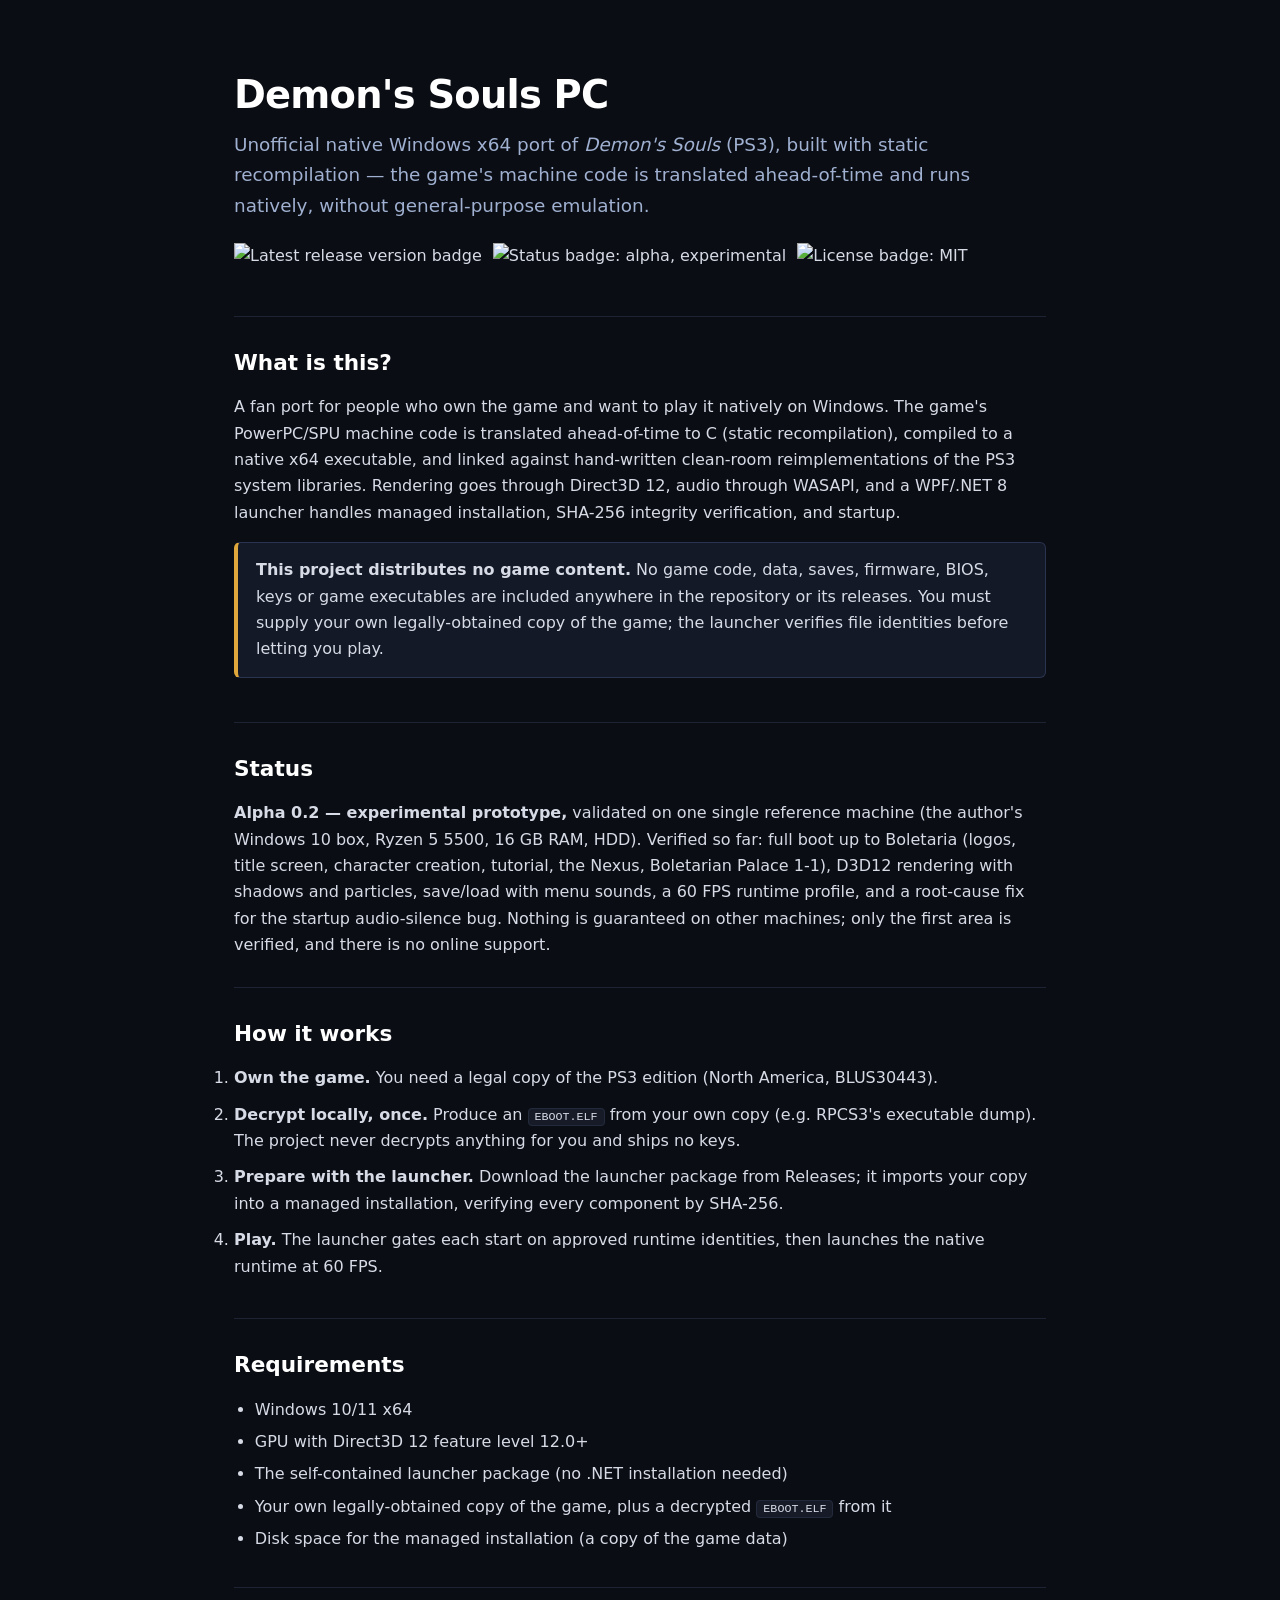
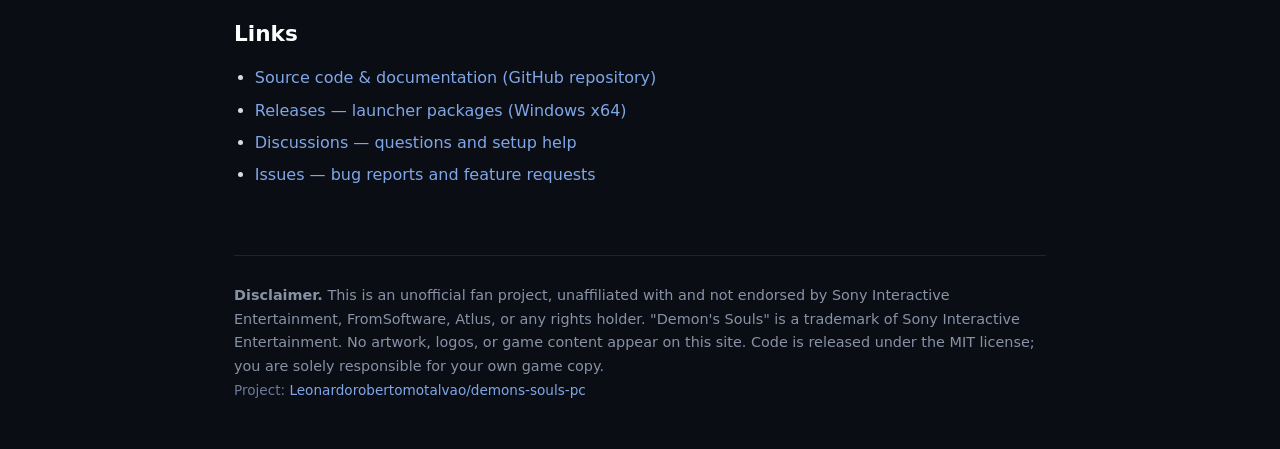
==== docs/index.html @ 5402183b "docs: improve discoverability (SEO) - English-first README + pt-BR mirror, Pages site, community fil" ====
<!DOCTYPE html>
<html lang="en">
<head>
  <meta charset="utf-8">
  <meta name="viewport" content="width=device-width, initial-scale=1">

  <!--
    ============================================================
    GOOGLE SEARCH CONSOLE — site verification
    Paste your verification meta tag below this comment, e.g.:
    <meta name="google-site-verification" content="PASTE_TOKEN_HERE" />
    (Bing Webmaster Tools / Brave: paste their tags here too.)
    ============================================================
  -->

  <title>Demon's Souls PC — native static recompilation for Windows x64</title>
  <meta name="description" content="Unofficial native Windows x64 port of Demon's Souls (PS3) via static recompilation. Direct3D 12, 60 FPS profile, .NET launcher. Bring your own legally obtained copy.">
  <link rel="canonical" href="https://leonardorobertomotalvao.github.io/demons-souls-pc/">

  <!-- Open Graph -->
  <meta property="og:type" content="website">
  <meta property="og:site_name" content="Demon's Souls PC">
  <meta property="og:title" content="Demon's Souls PC — native static recompilation for Windows x64">
  <meta property="og:description" content="Unofficial native Windows x64 port of Demon's Souls (PS3) via static recompilation. Direct3D 12, 60 FPS profile, .NET launcher. Bring your own legally obtained copy.">
  <meta property="og:url" content="https://leonardorobertomotalvao.github.io/demons-souls-pc/">
  <meta property="og:image" content="https://leonardorobertomotalvao.github.io/demons-souls-pc/social-preview.png">
  <meta property="og:image:width" content="1280">
  <meta property="og:image:height" content="640">
  <meta property="og:image:alt" content="Text banner reading Demon's Souls PC, unofficial native Windows x64 port via static recompilation">
  <meta property="og:locale" content="en_US">

  <!-- Twitter Card -->
  <meta name="twitter:card" content="summary_large_image">
  <meta name="twitter:title" content="Demon's Souls PC — native static recompilation for Windows x64">
  <meta name="twitter:description" content="Unofficial native Windows x64 port of Demon's Souls (PS3) via static recompilation. Direct3D 12, 60 FPS profile, .NET launcher. Bring your own legally obtained copy.">
  <meta name="twitter:image" content="https://leonardorobertomotalvao.github.io/demons-souls-pc/social-preview.png">
  <meta name="twitter:image:alt" content="Text banner reading Demon's Souls PC, unofficial native Windows x64 port via static recompilation">

  <script type="application/ld+json">
  {
    "@context": "https://schema.org",
    "@type": "SoftwareApplication",
    "name": "Demon's Souls PC",
    "description": "Unofficial native Windows x64 port of Demon's Souls (PS3, BLUS30443) built with static recompilation: the game's PowerPC/SPU code is translated ahead-of-time to C and linked against clean-room reimplementations of the PS3 system libraries. Direct3D 12 rendering, WASAPI audio, WPF/.NET 8 launcher. No game code or data is distributed; users supply their own legally obtained copy.",
    "url": "https://leonardorobertomotalvao.github.io/demons-souls-pc/",
    "downloadUrl": "https://github.com/Leonardorobertomotalvao/demons-souls-pc/releases/latest",
    "codeRepository": "https://github.com/Leonardorobertomotalvao/demons-souls-pc",
    "operatingSystem": "Windows 10, Windows 11 (x64)",
    "applicationCategory": "GameApplication",
    "softwareVersion": "0.2.1-alpha.1",
    "isAccessibleForFree": true,
    "license": "https://opensource.org/licenses/MIT",
    "author": {
      "@type": "Person",
      "name": "Leonardorobertomotalvao",
      "url": "https://github.com/Leonardorobertomotalvao"
    },
    "offers": { "@type": "Offer", "price": "0", "priceCurrency": "USD" }
  }
  </script>

  <style>
    :root { color-scheme: dark; }
    * { margin: 0; padding: 0; box-sizing: border-box; }
    body {
      font-family: "Segoe UI", system-ui, -apple-system, sans-serif;
      background: #0b0d14; color: #d6dbe6; line-height: 1.65;
    }
    .wrap { max-width: 860px; margin: 0 auto; padding: 0 24px; }
    header { padding: 72px 0 40px; }
    h1 { font-size: 2.4rem; line-height: 1.2; color: #fff; letter-spacing: -0.02em; }
    .tagline { font-size: 1.15rem; color: #9fb0d0; margin-top: 12px; max-width: 42em; }
    .badges { margin-top: 22px; }
    .badges img { margin-right: 6px; margin-bottom: 6px; }
    section { padding: 28px 0; border-top: 1px solid #1d2333; }
    h2 { font-size: 1.35rem; color: #fff; margin-bottom: 14px; }
    h3 { font-size: 1.05rem; color: #cdd6e4; margin: 18px 0 8px; }
    ul { padding-left: 1.3em; }
    li { margin: 6px 0; }
    a { color: #7fa7e8; text-decoration: none; }
    a:hover { text-decoration: underline; }
    code { background: #161b27; border: 1px solid #232a3b; border-radius: 4px; padding: 1px 6px; font-size: 0.9em; }
    .note { background: #141927; border: 1px solid #2a3350; border-left: 4px solid #e0a83c; border-radius: 6px; padding: 14px 18px; margin: 16px 0; }
    .steps li { margin: 10px 0; }
    footer { border-top: 1px solid #1d2333; margin-top: 32px; padding: 28px 0 48px; font-size: 0.9rem; color: #8892a6; }
    footer p { max-width: 60em; }
    .small { font-size: 0.85rem; color: #6d7a99; }
  </style>
</head>
<body>
  <div class="wrap">

    <header>
      <h1>Demon's Souls PC</h1>
      <p class="tagline">Unofficial native Windows x64 port of <em>Demon's Souls</em> (PS3), built with static recompilation — the game's machine code is translated ahead-of-time and runs natively, without general-purpose emulation.</p>
      <p class="badges">
        <img src="https://img.shields.io/github/v/release/Leonardorobertomotalvao/demons-souls-pc" alt="Latest release version badge">
        <img src="https://img.shields.io/badge/status-alpha--experimental-orange" alt="Status badge: alpha, experimental">
        <img src="https://img.shields.io/badge/license-MIT-blue" alt="License badge: MIT">
      </p>
    </header>

    <section id="about">
      <h2>What is this?</h2>
      <p>
        A fan port for people who own the game and want to play it natively on Windows.
        The game's PowerPC/SPU machine code is translated ahead-of-time to C (static recompilation),
        compiled to a native x64 executable, and linked against hand-written clean-room reimplementations
        of the PS3 system libraries. Rendering goes through Direct3D 12, audio through WASAPI, and a
        WPF/.NET 8 launcher handles managed installation, SHA-256 integrity verification, and startup.
      </p>
      <div class="note">
        <strong>This project distributes no game content.</strong> No game code, data, saves, firmware, BIOS, keys or game executables are included anywhere in the repository or its releases. You must supply your own legally-obtained copy of the game; the launcher verifies file identities before letting you play.
      </div>
    </section>

    <section id="status">
      <h2>Status</h2>
      <p>
        <strong>Alpha 0.2 — experimental prototype,</strong> validated on one single reference machine
        (the author's Windows 10 box, Ryzen 5 5500, 16 GB RAM, HDD). Verified so far: full boot up to
        Boletaria (logos, title screen, character creation, tutorial, the Nexus, Boletarian Palace 1-1),
        D3D12 rendering with shadows and particles, save/load with menu sounds, a 60 FPS runtime profile,
        and a root-cause fix for the startup audio-silence bug. Nothing is guaranteed on other machines;
        only the first area is verified, and there is no online support.
      </p>
    </section>

    <section id="how">
      <h2>How it works</h2>
      <ol class="steps">
        <li><strong>Own the game.</strong> You need a legal copy of the PS3 edition (North America, BLUS30443).</li>
        <li><strong>Decrypt locally, once.</strong> Produce an <code>EBOOT.ELF</code> from your own copy (e.g. RPCS3's executable dump). The project never decrypts anything for you and ships no keys.</li>
        <li><strong>Prepare with the launcher.</strong> Download the launcher package from Releases; it imports your copy into a managed installation, verifying every component by SHA-256.</li>
        <li><strong>Play.</strong> The launcher gates each start on approved runtime identities, then launches the native runtime at 60 FPS.</li>
      </ol>
    </section>

    <section id="requirements">
      <h2>Requirements</h2>
      <ul>
        <li>Windows 10/11 x64</li>
        <li>GPU with Direct3D 12 feature level 12.0+</li>
        <li>The self-contained launcher package (no .NET installation needed)</li>
        <li>Your own legally-obtained copy of the game, plus a decrypted <code>EBOOT.ELF</code> from it</li>
        <li>Disk space for the managed installation (a copy of the game data)</li>
      </ul>
    </section>

    <section id="links">
      <h2>Links</h2>
      <ul>
        <li><a href="https://github.com/Leonardorobertomotalvao/demons-souls-pc">Source code &amp; documentation (GitHub repository)</a></li>
        <li><a href="https://github.com/Leonardorobertomotalvao/demons-souls-pc/releases">Releases — launcher packages (Windows x64)</a></li>
        <li><a href="https://github.com/Leonardorobertomotalvao/demons-souls-pc/discussions">Discussions — questions and setup help</a></li>
        <li><a href="https://github.com/Leonardorobertomotalvao/demons-souls-pc/issues">Issues — bug reports and feature requests</a></li>
      </ul>
    </section>

    <footer>
      <p>
        <strong>Disclaimer.</strong> This is an unofficial fan project, unaffiliated with and not endorsed by
        Sony Interactive Entertainment, FromSoftware, Atlus, or any rights holder. "Demon's Souls" is a
        trademark of Sony Interactive Entertainment. No artwork, logos, or game content appear on this site.
        Code is released under the MIT license; you are solely responsible for your own game copy.
      </p>
      <p class="small">Project: <a href="https://github.com/Leonardorobertomotalvao/demons-souls-pc">Leonardorobertomotalvao/demons-souls-pc</a></p>
    </footer>

  </div>
</body>
</html>
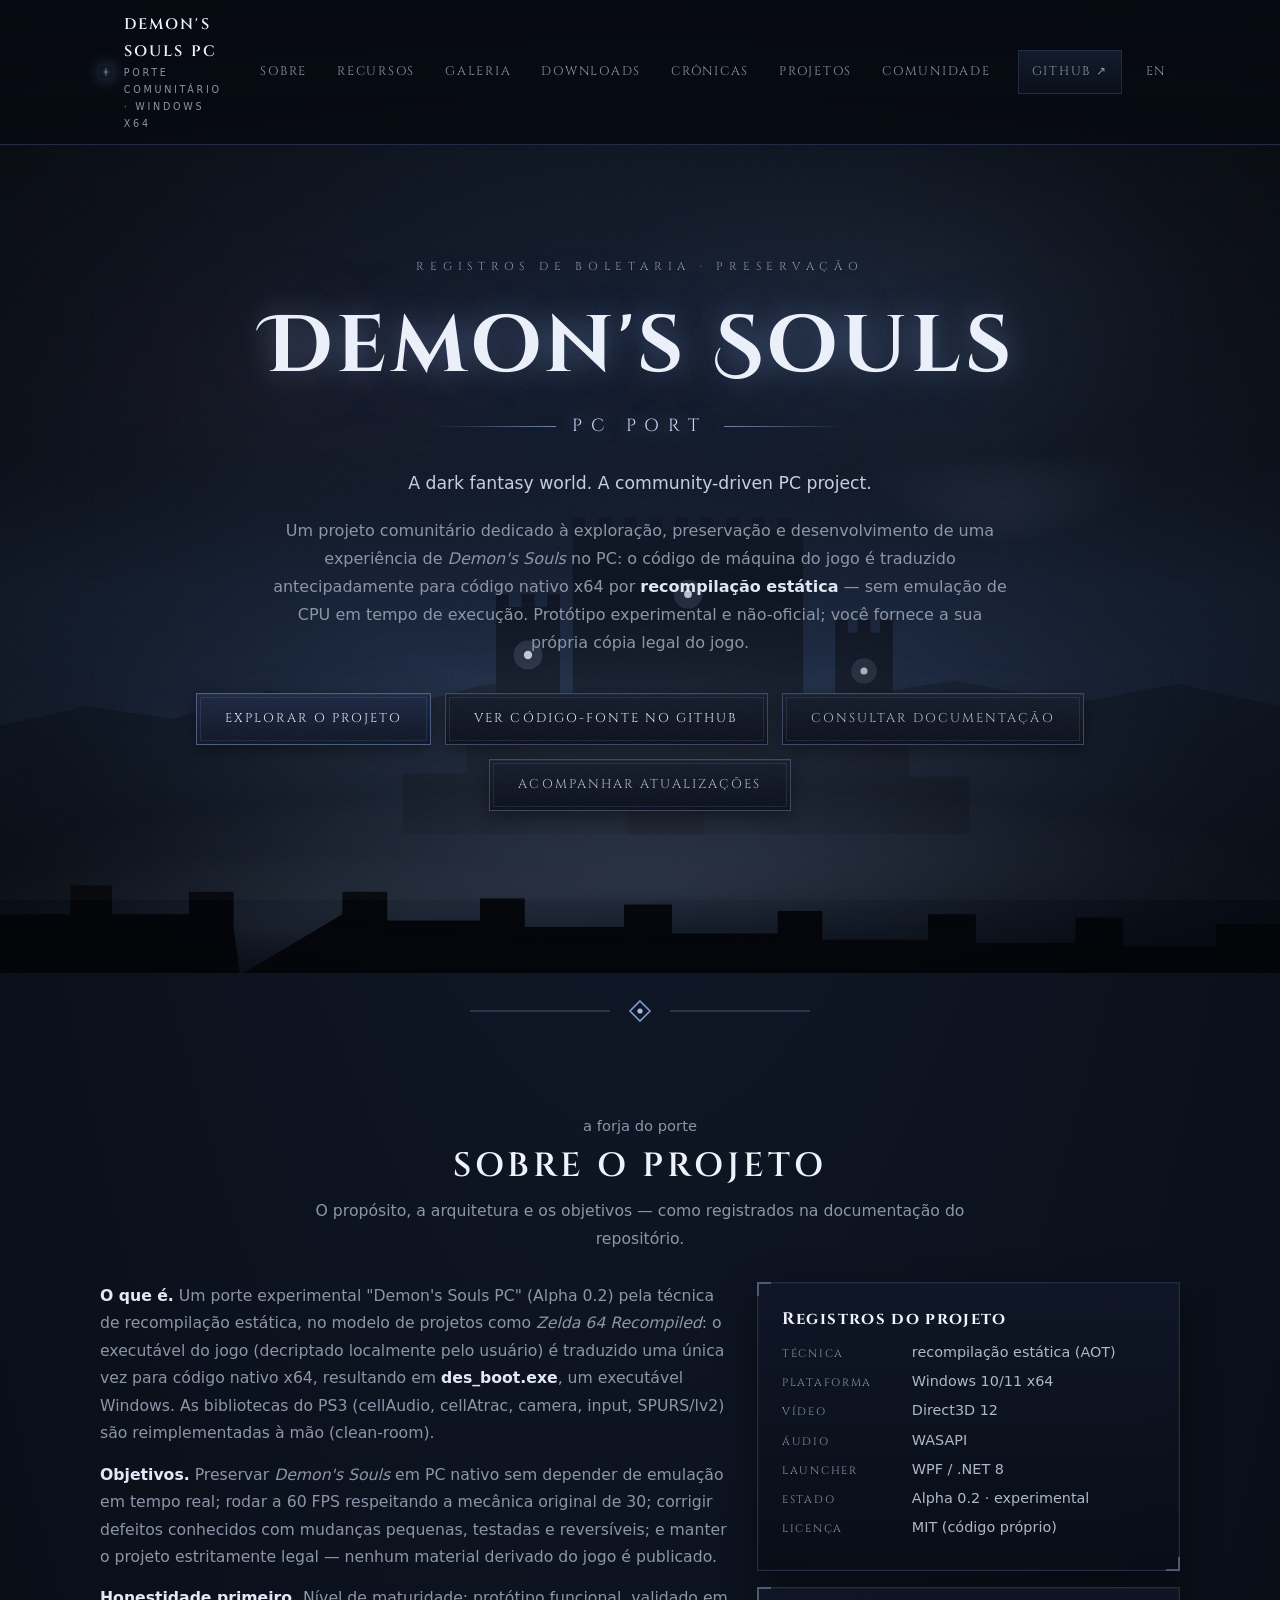
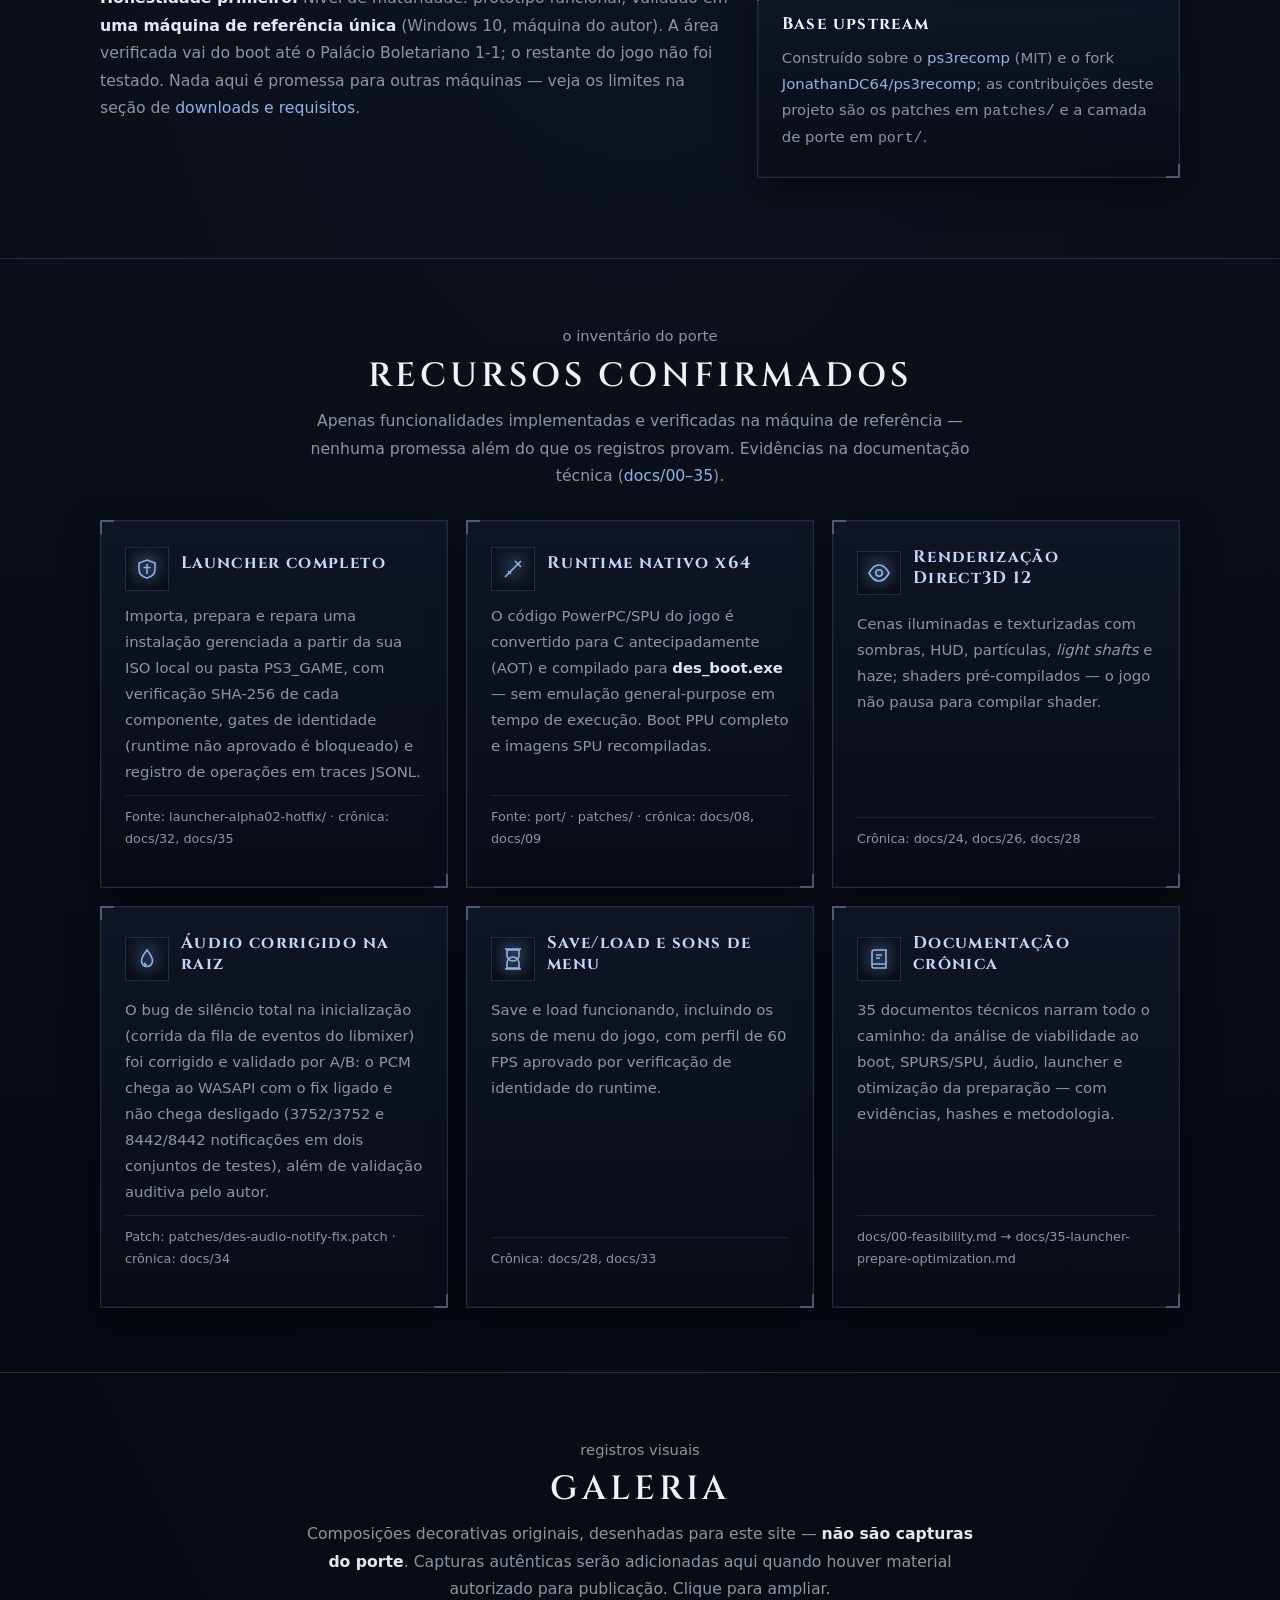
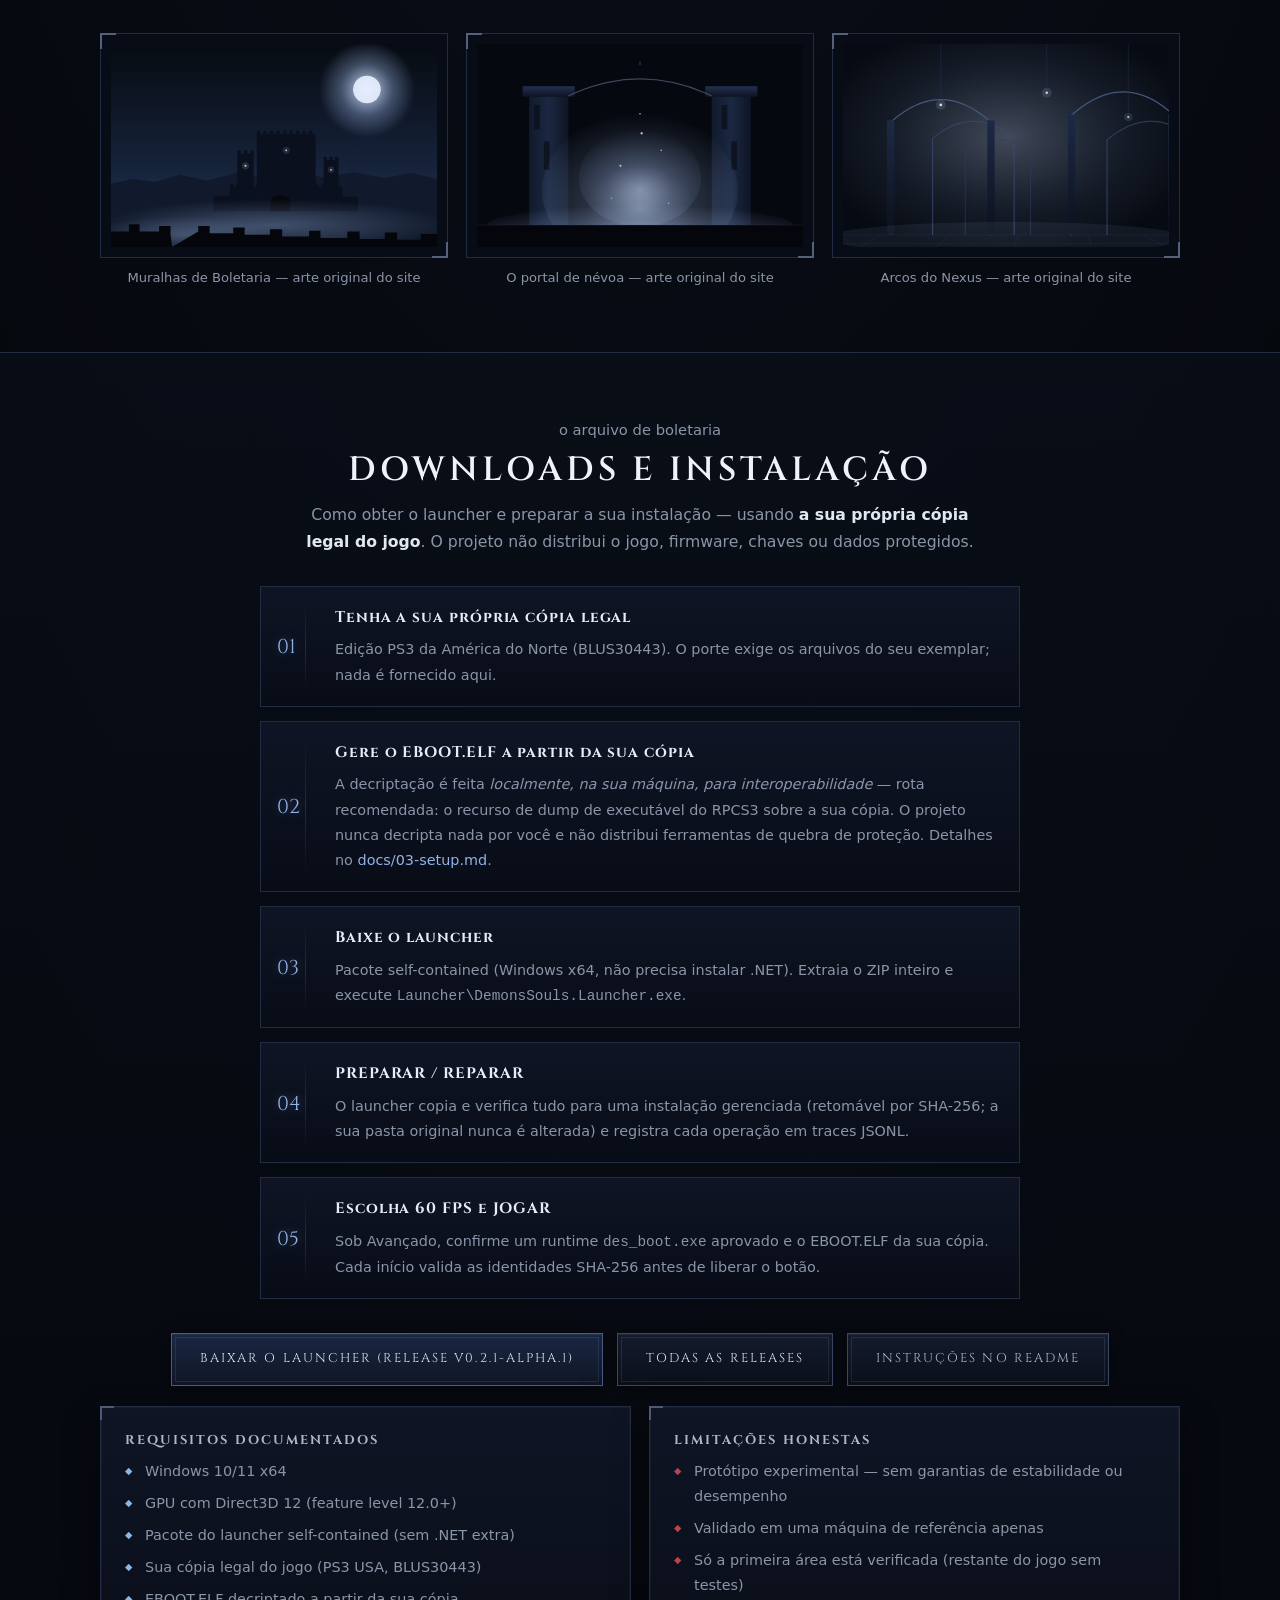
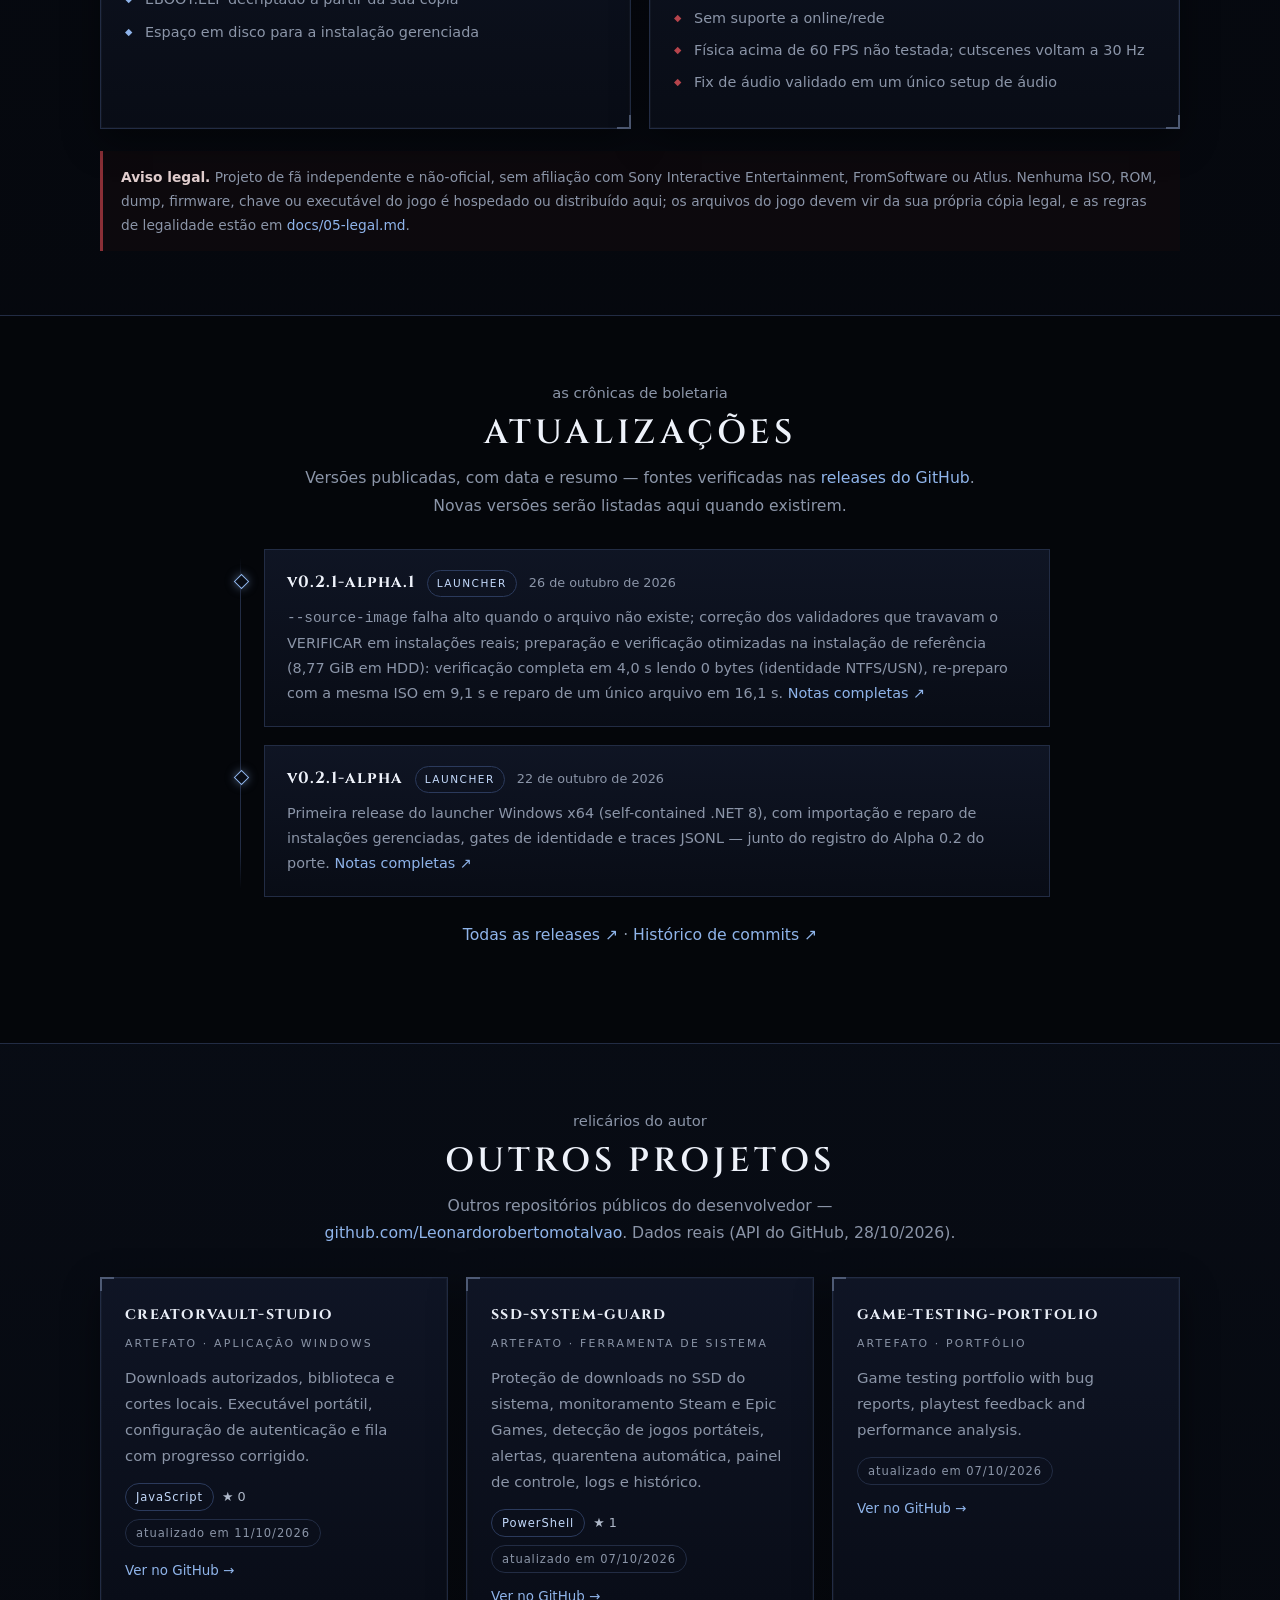
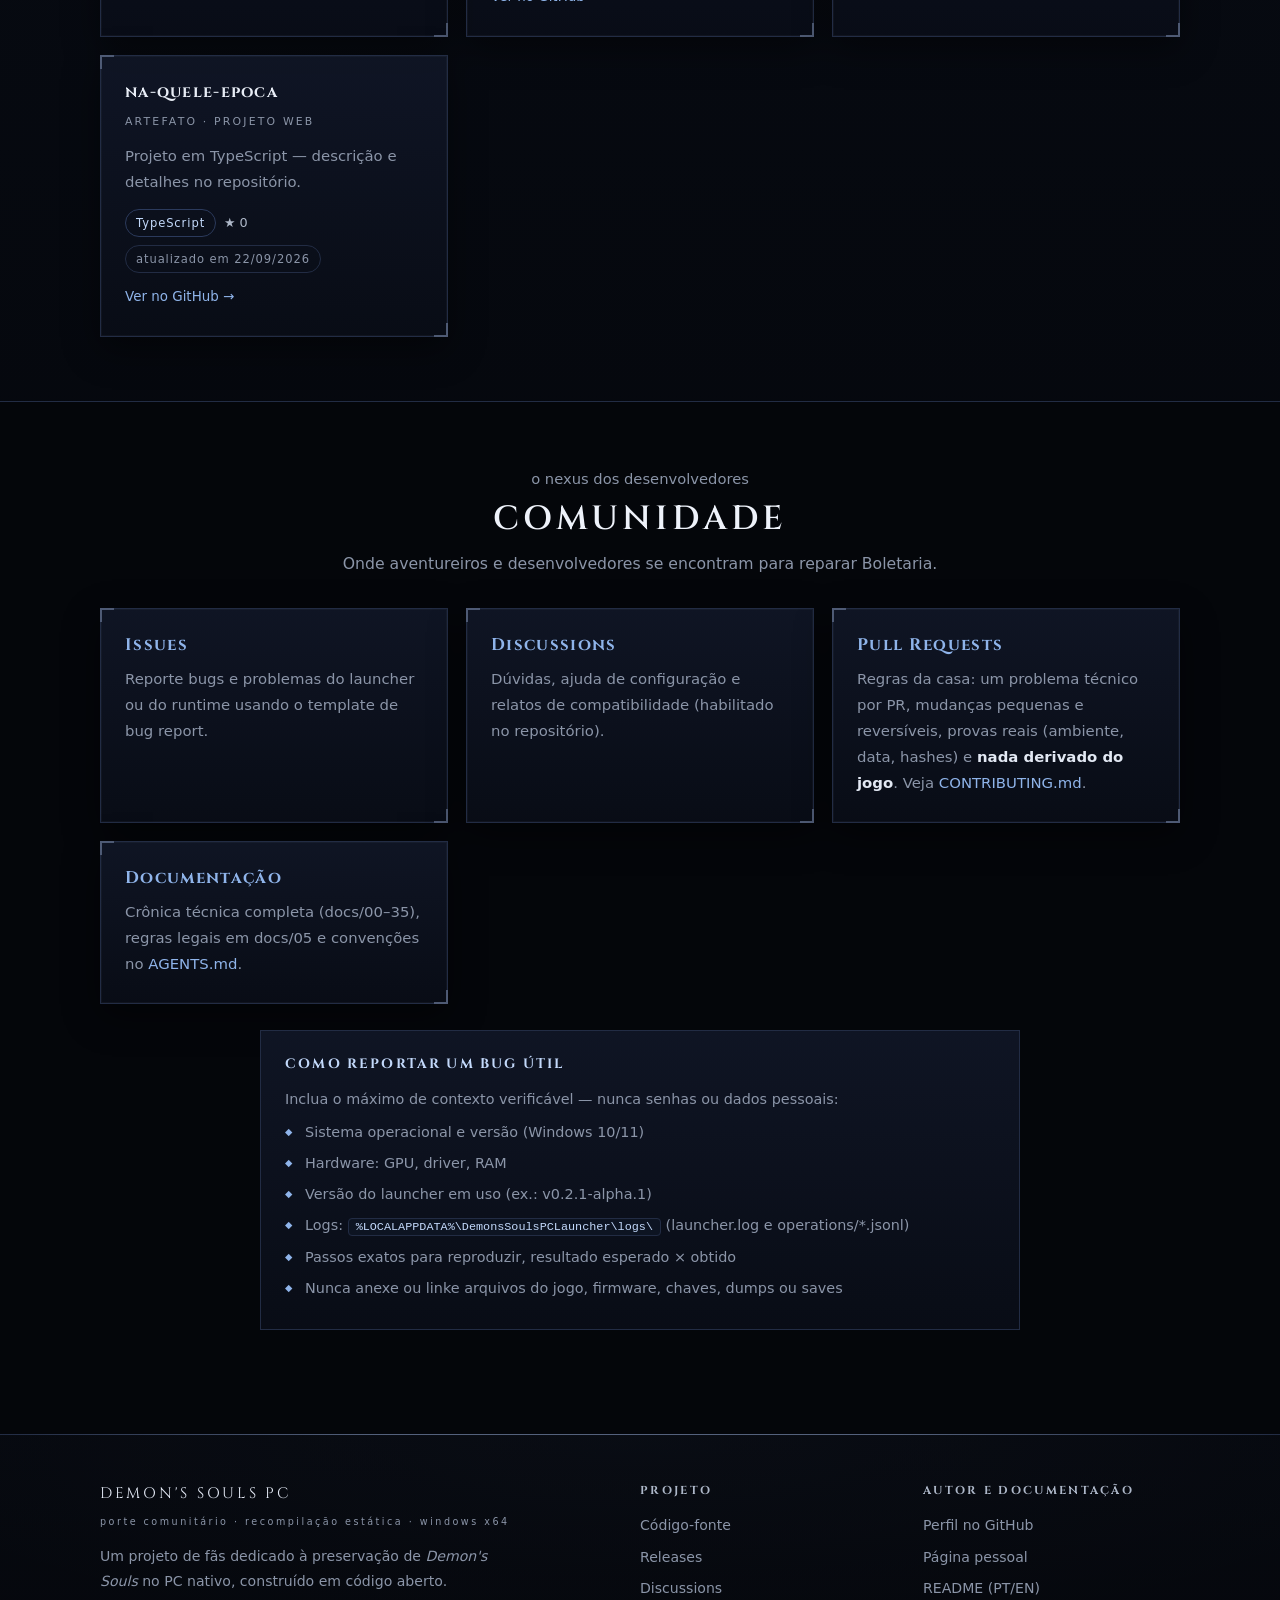
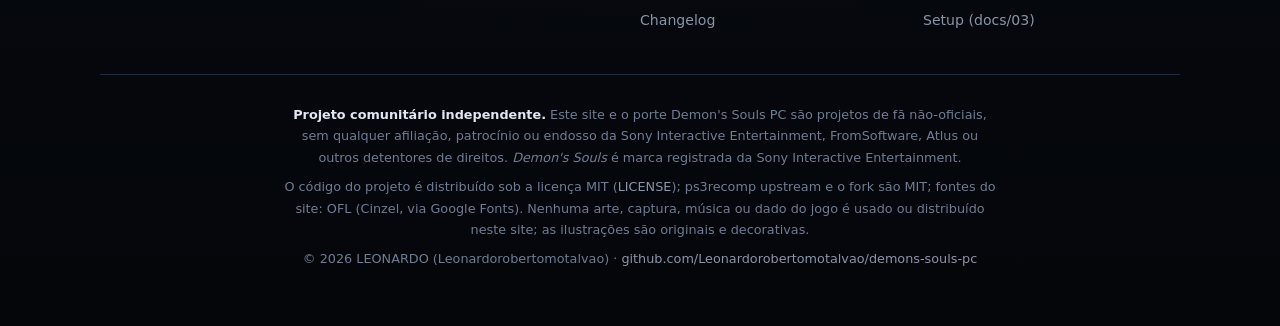
==== commit 447efae4: "site: official themed project website (PT-BR + EN) - hero/about/features/gallery/downloads/chronicle" ====
--- a/docs/index.html
+++ b/docs/index.html
@@ -1,172 +1,594 @@
 <!DOCTYPE html>
-<html lang="en">
+<html lang="pt-BR">
 <head>
   <meta charset="utf-8">
   <meta name="viewport" content="width=device-width, initial-scale=1">
+  <script>document.documentElement.classList.add("js");</script>
 
   <!--
     ============================================================
-    GOOGLE SEARCH CONSOLE — site verification
-    Paste your verification meta tag below this comment, e.g.:
-    <meta name="google-site-verification" content="PASTE_TOKEN_HERE" />
-    (Bing Webmaster Tools / Brave: paste their tags here too.)
+    GOOGLE SEARCH CONSOLE — verificação do site
+    Cole aqui a meta tag de verificação, por exemplo:
+    <meta name="google-site-verification" content="COLE_O_TOKEN_AQUI" />
+    (Bing Webmaster Tools / Brave: cole também aqui.)
     ============================================================
   -->
 
-  <title>Demon's Souls PC — native static recompilation for Windows x64</title>
-  <meta name="description" content="Unofficial native Windows x64 port of Demon's Souls (PS3) via static recompilation. Direct3D 12, 60 FPS profile, .NET launcher. Bring your own legally obtained copy.">
+  <title>Demon's Souls PC — porte nativo não-oficial para Windows x64 · recompilação estática</title>
+  <meta name="description" content="Porte não-oficial de Demon's Souls para Windows x64: recompilação estática, Direct3D 12, 60 FPS e launcher com verificação de integridade. Use a sua cópia legal.">
+  <meta name="author" content="LEONARDO (Leonardorobertomotalvao)">
+  <meta name="theme-color" content="#07090f">
   <link rel="canonical" href="https://leonardorobertomotalvao.github.io/demons-souls-pc/">
+  <link rel="alternate" hreflang="pt-BR" href="https://leonardorobertomotalvao.github.io/demons-souls-pc/">
+  <link rel="alternate" hreflang="en" href="https://leonardorobertomotalvao.github.io/demons-souls-pc/en.html">
+  <link rel="alternate" hreflang="x-default" href="https://leonardorobertomotalvao.github.io/demons-souls-pc/en.html">
+  <link rel="icon" type="image/svg+xml" href="assets/favicon.svg">
 
   <!-- Open Graph -->
   <meta property="og:type" content="website">
   <meta property="og:site_name" content="Demon's Souls PC">
-  <meta property="og:title" content="Demon's Souls PC — native static recompilation for Windows x64">
-  <meta property="og:description" content="Unofficial native Windows x64 port of Demon's Souls (PS3) via static recompilation. Direct3D 12, 60 FPS profile, .NET launcher. Bring your own legally obtained copy.">
+  <meta property="og:title" content="Demon's Souls PC — porte nativo não-oficial para Windows x64">
+  <meta property="og:description" content="Projeto comunitário de preservação: recompilação estática do jogo para código nativo x64, renderização Direct3D 12 e launcher com verificação de integridade. Sem código ou dados do jogo.">
   <meta property="og:url" content="https://leonardorobertomotalvao.github.io/demons-souls-pc/">
   <meta property="og:image" content="https://leonardorobertomotalvao.github.io/demons-souls-pc/social-preview.png">
   <meta property="og:image:width" content="1280">
   <meta property="og:image:height" content="640">
-  <meta property="og:image:alt" content="Text banner reading Demon's Souls PC, unofficial native Windows x64 port via static recompilation">
-  <meta property="og:locale" content="en_US">
-
-  <!-- Twitter Card -->
+  <meta property="og:image:alt" content="Banner do projeto Demon's Souls PC: muralhas de Boletaria em silhueta sob névoa azul, com o título DEMON'S SOULS PC PORT">
+  <meta property="og:locale" content="pt_BR">
+  <meta property="og:locale:alternate" content="en_US">
+
+  <!-- Twitter / X -->
   <meta name="twitter:card" content="summary_large_image">
-  <meta name="twitter:title" content="Demon's Souls PC — native static recompilation for Windows x64">
-  <meta name="twitter:description" content="Unofficial native Windows x64 port of Demon's Souls (PS3) via static recompilation. Direct3D 12, 60 FPS profile, .NET launcher. Bring your own legally obtained copy.">
+  <meta name="twitter:title" content="Demon's Souls PC — porte nativo não-oficial para Windows x64">
+  <meta name="twitter:description" content="Recompilação estática nativa, Direct3D 12 e launcher com verificação de integridade. Projeto comunitário, sem código ou dados do jogo.">
   <meta name="twitter:image" content="https://leonardorobertomotalvao.github.io/demons-souls-pc/social-preview.png">
-  <meta name="twitter:image:alt" content="Text banner reading Demon's Souls PC, unofficial native Windows x64 port via static recompilation">
+  <meta name="twitter:image:alt" content="Banner do projeto Demon's Souls PC: muralhas de Boletaria em silhueta sob névoa azul">
 
   <script type="application/ld+json">
   {
     "@context": "https://schema.org",
-    "@type": "SoftwareApplication",
-    "name": "Demon's Souls PC",
-    "description": "Unofficial native Windows x64 port of Demon's Souls (PS3, BLUS30443) built with static recompilation: the game's PowerPC/SPU code is translated ahead-of-time to C and linked against clean-room reimplementations of the PS3 system libraries. Direct3D 12 rendering, WASAPI audio, WPF/.NET 8 launcher. No game code or data is distributed; users supply their own legally obtained copy.",
-    "url": "https://leonardorobertomotalvao.github.io/demons-souls-pc/",
-    "downloadUrl": "https://github.com/Leonardorobertomotalvao/demons-souls-pc/releases/latest",
-    "codeRepository": "https://github.com/Leonardorobertomotalvao/demons-souls-pc",
-    "operatingSystem": "Windows 10, Windows 11 (x64)",
-    "applicationCategory": "GameApplication",
-    "softwareVersion": "0.2.1-alpha.1",
-    "isAccessibleForFree": true,
-    "license": "https://opensource.org/licenses/MIT",
-    "author": {
-      "@type": "Person",
-      "name": "Leonardorobertomotalvao",
-      "url": "https://github.com/Leonardorobertomotalvao"
-    },
-    "offers": { "@type": "Offer", "price": "0", "priceCurrency": "USD" }
+    "@graph": [
+      {
+        "@type": "WebSite",
+        "@id": "https://leonardorobertomotalvao.github.io/demons-souls-pc/#site",
+        "url": "https://leonardorobertomotalvao.github.io/demons-souls-pc/",
+        "name": "Demon's Souls PC — site do projeto",
+        "inLanguage": "pt-BR",
+        "publisher": { "@id": "#leonardo" },
+        "description": "Site oficial do porte não-oficial Demon's Souls PC para Windows x64."
+      },
+      {
+        "@type": "Person",
+        "@id": "#leonardo",
+        "name": "LEONARDO",
+        "alternateName": "Leonardorobertomotalvao",
+        "url": "https://github.com/Leonardorobertomotalvao"
+      },
+      {
+        "@type": "SoftwareSourceCode",
+        "@id": "https://github.com/Leonardorobertomotalvao/demons-souls-pc#code",
+        "name": "Demon's Souls PC",
+        "alternateName": "demons-souls-pc",
+        "description": "Porte experimental não-oficial de Demon's Souls (PS3, BLUS30443) para Windows x64 via recompilação estática: o código PowerPC/SPU do jogo é traduzido antecipadamente para C e ligado a reimplementações clean-room das bibliotecas do PS3. Direct3D 12 para vídeo, WASAPI para áudio e launcher WPF/.NET 8 com verificação de integridade SHA-256. Não distribui código, dados, firmware ou chaves do jogo.",
+        "codeRepository": "https://github.com/Leonardorobertomotalvao/demons-souls-pc",
+        "url": "https://leonardorobertomotalvao.github.io/demons-souls-pc/",
+        "downloadUrl": "https://github.com/Leonardorobertomotalvao/demons-souls-pc/releases/latest",
+        "codeVersion": "0.2.1-alpha.1",
+        "programmingLanguage": ["C", "C++", "C#"],
+        "runtimePlatform": "Windows 10/11 x64",
+        "license": "https://opensource.org/licenses/MIT",
+        "isAccessibleForFree": true,
+        "author": { "@id": "#leonardo" },
+        "keywords": "Demon's Souls, PC port, static recompilation, recompilação estática, PS3, PlayStation 3, Windows x64, launcher, fan port, game preservation"
+      }
+    ]
   }
   </script>
 
-  <style>
-    :root { color-scheme: dark; }
-    * { margin: 0; padding: 0; box-sizing: border-box; }
-    body {
-      font-family: "Segoe UI", system-ui, -apple-system, sans-serif;
-      background: #0b0d14; color: #d6dbe6; line-height: 1.65;
-    }
-    .wrap { max-width: 860px; margin: 0 auto; padding: 0 24px; }
-    header { padding: 72px 0 40px; }
-    h1 { font-size: 2.4rem; line-height: 1.2; color: #fff; letter-spacing: -0.02em; }
-    .tagline { font-size: 1.15rem; color: #9fb0d0; margin-top: 12px; max-width: 42em; }
-    .badges { margin-top: 22px; }
-    .badges img { margin-right: 6px; margin-bottom: 6px; }
-    section { padding: 28px 0; border-top: 1px solid #1d2333; }
-    h2 { font-size: 1.35rem; color: #fff; margin-bottom: 14px; }
-    h3 { font-size: 1.05rem; color: #cdd6e4; margin: 18px 0 8px; }
-    ul { padding-left: 1.3em; }
-    li { margin: 6px 0; }
-    a { color: #7fa7e8; text-decoration: none; }
-    a:hover { text-decoration: underline; }
-    code { background: #161b27; border: 1px solid #232a3b; border-radius: 4px; padding: 1px 6px; font-size: 0.9em; }
-    .note { background: #141927; border: 1px solid #2a3350; border-left: 4px solid #e0a83c; border-radius: 6px; padding: 14px 18px; margin: 16px 0; }
-    .steps li { margin: 10px 0; }
-    footer { border-top: 1px solid #1d2333; margin-top: 32px; padding: 28px 0 48px; font-size: 0.9rem; color: #8892a6; }
-    footer p { max-width: 60em; }
-    .small { font-size: 0.85rem; color: #6d7a99; }
-  </style>
+  <link rel="preconnect" href="https://fonts.googleapis.com">
+  <link rel="preconnect" href="https://fonts.gstatic.com" crossorigin>
+  <link href="https://fonts.googleapis.com/css2?family=Cinzel:wght@500;600;700&family=Cinzel+Decorative:wght@700&display=swap" rel="stylesheet">
+  <link rel="stylesheet" href="assets/style.css">
 </head>
 <body>
-  <div class="wrap">
-
-    <header>
-      <h1>Demon's Souls PC</h1>
-      <p class="tagline">Unofficial native Windows x64 port of <em>Demon's Souls</em> (PS3), built with static recompilation — the game's machine code is translated ahead-of-time and runs natively, without general-purpose emulation.</p>
-      <p class="badges">
-        <img src="https://img.shields.io/github/v/release/Leonardorobertomotalvao/demons-souls-pc" alt="Latest release version badge">
-        <img src="https://img.shields.io/badge/status-alpha--experimental-orange" alt="Status badge: alpha, experimental">
-        <img src="https://img.shields.io/badge/license-MIT-blue" alt="License badge: MIT">
-      </p>
-    </header>
-
-    <section id="about">
-      <h2>What is this?</h2>
-      <p>
-        A fan port for people who own the game and want to play it natively on Windows.
-        The game's PowerPC/SPU machine code is translated ahead-of-time to C (static recompilation),
-        compiled to a native x64 executable, and linked against hand-written clean-room reimplementations
-        of the PS3 system libraries. Rendering goes through Direct3D 12, audio through WASAPI, and a
-        WPF/.NET 8 launcher handles managed installation, SHA-256 integrity verification, and startup.
-      </p>
-      <div class="note">
-        <strong>This project distributes no game content.</strong> No game code, data, saves, firmware, BIOS, keys or game executables are included anywhere in the repository or its releases. You must supply your own legally-obtained copy of the game; the launcher verifies file identities before letting you play.
+  <a class="skip-link" href="#conteudo">Pular para o conteúdo</a>
+
+  <header class="site-header">
+    <div class="wrap header-bar">
+      <a class="brand" href="./">
+        <svg width="30" height="30" viewBox="0 0 64 64" aria-hidden="true">
+          <rect width="64" height="64" rx="12" fill="#0b0f1a" stroke="#3a4763"/>
+          <circle cx="32" cy="32" r="22" fill="none" stroke="#54617c" stroke-width="2"/>
+          <path d="M32 14 L44 32 L32 50 L20 32 Z" fill="none" stroke="#8fb4ea" stroke-width="2.4"/>
+          <path d="M32 22 L38 32 L32 42 L26 32 Z" fill="#8fb4ea" opacity=".85"/>
+        </svg>
+        <span>Demon's Souls PC<small>porte comunitário · windows x64</small></span>
+      </a>
+      <button class="menu-btn" aria-expanded="false" aria-controls="nav-principal" aria-label="Abrir menu de navegação">
+        <span class="bars" aria-hidden="true"></span>
+      </button>
+      <nav class="site-nav" id="nav-principal" aria-label="Navegação principal">
+        <a href="#sobre">Sobre</a>
+        <a href="#recursos">Recursos</a>
+        <a href="#galeria">Galeria</a>
+        <a href="#downloads">Downloads</a>
+        <a href="#cronica">Crônicas</a>
+        <a href="#projetos">Projetos</a>
+        <a href="#comunidade">Comunidade</a>
+        <a class="nav-gh" href="https://github.com/Leonardorobertomotalvao/demons-souls-pc">GitHub ↗</a>
+        <a class="lang-switch" href="en.html" hreflang="en" lang="en">EN</a>
+      </nav>
+    </div>
+  </header>
+
+  <main id="conteudo">
+
+    <!-- ============ HERO ============ -->
+    <section class="hero" aria-label="Abertura">
+      <div class="hero-sky" aria-hidden="true"></div>
+      <img class="hero-skyline" src="assets/gallery-boletaria.svg" alt="" aria-hidden="true" width="800" height="500">
+      <div class="hero-fog f1" aria-hidden="true"></div>
+      <div class="hero-fog f2" aria-hidden="true"></div>
+      <div class="hero-vignette" aria-hidden="true"></div>
+      <div class="hero-embers" aria-hidden="true">
+        <span class="ember" style="--x:8%;--d:19s;--delay:0s"></span>
+        <span class="ember" style="--x:19%;--d:24s;--delay:5s"></span>
+        <span class="ember" style="--x:31%;--d:21s;--delay:10s"></span>
+        <span class="ember" style="--x:44%;--d:27s;--delay:2s"></span>
+        <span class="ember" style="--x:57%;--d:22s;--delay:13s"></span>
+        <span class="ember" style="--x:68%;--d:29s;--delay:7s"></span>
+        <span class="ember" style="--x:81%;--d:23s;--delay:16s"></span>
+        <span class="ember" style="--x:92%;--d:18s;--delay:11s"></span>
+      </div>
+
+      <div class="wrap hero-inner">
+        <p class="hero-eyebrow">registros de boletaria · preservação</p>
+        <h1>Demon's Souls</h1>
+        <p class="port-mark" aria-hidden="true">PC Port</p>
+        <p class="hero-sub">A dark fantasy world. A community-driven PC project.</p>
+        <p class="hero-lede">
+          Um projeto comunitário dedicado à exploração, preservação e desenvolvimento de uma
+          experiência de <em>Demon's Souls</em> no PC: o código de máquina do jogo é traduzido
+          antecipadamente para código nativo x64 por <strong>recompilação estática</strong> —
+          sem emulação de CPU em tempo de execução. Protótipo experimental e não-oficial;
+          você fornece a sua própria cópia legal do jogo.
+        </p>
+        <div class="hero-cta">
+          <a class="btn primary" href="#sobre">Explorar o projeto</a>
+          <a class="btn" href="https://github.com/Leonardorobertomotalvao/demons-souls-pc">Ver código-fonte no GitHub</a>
+          <a class="btn ghost" href="https://github.com/Leonardorobertomotalvao/demons-souls-pc/blob/main/docs/03-setup.md">Consultar documentação</a>
+          <a class="btn ghost" href="#cronica">Acompanhar atualizações</a>
+        </div>
       </div>
     </section>
 
-    <section id="status">
-      <h2>Status</h2>
-      <p>
-        <strong>Alpha 0.2 — experimental prototype,</strong> validated on one single reference machine
-        (the author's Windows 10 box, Ryzen 5 5500, 16 GB RAM, HDD). Verified so far: full boot up to
-        Boletaria (logos, title screen, character creation, tutorial, the Nexus, Boletarian Palace 1-1),
-        D3D12 rendering with shadows and particles, save/load with menu sounds, a 60 FPS runtime profile,
-        and a root-cause fix for the startup audio-silence bug. Nothing is guaranteed on other machines;
-        only the first area is verified, and there is no online support.
-      </p>
+    <div class="wrap"><svg class="rune-divider" viewBox="0 0 340 24" aria-hidden="true"><path d="M0 12 H140" stroke="#54617c" stroke-width="1"/><path d="M200 12 H340" stroke="#54617c" stroke-width="1"/><path d="M170 2 L180 12 L170 22 L160 12 Z" fill="none" stroke="#8fb4ea" stroke-width="1.6"/><circle cx="170" cy="12" r="2.6" fill="#c3d9fb"/></svg></div>
+
+    <!-- ============ SOBRE ============ -->
+    <section id="sobre" class="reveal">
+      <div class="wrap">
+        <p class="section-kicker">a forja do porte</p>
+        <h2 class="section-title">Sobre o projeto</h2>
+        <p class="section-sub">O propósito, a arquitetura e os objetivos — como registrados na documentação do repositório.</p>
+
+        <div class="about-grid">
+          <div class="about-copy">
+            <p><strong>O que é.</strong> Um porte experimental "Demon's Souls PC" (Alpha 0.2) pela técnica de
+            recompilação estática, no modelo de projetos como <em>Zelda 64 Recompiled</em>: o executável do jogo
+            (decriptado localmente pelo usuário) é traduzido uma única vez para código nativo x64, resultando em
+            <strong>des_boot.exe</strong>, um executável Windows. As bibliotecas do PS3 (cellAudio, cellAtrac,
+            camera, input, SPURS/lv2) são reimplementadas à mão (clean-room).</p>
+            <p><strong>Objetivos.</strong> Preservar <em>Demon's Souls</em> em PC nativo sem depender de emulação
+            em tempo real; rodar a 60 FPS respeitando a mecânica original de 30; corrigir defeitos conhecidos com
+            mudanças pequenas, testadas e reversíveis; e manter o projeto estritamente legal — nenhum material
+            derivado do jogo é publicado.</p>
+            <p><strong>Honestidade primeiro.</strong> Nível de maturidade: protótipo funcional, validado em
+            <strong>uma máquina de referência única</strong> (Windows 10, máquina do autor). A área verificada vai
+            do boot até o Palácio Boletariano 1-1; o restante do jogo não foi testado. Nada aqui é promessa para
+            outras máquinas — veja os limites na seção de <a href="#downloads">downloads e requisitos</a>.</p>
+          </div>
+
+          <aside class="about-side" aria-label="Registros do projeto">
+            <div class="panel">
+              <h3>Registros do projeto</h3>
+              <dl>
+                <div class="mini-stat"><dt>Técnica</dt><dd>recompilação estática (AOT)</dd></div>
+                <div class="mini-stat"><dt>Plataforma</dt><dd>Windows 10/11 x64</dd></div>
+                <div class="mini-stat"><dt>Vídeo</dt><dd>Direct3D 12</dd></div>
+                <div class="mini-stat"><dt>Áudio</dt><dd>WASAPI</dd></div>
+                <div class="mini-stat"><dt>Launcher</dt><dd>WPF / .NET 8</dd></div>
+                <div class="mini-stat"><dt>Estado</dt><dd>Alpha 0.2 · experimental</dd></div>
+                <div class="mini-stat"><dt>Licença</dt><dd>MIT (código próprio)</dd></div>
+              </dl>
+            </div>
+            <div class="panel">
+              <h3>Base upstream</h3>
+              <p>Construído sobre o <a href="https://github.com/sp00nznet/ps3recomp">ps3recomp</a> (MIT) e o fork
+              <a href="https://github.com/JonathanDC64/ps3recomp">JonathanDC64/ps3recomp</a>; as contribuições deste
+              projeto são os patches em <code>patches/</code> e a camada de porte em <code>port/</code>.</p>
+            </div>
+          </aside>
+        </div>
+      </div>
     </section>
 
-    <section id="how">
-      <h2>How it works</h2>
-      <ol class="steps">
-        <li><strong>Own the game.</strong> You need a legal copy of the PS3 edition (North America, BLUS30443).</li>
-        <li><strong>Decrypt locally, once.</strong> Produce an <code>EBOOT.ELF</code> from your own copy (e.g. RPCS3's executable dump). The project never decrypts anything for you and ships no keys.</li>
-        <li><strong>Prepare with the launcher.</strong> Download the launcher package from Releases; it imports your copy into a managed installation, verifying every component by SHA-256.</li>
-        <li><strong>Play.</strong> The launcher gates each start on approved runtime identities, then launches the native runtime at 60 FPS.</li>
-      </ol>
+    <div class="alt-band">
+      <!-- ============ RECURSOS ============ -->
+      <section id="recursos" class="reveal">
+        <div class="wrap">
+          <p class="section-kicker">o inventário do porte</p>
+          <h2 class="section-title">Recursos confirmados</h2>
+          <p class="section-sub">Apenas funcionalidades implementadas e verificadas na máquina de referência —
+          nenhuma promessa além do que os registros provam. Evidências na documentação técnica (<a href="https://github.com/Leonardorobertomotalvao/demons-souls-pc/tree/main/docs">docs/00–35</a>).</p>
+
+          <div class="features-grid">
+            <article class="panel feature">
+              <div class="icon-row">
+                <span class="icon" aria-hidden="true"><svg width="24" height="24" viewBox="0 0 24 24" fill="none" stroke="#8fb4ea" stroke-width="1.6"><path d="M12 3 L20 6 V12 C20 17 16.5 20 12 21 C7.5 20 4 17 4 12 V6 Z"/><path d="M12 7 V17 M8.5 10.5 H15.5"/></svg></span>
+                <h3>Launcher completo</h3>
+              </div>
+              <p>Importa, prepara e repara uma instalação gerenciada a partir da sua ISO local ou pasta PS3_GAME,
+              com verificação SHA-256 de cada componente, gates de identidade (runtime não aprovado é bloqueado) e
+              registro de operações em traces JSONL.</p>
+              <p class="evidence">Fonte: launcher-alpha02-hotfix/ · crônica: docs/32, docs/35</p>
+            </article>
+
+            <article class="panel feature">
+              <div class="icon-row">
+                <span class="icon" aria-hidden="true"><svg width="24" height="24" viewBox="0 0 24 24" fill="none" stroke="#8fb4ea" stroke-width="1.6"><path d="M5 19 L15.5 8.5 M15.5 8.5 L18 6 M14 4 L20 10 M18 6 L20 4 M5 19 L4 20 M7 14 L10 17"/></svg></span>
+                <h3>Runtime nativo x64</h3>
+              </div>
+              <p>O código PowerPC/SPU do jogo é convertido para C antecipadamente (AOT) e compilado para
+              <strong>des_boot.exe</strong> — sem emulação general-purpose em tempo de execução. Boot PPU completo
+              e imagens SPU recompiladas.</p>
+              <p class="evidence">Fonte: port/ · patches/ · crônica: docs/08, docs/09</p>
+            </article>
+
+            <article class="panel feature">
+              <div class="icon-row">
+                <span class="icon" aria-hidden="true"><svg width="24" height="24" viewBox="0 0 24 24" fill="none" stroke="#8fb4ea" stroke-width="1.6"><path d="M2 12 C5 6.5 9 4 12 4 C15 4 19 6.5 22 12 C19 17.5 15 20 12 20 C9 20 5 17.5 2 12 Z"/><circle cx="12" cy="12" r="3.2"/></svg></span>
+              <h3>Renderização Direct3D 12</h3>
+              </div>
+              <p>Cenas iluminadas e texturizadas com sombras, HUD, partículas, <em>light shafts</em> e haze; shaders
+              pré-compilados — o jogo não pausa para compilar shader.</p>
+              <p class="evidence">Crônica: docs/24, docs/26, docs/28</p>
+            </article>
+
+            <article class="panel feature">
+              <div class="icon-row">
+                <span class="icon" aria-hidden="true"><svg width="24" height="24" viewBox="0 0 24 24" fill="none" stroke="#8fb4ea" stroke-width="1.6"><path d="M12 3 C8 8 6.5 10.5 6.5 14 A5.5 5.5 0 0 0 17.5 14 C17.5 10.5 16 8 12 3 Z"/><path d="M9.5 15.5 A2.6 2.6 0 0 0 12 18"/></svg></span>
+                <h3>Áudio corrigido na raiz</h3>
+              </div>
+              <p>O bug de silêncio total na inicialização (corrida da fila de eventos do libmixer) foi corrigido e
+              validado por A/B: o PCM chega ao WASAPI com o fix ligado e não chega desligado (3752/3752 e 8442/8442
+              notificações em dois conjuntos de testes), além de validação auditiva pelo autor.</p>
+              <p class="evidence">Patch: patches/des-audio-notify-fix.patch · crônica: docs/34</p>
+            </article>
+
+            <article class="panel feature">
+              <div class="icon-row">
+                <span class="icon" aria-hidden="true"><svg width="24" height="24" viewBox="0 0 24 24" fill="none" stroke="#8fb4ea" stroke-width="1.6"><path d="M6 3 H18 V8 A6 6 0 0 1 12 14 A6 6 0 0 1 6 8 Z M6 21 H18 V16 A6 6 0 0 0 12 10 A6 6 0 0 0 6 16 Z M4 2 H20 M4 22 H20"/></svg></span>
+                <h3>Save/load e sons de menu</h3>
+              </div>
+              <p>Save e load funcionando, incluindo os sons de menu do jogo, com perfil de 60 FPS aprovado por
+              verificação de identidade do runtime.</p>
+              <p class="evidence">Crônica: docs/28, docs/33</p>
+            </article>
+
+            <article class="panel feature">
+              <div class="icon-row">
+                <span class="icon" aria-hidden="true"><svg width="24" height="24" viewBox="0 0 24 24" fill="none" stroke="#8fb4ea" stroke-width="1.6"><path d="M7 3 H19 V21 H7 A2 2 0 0 1 5 19 V5 A2 2 0 0 1 7 3 Z M19 17 H5 M9 8 H15 M9 11 H13"/></svg></span>
+                <h3>Documentação crônica</h3>
+              </div>
+              <p>35 documentos técnicos narram todo o caminho: da análise de viabilidade ao boot, SPURS/SPU, áudio,
+              launcher e otimização da preparação — com evidências, hashes e metodologia.</p>
+              <p class="evidence">docs/00-feasibility.md → docs/35-launcher-prepare-optimization.md</p>
+            </article>
+          </div>
+        </div>
+      </section>
+    </div>
+
+    <!-- ============ GALERIA ============ -->
+    <section id="galeria" class="reveal">
+      <div class="wrap">
+        <p class="section-kicker">registros visuais</p>
+        <h2 class="section-title">Galeria</h2>
+        <p class="section-sub">Composições decorativas originais, desenhadas para este site — <strong>não são
+        capturas do porte</strong>. Capturas autênticas serão adicionadas aqui quando houver material autorizado
+        para publicação. Clique para ampliar.</p>
+
+        <div class="gallery-grid">
+          <figure class="reveal in">
+            <button class="g-item" data-lightbox>
+              <img src="assets/gallery-boletaria.svg" alt="Ilustração decorativa de muralhas de castelo em silhueta ao entardecer, sob névoa azul" width="800" height="500" loading="lazy" data-cap="Muralhas de Boletaria — ilustração decorativa original do site (não é captura do porte)">
+            </button>
+            <figcaption class="g-cap">Muralhas de Boletaria — arte original do site</figcaption>
+          </figure>
+
+          <figure class="reveal in">
+            <button class="g-item" data-lightbox>
+              <img src="assets/gallery-fog-gate.svg" alt="Ilustração decorativa de um portal de névoa entre dois pilares antigos de pedra" width="800" height="500" loading="lazy" data-cap="O portal de névoa — ilustração decorativa original do site (não é captura do porte)">
+            </button>
+            <figcaption class="g-cap">O portal de névoa — arte original do site</figcaption>
+          </figure>
+
+          <figure class="reveal in">
+            <button class="g-item" data-lightbox>
+              <img src="assets/gallery-nexus.svg" alt="Ilustração decorativa de arcos góticos em perspectiva com luzes espectrais suspensas" width="800" height="500" loading="lazy" data-cap="Arcos do Nexus — ilustração decorativa original do site (não é captura do porte)">
+            </button>
+            <figcaption class="g-cap">Arcos do Nexus — arte original do site</figcaption>
+          </figure>
+        </div>
+      </div>
     </section>
 
-    <section id="requirements">
-      <h2>Requirements</h2>
-      <ul>
-        <li>Windows 10/11 x64</li>
-        <li>GPU with Direct3D 12 feature level 12.0+</li>
-        <li>The self-contained launcher package (no .NET installation needed)</li>
-        <li>Your own legally-obtained copy of the game, plus a decrypted <code>EBOOT.ELF</code> from it</li>
-        <li>Disk space for the managed installation (a copy of the game data)</li>
-      </ul>
+    <div class="alt-band">
+      <!-- ============ DOWNLOADS ============ -->
+      <section id="downloads" class="reveal">
+        <div class="wrap">
+          <p class="section-kicker">o arquivo de boletaria</p>
+          <h2 class="section-title">Downloads e instalação</h2>
+          <p class="section-sub">Como obter o launcher e preparar a sua instalação — usando <strong>a sua própria
+          cópia legal do jogo</strong>. O projeto não distribui o jogo, firmware, chaves ou dados protegidos.</p>
+
+          <ol class="steps">
+            <li>
+              <strong>Tenha a sua própria cópia legal</strong>
+              <p>Edição PS3 da América do Norte (BLUS30443). O porte exige os arquivos do seu exemplar; nada é
+              fornecido aqui.</p>
+            </li>
+            <li>
+              <strong>Gere o EBOOT.ELF a partir da sua cópia</strong>
+              <p>A decriptação é feita <em>localmente, na sua máquina, para interoperabilidade</em> — rota
+              recomendada: o recurso de dump de executável do RPCS3 sobre a sua cópia. O projeto nunca decripta
+              nada por você e não distribui ferramentas de quebra de proteção. Detalhes no
+              <a href="https://github.com/Leonardorobertomotalvao/demons-souls-pc/blob/main/docs/03-setup.md">docs/03-setup.md</a>.</p>
+            </li>
+            <li>
+              <strong>Baixe o launcher</strong>
+              <p>Pacote self-contained (Windows x64, não precisa instalar .NET). Extraia o ZIP inteiro e execute
+              <code>Launcher\DemonsSouls.Launcher.exe</code>.</p>
+            </li>
+            <li>
+              <strong>PREPARAR / REPARAR</strong>
+              <p>O launcher copia e verifica tudo para uma instalação gerenciada (retomável por SHA-256; a sua
+              pasta original nunca é alterada) e registra cada operação em traces JSONL.</p>
+            </li>
+            <li>
+              <strong>Escolha 60 FPS e JOGAR</strong>
+              <p>Sob Avançado, confirme um runtime <code>des_boot.exe</code> aprovado e o EBOOT.ELF da sua cópia.
+              Cada início valida as identidades SHA-256 antes de liberar o botão.</p>
+            </li>
+          </ol>
+
+          <div class="dl-actions" style="justify-content:center">
+            <a class="btn primary" href="https://github.com/Leonardorobertomotalvao/demons-souls-pc/releases/latest">Baixar o launcher (release v0.2.1-alpha.1)</a>
+            <a class="btn" href="https://github.com/Leonardorobertomotalvao/demons-souls-pc/releases">Todas as releases</a>
+            <a class="btn ghost" href="https://github.com/Leonardorobertomotalvao/demons-souls-pc#instala%C3%A7%C3%A3o">Instruções no README</a>
+          </div>
+
+          <div class="req-cols">
+            <div class="panel req">
+              <h3>Requisitos documentados</h3>
+              <ul>
+                <li>Windows 10/11 x64</li>
+                <li>GPU com Direct3D 12 (feature level 12.0+)</li>
+                <li>Pacote do launcher self-contained (sem .NET extra)</li>
+                <li>Sua cópia legal do jogo (PS3 USA, BLUS30443)</li>
+                <li>EBOOT.ELF decriptado a partir da sua cópia</li>
+                <li>Espaço em disco para a instalação gerenciada</li>
+              </ul>
+            </div>
+            <div class="panel lim">
+              <h3>Limitações honestas</h3>
+              <ul>
+                <li>Protótipo experimental — sem garantias de estabilidade ou desempenho</li>
+                <li>Validado em uma máquina de referência apenas</li>
+                <li>Só a primeira área está verificada (restante do jogo sem testes)</li>
+                <li>Sem suporte a online/rede</li>
+                <li>Física acima de 60 FPS não testada; cutscenes voltam a 30 Hz</li>
+                <li>Fix de áudio validado em um único setup de áudio</li>
+              </ul>
+            </div>
+          </div>
+
+          <p class="legal-note"><strong>Aviso legal.</strong> Projeto de fã independente e não-oficial, sem
+          afiliação com Sony Interactive Entertainment, FromSoftware ou Atlus. Nenhuma ISO, ROM, dump, firmware,
+          chave ou executável do jogo é hospedado ou distribuído aqui; os arquivos do jogo devem vir da sua própria
+          cópia legal, e as regras de legalidade estão em
+          <a href="https://github.com/Leonardorobertomotalvao/demons-souls-pc/blob/main/docs/05-legal.md">docs/05-legal.md</a>.</p>
+        </div>
+      </section>
+    </div>
+
+    <!-- ============ CRÔNICAS ============ -->
+    <section id="cronica" class="reveal">
+      <div class="wrap">
+        <p class="section-kicker">as crônicas de boletaria</p>
+        <h2 class="section-title">Atualizações</h2>
+        <p class="section-sub">Versões publicadas, com data e resumo — fontes verificadas nas
+        <a href="https://github.com/Leonardorobertomotalvao/demons-souls-pc/releases">releases do GitHub</a>.
+        Novas versões serão listadas aqui quando existirem.</p>
+
+        <div class="chronicles">
+          <article class="chron">
+            <div class="chron-head">
+              <h3>v0.2.1-alpha.1</h3>
+              <span class="chron-tag">launcher</span>
+              <span class="chron-date">26 de outubro de 2026</span>
+            </div>
+            <p><code>--source-image</code> falha alto quando o arquivo não existe; correção dos validadores que
+            travavam o VERIFICAR em instalações reais; preparação e verificação otimizadas na instalação de
+            referência (8,77 GiB em HDD): verificação completa em 4,0 s lendo 0 bytes (identidade NTFS/USN),
+            re-preparo com a mesma ISO em 9,1 s e reparo de um único arquivo em 16,1 s.
+            <a href="https://github.com/Leonardorobertomotalvao/demons-souls-pc/releases/tag/v0.2.1-alpha.1">Notas completas ↗</a></p>
+          </article>
+
+          <article class="chron">
+            <div class="chron-head">
+              <h3>v0.2.1-alpha</h3>
+              <span class="chron-tag">launcher</span>
+              <span class="chron-date">22 de outubro de 2026</span>
+            </div>
+            <p>Primeira release do launcher Windows x64 (self-contained .NET 8), com importação e reparo de
+            instalações gerenciadas, gates de identidade e traces JSONL — junto do registro do Alpha 0.2 do porte.
+            <a href="https://github.com/Leonardorobertomotalvao/demons-souls-pc/releases/tag/v0.2.1-alpha">Notas completas ↗</a></p>
+          </article>
+        </div>
+
+        <p class="section-sub" style="margin-top:24px">
+          <a href="https://github.com/Leonardorobertomotalvao/demons-souls-pc/releases">Todas as releases ↗</a> ·
+          <a href="https://github.com/Leonardorobertomotalvao/demons-souls-pc/commits/main">Histórico de commits ↗</a>
+        </p>
+      </div>
     </section>
 
-    <section id="links">
-      <h2>Links</h2>
-      <ul>
-        <li><a href="https://github.com/Leonardorobertomotalvao/demons-souls-pc">Source code &amp; documentation (GitHub repository)</a></li>
-        <li><a href="https://github.com/Leonardorobertomotalvao/demons-souls-pc/releases">Releases — launcher packages (Windows x64)</a></li>
-        <li><a href="https://github.com/Leonardorobertomotalvao/demons-souls-pc/discussions">Discussions — questions and setup help</a></li>
-        <li><a href="https://github.com/Leonardorobertomotalvao/demons-souls-pc/issues">Issues — bug reports and feature requests</a></li>
-      </ul>
+    <div class="alt-band">
+      <!-- ============ OUTROS PROJETOS ============ -->
+      <section id="projetos" class="reveal">
+        <div class="wrap">
+          <p class="section-kicker">relicários do autor</p>
+          <h2 class="section-title">Outros projetos</h2>
+          <p class="section-sub">Outros repositórios públicos do desenvolvedor — <a href="https://github.com/Leonardorobertomotalvao">github.com/Leonardorobertomotalvao</a>. Dados reais (API do GitHub, 28/10/2026).</p>
+
+          <div class="relics">
+            <article class="panel relic">
+              <h3 class="r-name"><a href="https://github.com/Leonardorobertomotalvao/creatorvault-studio">creatorvault-studio</a></h3>
+              <p class="r-type">artefato · aplicação Windows</p>
+              <p>Downloads autorizados, biblioteca e cortes locais. Executável portátil, configuração de
+              autenticação e fila com progresso corrigido.</p>
+              <div class="meta"><span class="chip lang">JavaScript</span><span class="star">★ 0</span><span class="chip">atualizado em 11/10/2026</span></div>
+              <a class="go" href="https://github.com/Leonardorobertomotalvao/creatorvault-studio">Ver no GitHub →</a>
+            </article>
+
+            <article class="panel relic">
+              <h3 class="r-name"><a href="https://github.com/Leonardorobertomotalvao/ssd-system-guard">ssd-system-guard</a></h3>
+              <p class="r-type">artefato · ferramenta de sistema</p>
+              <p>Proteção de downloads no SSD do sistema, monitoramento Steam e Epic Games, detecção de jogos
+              portáteis, alertas, quarentena automática, painel de controle, logs e histórico.</p>
+              <div class="meta"><span class="chip lang">PowerShell</span><span class="star">★ 1</span><span class="chip">atualizado em 07/10/2026</span></div>
+              <a class="go" href="https://github.com/Leonardorobertomotalvao/ssd-system-guard">Ver no GitHub →</a>
+            </article>
+
+            <article class="panel relic">
+              <h3 class="r-name"><a href="https://github.com/Leonardorobertomotalvao/game-testing-portfolio">game-testing-portfolio</a></h3>
+              <p class="r-type">artefato · portfólio</p>
+              <p>Game testing portfolio with bug reports, playtest feedback and performance analysis.</p>
+              <div class="meta"><span class="chip">atualizado em 07/10/2026</span></div>
+              <a class="go" href="https://github.com/Leonardorobertomotalvao/game-testing-portfolio">Ver no GitHub →</a>
+            </article>
+
+            <article class="panel relic">
+              <h3 class="r-name"><a href="https://github.com/Leonardorobertomotalvao/na-quele-epoca">na-quele-epoca</a></h3>
+              <p class="r-type">artefato · projeto web</p>
+              <p>Projeto em TypeScript — descrição e detalhes no repositório.</p>
+              <div class="meta"><span class="chip lang">TypeScript</span><span class="star">★ 0</span><span class="chip">atualizado em 22/09/2026</span></div>
+              <a class="go" href="https://github.com/Leonardorobertomotalvao/na-quele-epoca">Ver no GitHub →</a>
+            </article>
+          </div>
+        </div>
+      </section>
+    </div>
+
+    <!-- ============ COMUNIDADE ============ -->
+    <section id="comunidade" class="reveal">
+      <div class="wrap">
+        <p class="section-kicker">o nexus dos desenvolvedores</p>
+        <h2 class="section-title">Comunidade</h2>
+        <p class="section-sub">Onde aventureiros e desenvolvedores se encontram para reparar Boletaria.</p>
+
+        <div class="nexus-grid">
+          <article class="panel">
+            <h3><a href="https://github.com/Leonardorobertomotalvao/demons-souls-pc/issues">Issues</a></h3>
+            <p>Reporte bugs e problemas do launcher ou do runtime usando o template de bug report.</p>
+          </article>
+          <article class="panel">
+            <h3><a href="https://github.com/Leonardorobertomotalvao/demons-souls-pc/discussions">Discussions</a></h3>
+            <p>Dúvidas, ajuda de configuração e relatos de compatibilidade (habilitado no repositório).</p>
+          </article>
+          <article class="panel">
+            <h3><a href="https://github.com/Leonardorobertomotalvao/demons-souls-pc/pulls">Pull Requests</a></h3>
+            <p>Regras da casa: um problema técnico por PR, mudanças pequenas e reversíveis, provas reais
+            (ambiente, data, hashes) e <strong>nada derivado do jogo</strong>. Veja
+            <a href="https://github.com/Leonardorobertomotalvao/demons-souls-pc/blob/main/CONTRIBUTING.md">CONTRIBUTING.md</a>.</p>
+          </article>
+          <article class="panel">
+            <h3><a href="https://github.com/Leonardorobertomotalvao/demons-souls-pc/tree/main/docs">Documentação</a></h3>
+            <p>Crônica técnica completa (docs/00–35), regras legais em docs/05 e convenções no
+            <a href="https://github.com/Leonardorobertomotalvao/demons-souls-pc/blob/main/AGENTS.md">AGENTS.md</a>.</p>
+          </article>
+        </div>
+
+        <div class="bug-help">
+          <h4>Como reportar um bug útil</h4>
+          <p>Inclua o máximo de contexto verificável — nunca senhas ou dados pessoais:</p>
+          <ul>
+            <li>Sistema operacional e versão (Windows 10/11)</li>
+            <li>Hardware: GPU, driver, RAM</li>
+            <li>Versão do launcher em uso (ex.: v0.2.1-alpha.1)</li>
+            <li>Logs: <code>%LOCALAPPDATA%\DemonsSoulsPCLauncher\logs\</code> (launcher.log e operations/*.jsonl)</li>
+            <li>Passos exatos para reproduzir, resultado esperado × obtido</li>
+            <li>Nunca anexe ou linke arquivos do jogo, firmware, chaves, dumps ou saves</li>
+          </ul>
+        </div>
+      </div>
     </section>
 
-    <footer>
-      <p>
-        <strong>Disclaimer.</strong> This is an unofficial fan project, unaffiliated with and not endorsed by
-        Sony Interactive Entertainment, FromSoftware, Atlus, or any rights holder. "Demon's Souls" is a
-        trademark of Sony Interactive Entertainment. No artwork, logos, or game content appear on this site.
-        Code is released under the MIT license; you are solely responsible for your own game copy.
-      </p>
-      <p class="small">Project: <a href="https://github.com/Leonardorobertomotalvao/demons-souls-pc">Leonardorobertomotalvao/demons-souls-pc</a></p>
-    </footer>
-
-  </div>
+  </main>
+
+  <!-- ============ RODAPÉ ============ -->
+  <footer class="site-footer">
+    <div class="wrap">
+      <div class="footer-grid">
+        <div>
+          <p class="footer-brand">Demon's Souls PC<small>porte comunitário · recompilação estática · windows x64</small></p>
+          <p style="margin-top:14px;font-size:.88rem;color:var(--ink-dim);max-width:30em">
+            Um projeto de fãs dedicado à preservação de <em>Demon's Souls</em> no PC nativo,
+            construído em código aberto.</p>
+        </div>
+        <nav aria-label="Links do rodapé — projeto">
+          <h4>Projeto</h4>
+          <ul>
+            <li><a href="https://github.com/Leonardorobertomotalvao/demons-souls-pc">Código-fonte</a></li>
+            <li><a href="https://github.com/Leonardorobertomotalvao/demons-souls-pc/releases">Releases</a></li>
+            <li><a href="https://github.com/Leonardorobertomotalvao/demons-souls-pc/discussions">Discussions</a></li>
+            <li><a href="https://github.com/Leonardorobertomotalvao/demons-souls-pc/blob/main/CHANGELOG.md">Changelog</a></li>
+          </ul>
+        </nav>
+        <nav aria-label="Links do rodapé — autor e docs">
+          <h4>Autor e documentação</h4>
+          <ul>
+            <li><a href="https://github.com/Leonardorobertomotalvao">Perfil no GitHub</a></li>
+            <li><a href="https://leonardorobertomotalvao.github.io/">Página pessoal</a></li>
+            <li><a href="https://github.com/Leonardorobertomotalvao/demons-souls-pc/blob/main/README.md">README (PT/EN)</a></li>
+            <li><a href="https://github.com/Leonardorobertomotalvao/demons-souls-pc/blob/main/docs/03-setup.md">Setup (docs/03)</a></li>
+          </ul>
+        </nav>
+      </div>
+
+      <div class="footer-legal">
+        <p><strong>Projeto comunitário independente.</strong> Este site e o porte Demon's Souls PC são projetos de
+        fã não-oficiais, sem qualquer afiliação, patrocínio ou endosso da Sony Interactive Entertainment,
+        FromSoftware, Atlus ou outros detentores de direitos. <em>Demon's Souls</em> é marca registrada da Sony
+        Interactive Entertainment.</p>
+        <p>O código do projeto é distribuído sob a licença MIT (<a href="https://github.com/Leonardorobertomotalvao/demons-souls-pc/blob/main/LICENSE">LICENSE</a>);
+        ps3recomp upstream e o fork são MIT; fontes do site: OFL (Cinzel, via Google Fonts). Nenhuma arte, captura,
+        música ou dado do jogo é usado ou distribuído neste site; as ilustrações são originais e decorativas.</p>
+        <p>© 2026 LEONARDO (Leonardorobertomotalvao) · <a href="https://github.com/Leonardorobertomotalvao/demons-souls-pc">github.com/Leonardorobertomotalvao/demons-souls-pc</a></p>
+      </div>
+    </div>
+  </footer>
+
+  <!-- Lightbox da galeria -->
+  <dialog id="lightbox" aria-label="Visualização ampliada da galeria">
+    <div class="lb-bar">
+      <span class="lb-cap" id="lb-cap"></span>
+      <button class="lb-close" id="lb-close">Fechar ✕</button>
+    </div>
+    <img id="lb-img" src="" alt="">
+  </dialog>
+
+  <script src="assets/site.js" defer></script>
 </body>
 </html>
--- a/docs/assets/style.css
+++ b/docs/assets/style.css
@@ -0,0 +1,404 @@
+/* ============================================================
+   Demon's Souls PC — site oficial do projeto
+   Direção de arte: Boletaria / Nexus — pedra, névoa, azul espectral
+   Sem assets do jogo: texturas, ícones e arte são originais (CSS/SVG)
+   ============================================================ */
+
+/* ---------- Tokens ---------- */
+:root{
+  --bg-0:#04060a;            /* quase preto */
+  --bg-1:#080c14;
+  --bg-2:#0d1320;            /* azul-marinho escuro */
+  --panel-hi:rgba(16,22,38,.94);
+  --panel-lo:rgba(9,13,23,.94);
+  --line:#222c44;            /* cinza de pedra frio */
+  --line-soft:rgba(148,166,196,.14);
+  --silver:#aeb8c9;          /* prata envelhecida */
+  --ink:#c7d0df;
+  --ink-dim:#8b95a8;
+  --spectral:#8fb4ea;        /* azul espectral */
+  --spectral-hi:#c3d9fb;
+  --spectral-soft:rgba(143,180,234,.16);
+  --blood:#8a2f36;           /* vermelho discreto */
+  --blood-hi:#b6444c;
+  color-scheme:dark;
+}
+
+/* ---------- Base ---------- */
+*,*::before,*::after{margin:0;padding:0;box-sizing:border-box}
+html{scroll-behavior:smooth;scroll-padding-top:84px}
+body{
+  background:
+    radial-gradient(110% 70% at 50% -12%, #142036 0%, var(--bg-2) 42%, var(--bg-1) 72%, var(--bg-0) 100%);
+  color:var(--ink);
+  font-family:"Segoe UI",system-ui,-apple-system,"Helvetica Neue",Arial,sans-serif;
+  font-size:1rem;line-height:1.75;
+  min-height:100vh;overflow-x:hidden;
+}
+img,svg{display:block;max-width:100%}
+a{color:var(--spectral);text-decoration:none}
+a:hover{text-decoration:underline}
+strong{color:#e2e8f3}
+.wrap{position:relative;z-index:1;width:min(1080px,100% - 44px);margin-inline:auto}
+
+/* textura de pedra (fractalNoise original, embutido) */
+body::after{
+  content:"";position:fixed;inset:0;z-index:0;pointer-events:none;
+  background-image:url("data:image/svg+xml,%3Csvg xmlns='http://www.w3.org/2000/svg' width='180' height='180'%3E%3Cfilter id='n'%3E%3CfeTurbulence type='fractalNoise' baseFrequency='0.85' numOctaves='2'/%3E%3CfeColorMatrix type='saturate' values='0'/%3E%3C/filter%3E%3Crect width='180' height='180' filter='url(%23n)' opacity='0.055'/%3E%3C/svg%3E");
+}
+
+/* ---------- Acessibilidade ---------- */
+.skip-link{
+  position:absolute;left:-999px;top:0;z-index:100;padding:10px 18px;
+  background:#101828;color:#fff;border:1px solid var(--spectral);
+}
+.skip-link:focus{left:8px;top:8px}
+:focus-visible{outline:2px solid var(--spectral-hi);outline-offset:3px;border-radius:2px}
+
+/* ---------- Tipografia ---------- */
+h1,h2,h3{font-family:Cinzel,Georgia,"Times New Roman",serif;color:#eef2fa;line-height:1.25}
+.section-title{font-size:clamp(1.55rem,3.4vw,2.1rem);font-weight:600;letter-spacing:.12em;text-transform:uppercase;text-align:center}
+.section-kicker{text-align:center;color:var(--ink-dim);font-size:.92rem;margin-bottom:6px}
+.section-sub{text-align:center;color:var(--ink-dim);font-size:.98rem;max-width:44em;margin:10px auto 30px}
+.section-sub a{color:var(--spectral)}
+
+/* divisória rúnica (SVG inline no HTML) */
+.rune-divider{width:min(340px,80%);margin:26px auto;opacity:.85}
+
+/* ---------- Cabeçalho / menu ---------- */
+.site-header{
+  position:sticky;top:0;z-index:50;
+  background:linear-gradient(180deg,rgba(6,9,16,.96),rgba(6,9,16,.88));
+  border-bottom:1px solid var(--line);
+  backdrop-filter:blur(10px);-webkit-backdrop-filter:blur(10px);
+}
+.header-bar{display:flex;align-items:center;gap:18px;padding:12px 0}
+.brand{display:flex;align-items:center;gap:12px;color:#eef2fa;font-family:Cinzel,serif;
+  font-weight:600;letter-spacing:.14em;font-size:.95rem;text-transform:uppercase;text-decoration:none}
+.brand:hover{text-decoration:none;color:#fff}
+.brand svg{filter:drop-shadow(0 0 8px rgba(143,180,234,.45))}
+.brand small{display:block;font-family:"Segoe UI",system-ui,sans-serif;font-weight:400;
+  letter-spacing:.28em;font-size:.6rem;color:var(--ink-dim)}
+
+.site-nav{margin-left:auto;display:flex;align-items:center;gap:4px}
+.site-nav a{
+  font-family:Cinzel,serif;font-size:.78rem;letter-spacing:.14em;text-transform:uppercase;
+  color:var(--ink-dim);padding:10px 13px;position:relative;text-decoration:none;white-space:nowrap;
+}
+.site-nav a::after{
+  content:"";position:absolute;left:13px;right:13px;bottom:5px;height:1px;
+  background:var(--spectral);opacity:0;box-shadow:0 0 10px var(--spectral);transition:opacity .25s;
+}
+.site-nav a:hover{color:#fff;text-decoration:none}
+.site-nav a:hover::after{opacity:.9}
+.nav-gh{
+  display:inline-flex;align-items:center;gap:8px;margin-left:10px;padding:9px 16px;
+  border:1px solid var(--line);font-family:Cinzel,serif;font-size:.74rem;letter-spacing:.12em;
+  text-transform:uppercase;color:var(--silver);text-decoration:none;
+  background:linear-gradient(180deg,#141b2c,#0a0f1a);
+}
+.nav-gh:hover{border-color:var(--spectral);color:#fff;text-decoration:none;box-shadow:0 0 16px rgba(143,180,234,.2)}
+.menu-btn{
+  display:none;margin-left:auto;padding:10px 12px;background:none;border:1px solid var(--line);
+  color:var(--silver);cursor:pointer;min-width:46px;min-height:40px;
+}
+.menu-btn:hover{border-color:var(--spectral);color:#fff}
+.menu-btn .bars{display:block;width:20px;height:2px;background:currentColor;position:relative}
+.menu-btn .bars::before,.menu-btn .bars::after{
+  content:"";position:absolute;left:0;width:20px;height:2px;background:currentColor;
+}
+.menu-btn .bars::before{top:-6px}
+.menu-btn .bars::after{top:6px}
+.lang-switch{margin-left:6px;font-family:"Segoe UI",system-ui,sans-serif;font-size:.8rem;
+  color:var(--ink-dim);padding:8px 10px;border:1px solid transparent}
+.lang-switch:hover{color:var(--spectral-hi);text-decoration:none;border-color:var(--line)}
+
+/* ---------- Hero ---------- */
+.hero{
+  position:relative;min-height:min(92vh,900px);display:flex;align-items:center;justify-content:center;
+  text-align:center;overflow:hidden;isolation:isolate;
+}
+.hero-sky{position:absolute;inset:0;z-index:-4;
+  background:
+    radial-gradient(58% 46% at 50% 108%, rgba(143,180,234,.16), transparent 70%),
+    radial-gradient(34% 30% at 72% 18%, rgba(143,180,234,.07), transparent 70%),
+    radial-gradient(30% 26% at 22% 26%, rgba(138,47,54,.05), transparent 70%);}
+.hero-skyline{
+  position:absolute;left:0;right:0;bottom:-2px;z-index:-3;width:100%;
+  height:min(58vh,540px);object-fit:cover;object-position:bottom center;opacity:.94;
+  -webkit-mask-image:linear-gradient(180deg,transparent 0,#000 26%);
+  mask-image:linear-gradient(180deg,transparent 0,#000 26%);
+}
+.hero-fog{
+  position:absolute;left:-12%;width:124%;height:36%;z-index:-2;pointer-events:none;
+  border-radius:50%;filter:blur(30px);
+  background:radial-gradient(50% 50% at 50% 50%, rgba(159,184,230,.15), rgba(159,184,230,.05) 55%, transparent 78%);
+}
+.hero-fog.f1{bottom:4%;animation:fog-drift 64s ease-in-out infinite alternate}
+.hero-fog.f2{bottom:14%;opacity:.6;animation:fog-drift 96s ease-in-out infinite alternate-reverse}
+@keyframes fog-drift{from{transform:translateX(-3.5%)}to{transform:translateX(3.5%)}}
+.hero-vignette{position:absolute;inset:0;z-index:-1;pointer-events:none;
+  background:radial-gradient(72% 62% at 50% 42%, transparent 40%, rgba(3,5,9,.72) 100%);}
+.hero-inner{padding:70px 0 120px;position:relative;z-index:1}
+.hero-eyebrow{font-family:Cinzel,serif;color:var(--ink-dim);letter-spacing:.5em;text-transform:uppercase;
+  font-size:.72rem;margin-bottom:20px}
+.hero h1{
+  font-family:"Cinzel Decorative",Cinzel,serif;font-weight:700;
+  font-size:clamp(2.5rem,7vw,5rem);letter-spacing:.06em;color:#edf1fb;
+  text-shadow:0 0 30px rgba(143,180,234,.4),0 0 110px rgba(143,180,234,.2);
+}
+.port-mark{
+  display:flex;align-items:center;justify-content:center;gap:16px;margin-top:14px;
+  font-family:Cinzel,serif;font-size:clamp(.85rem,2vw,1.1rem);letter-spacing:.5em;
+  text-transform:uppercase;color:var(--spectral-hi);
+  text-shadow:0 0 18px rgba(143,180,234,.5);
+}
+.port-mark::before,.port-mark::after{content:"";height:1px;width:min(120px,18vw);
+  background:linear-gradient(90deg,transparent,var(--spectral));opacity:.7}
+.port-mark::after{background:linear-gradient(90deg,var(--spectral),transparent)}
+.hero-sub{margin:26px auto 0;max-width:40em;color:var(--ink);font-size:1.08rem}
+.hero-sub em{color:var(--ink-dim)}
+.hero-lede{margin:18px auto 0;max-width:46em;color:var(--ink-dim);font-size:1rem}
+.hero-cta{display:flex;flex-wrap:wrap;gap:14px;justify-content:center;margin-top:36px}
+.hero-embers{position:absolute;inset:0;z-index:-1;pointer-events:none}
+.ember{position:absolute;bottom:-8px;left:var(--x);width:4px;height:4px;border-radius:50%;
+  background:var(--spectral);filter:blur(1px);opacity:0;animation:rise var(--d) linear var(--delay) infinite}
+@keyframes rise{0%{transform:translateY(0);opacity:0}14%{opacity:.7}100%{transform:translateY(-38vh) translateX(14px);opacity:0}}
+
+/* botões de menu de RPG */
+.btn{
+  display:inline-block;position:relative;font-family:Cinzel,serif;font-size:.8rem;
+  letter-spacing:.16em;text-transform:uppercase;color:#dbe3f0;text-decoration:none;
+  padding:14px 28px;border:1px solid #3a4763;cursor:pointer;
+  background:linear-gradient(180deg,#141b2c,#0a0f1a);
+  box-shadow:inset 0 1px 0 rgba(160,180,210,.08),0 5px 16px rgba(0,0,0,.45);
+  transition:border-color .25s,box-shadow .25s,color .25s,transform .25s;
+}
+.btn::before{content:"";position:absolute;inset:3px;border:1px solid rgba(150,170,200,.14);pointer-events:none}
+.btn:hover{border-color:var(--spectral);color:#fff;text-decoration:none;transform:translateY(-1px);
+  box-shadow:0 0 22px rgba(143,180,234,.28),inset 0 0 16px rgba(143,180,234,.12)}
+.btn:active{transform:translateY(0)}
+.btn.primary{border-color:#4a5c82;background:linear-gradient(180deg,#1a2742,#0e1526)}
+.btn.ghost{color:var(--silver)}
+.btn.small{padding:10px 18px;font-size:.72rem}
+.btn.blood{border-color:#4d2a30}
+.btn.blood:hover{border-color:var(--blood-hi);box-shadow:0 0 20px rgba(182,68,76,.25),inset 0 0 14px rgba(182,68,76,.12)}
+
+/* ---------- Painéis de pedra (cartões base) ---------- */
+.panel{
+  position:relative;padding:26px 24px;
+  border:1px solid var(--line);
+  background:
+    linear-gradient(180deg,var(--panel-hi),var(--panel-lo));
+  box-shadow:inset 0 0 0 1px rgba(148,166,196,.05),0 12px 34px rgba(0,0,0,.45);
+}
+.panel::before,.panel::after{content:"";position:absolute;width:14px;height:14px;pointer-events:none;opacity:.9}
+.panel::before{top:-1px;left:-1px;border-top:2px solid #54617c;border-left:2px solid #54617c}
+.panel::after{bottom:-1px;right:-1px;border-bottom:2px solid #54617c;border-right:2px solid #54617c}
+.panel h3{font-size:1.05rem;letter-spacing:.08em;margin-bottom:10px}
+.panel p{font-size:.93rem;color:var(--ink-dim)}
+.panel p a{color:var(--spectral)}
+
+/* ---------- Seções ---------- */
+section{padding:64px 0}
+.hero{padding:0}
+.alt-band{background:linear-gradient(180deg,rgba(10,15,26,.65),rgba(6,9,16,.65));
+  border-top:1px solid var(--line);border-bottom:1px solid var(--line)}
+
+/* Sobre */
+.about-grid{display:grid;grid-template-columns:1.35fr .9fr;gap:22px;align-items:start}
+.about-copy p{color:var(--ink-dim);margin-bottom:14px;font-size:.98rem}
+.about-copy p strong{color:#e2e8f8}
+.about-side .panel{margin-bottom:16px}
+.mini-stat{display:flex;gap:12px;align-items:baseline;margin:4px 0}
+.mini-stat dt{font-family:Cinzel,serif;font-size:.68rem;letter-spacing:.16em;text-transform:uppercase;
+  color:var(--ink-dim);min-width:118px}
+.mini-stat dd{color:var(--silver);font-size:.9rem}
+
+/* Recursos — cartões de inventário */
+.features-grid{display:grid;grid-template-columns:repeat(auto-fit,minmax(300px,1fr));gap:18px}
+.feature .icon-row{display:flex;align-items:center;gap:12px;margin-bottom:12px}
+.feature .icon{
+  width:44px;height:44px;flex:none;display:flex;align-items:center;justify-content:center;
+  border:1px solid var(--line);background:radial-gradient(circle at 50% 30%,#1a2338,#0b0f1a);
+  box-shadow:inset 0 0 12px rgba(0,0,0,.5);
+}
+.feature .icon svg{filter:drop-shadow(0 0 6px rgba(143,180,234,.5))}
+.feature h3{color:var(--spectral-hi)}
+.feature p{margin-bottom:10px}
+.feature .evidence{font-size:.8rem;color:var(--ink-dim);border-top:1px solid var(--line-soft);
+  padding-top:10px;margin-top:auto}
+.feature{display:flex;flex-direction:column}
+
+/* Galeria */
+.gallery-grid{display:grid;grid-template-columns:repeat(auto-fit,minmax(280px,1fr));gap:18px}
+.g-item{border:1px solid var(--line);background:var(--panel-lo);padding:10px;position:relative;cursor:zoom-in}
+.g-item::before,.g-item::after{content:"";position:absolute;width:16px;height:16px;pointer-events:none}
+.g-item::before{top:-1px;left:-1px;border-top:2px solid #54617c;border-left:2px solid #54617c}
+.g-item::after{bottom:-1px;right:-1px;border-bottom:2px solid #54617c;border-right:2px solid #54617c}
+.g-item img{width:100%;height:auto}
+.g-item:hover{border-color:#3a4c74;box-shadow:0 0 24px rgba(143,180,234,.16)}
+.g-item figcaption, .g-cap{font-size:.82rem;color:var(--ink-dim);text-align:center;margin-top:10px;line-height:1.5}
+button.g-item{display:block;width:100%;text-align:center;font:inherit;color:inherit}
+dialog#lightbox{
+  border:1px solid #3a4c74;background:#070a12;color:var(--ink);padding:18px;max-width:min(920px,94vw);
+  box-shadow:0 30px 90px rgba(0,0,0,.7),0 0 40px rgba(143,180,234,.15);
+}
+dialog#lightbox::backdrop{background:rgba(2,4,8,.82);backdrop-filter:blur(3px)}
+#lightbox img{width:100%;height:auto;border:1px solid var(--line)}
+#lightbox .lb-bar{display:flex;justify-content:space-between;align-items:center;gap:14px;margin-bottom:12px}
+#lightbox .lb-cap{font-size:.85rem;color:var(--ink-dim)}
+.lb-close{background:#101828;border:1px solid var(--line);color:var(--silver);
+  font-family:Cinzel,serif;letter-spacing:.14em;text-transform:uppercase;font-size:.7rem;
+  padding:9px 16px;cursor:pointer}
+.lb-close:hover{border-color:var(--spectral);color:#fff}
+
+/* Downloads */
+.steps{list-style:none;counter-reset:step;max-width:760px;margin:0 auto 34px}
+.steps li{
+  counter-increment:step;position:relative;padding:18px 20px 18px 74px;margin-bottom:14px;
+  border:1px solid var(--line);background:linear-gradient(180deg,var(--panel-hi),var(--panel-lo));
+}
+.steps li::before{
+  content:counter(step,decimal-leading-zero);position:absolute;left:16px;top:50%;transform:translateY(-50%);
+  font-family:Cinzel,serif;font-size:1.25rem;color:var(--spectral);text-shadow:0 0 12px rgba(143,180,234,.4);
+}
+.steps li::after{content:"";position:absolute;left:44px;top:14px;bottom:14px;width:1px;
+  background:linear-gradient(180deg,transparent,var(--line),transparent)}
+.steps li strong{display:block;font-family:Cinzel,serif;font-size:.95rem;letter-spacing:.06em;color:#e6ecf8;margin-bottom:6px}
+.steps li p{font-size:.9rem;color:var(--ink-dim)}
+.dl-box{max-width:760px;margin:0 auto}
+.req-cols{display:grid;grid-template-columns:1fr 1fr;gap:18px;margin-top:20px}
+.req h3,.lim h3{font-family:Cinzel,serif;font-size:.8rem;letter-spacing:.16em;text-transform:uppercase;
+  color:var(--silver);margin-bottom:10px}
+.req ul,.lim ul{list-style:none}
+.req li,.lim li{font-size:.9rem;color:var(--ink-dim);padding-left:20px;position:relative;margin:7px 0}
+.req li::before{content:"◆";position:absolute;left:0;top:0;font-size:.6rem;color:var(--spectral);line-height:2.4}
+.lim li::before{content:"◆";position:absolute;left:0;top:0;font-size:.6rem;color:var(--blood-hi);line-height:2.4}
+.legal-note{margin-top:22px;font-size:.86rem;color:var(--ink-dim);border-left:3px solid var(--blood);
+  background:rgba(20,10,12,.5);padding:14px 18px}
+.legal-note strong{color:#e2cfcf}
+.dl-actions{display:flex;flex-wrap:wrap;gap:14px;margin-top:24px}
+
+/* Crônicas (changelog) */
+.chronicles{max-width:820px;margin:0 auto;position:relative;padding-left:34px}
+.chronicles::before{content:"";position:absolute;left:10px;top:8px;bottom:8px;width:1px;
+  background:linear-gradient(180deg,transparent,var(--line) 12%,var(--line) 88%,transparent)}
+.chron{position:relative;padding:20px 22px;margin-bottom:18px;border:1px solid var(--line);
+  background:linear-gradient(180deg,var(--panel-hi),var(--panel-lo))}
+.chron::before{content:"";position:absolute;left:-29px;top:26px;width:11px;height:11px;
+  transform:rotate(45deg);background:var(--bg-1);border:1px solid var(--spectral);
+  box-shadow:0 0 10px rgba(143,180,234,.5)}
+.chron-head{display:flex;flex-wrap:wrap;gap:12px;align-items:baseline;margin-bottom:8px}
+.chron-head h3{font-size:1.02rem;letter-spacing:.06em}
+.chron-date{font-size:.8rem;color:var(--ink-dim);font-family:"Segoe UI",system-ui,sans-serif}
+.chron-tag{font-size:.66rem;letter-spacing:.14em;text-transform:uppercase;color:var(--spectral-hi);
+  border:1px solid #2b3a5c;padding:3px 9px;border-radius:99px}
+.chron p{font-size:.9rem;color:var(--ink-dim)}
+.chron p a{color:var(--spectral)}
+
+/* Outros projetos (relíquias) */
+.relics{display:grid;grid-template-columns:repeat(auto-fit,minmax(290px,1fr));gap:18px}
+.relic .r-name{font-family:Cinzel,serif;font-size:1rem;letter-spacing:.08em;color:#e8edf6}
+.relic .r-name a{color:inherit;text-decoration:none}
+.relic .r-name a:hover{color:var(--spectral-hi);text-shadow:0 0 14px rgba(143,180,234,.4)}
+.relic .r-type{font-size:.68rem;letter-spacing:.2em;text-transform:uppercase;color:var(--ink-dim);margin:2px 0 12px}
+.relic .meta{display:flex;flex-wrap:wrap;gap:8px;align-items:center;margin-top:14px}
+.chip{font-size:.72rem;letter-spacing:.08em;padding:3px 10px;border-radius:99px;
+  border:1px solid var(--line);color:var(--ink-dim);white-space:nowrap}
+.chip.lang{color:var(--spectral-hi);border-color:#2b3a5c}
+.star{color:var(--silver);font-size:.8rem}
+.relic .go{display:inline-block;margin-top:12px;font-size:.84rem}
+
+/* Comunidade */
+.nexus-grid{display:grid;grid-template-columns:repeat(auto-fit,minmax(280px,1fr));gap:18px}
+.bug-help{max-width:760px;margin:26px auto 0;border:1px solid var(--line);
+  background:linear-gradient(180deg,var(--panel-hi),var(--panel-lo));padding:22px 24px;position:relative}
+.bug-help h4{font-family:Cinzel,serif;font-size:.85rem;letter-spacing:.16em;text-transform:uppercase;
+  color:var(--spectral-hi);margin-bottom:10px}
+.bug-help p,.bug-help li{font-size:.9rem;color:var(--ink-dim)}
+.bug-help ul{list-style:none;margin-top:8px}
+.bug-help li{padding-left:20px;position:relative;margin:6px 0}
+.bug-help li::before{content:"◆";position:absolute;left:0;top:0;font-size:.6rem;color:var(--spectral);line-height:2.4}
+.bug-help code{background:#0d1422;border:1px solid var(--line);border-radius:4px;padding:1px 7px;font-size:.82em;color:var(--spectral-hi)}
+
+/* ---------- Rodapé — inscrição em pedra ---------- */
+.site-footer{
+  border-top:1px solid var(--line);margin-top:40px;padding:46px 0 54px;
+  background:
+    linear-gradient(180deg,rgba(8,11,19,.6),rgba(4,6,10,.9)),
+    radial-gradient(90% 60% at 50% 0%, rgba(143,180,234,.05), transparent 70%);
+  position:relative;
+}
+.site-footer::before{content:"";position:absolute;top:-1px;left:0;right:0;height:1px;
+  background:linear-gradient(90deg,transparent,#54617c 30%,#54617c 70%,transparent)}
+.footer-grid{display:grid;grid-template-columns:2fr 1fr 1fr;gap:26px}
+.footer-brand{font-family:Cinzel,serif;letter-spacing:.18em;text-transform:uppercase;color:#e6ecf8;font-size:.95rem}
+.footer-brand small{display:block;font-family:"Segoe UI",system-ui,sans-serif;letter-spacing:.26em;
+  font-size:.6rem;color:var(--ink-dim);margin-top:6px;text-transform:none}
+.site-footer h4{font-family:Cinzel,serif;font-size:.72rem;letter-spacing:.2em;text-transform:uppercase;
+  color:var(--silver);margin-bottom:12px}
+.site-footer ul{list-style:none}
+.site-footer li{margin:7px 0;font-size:.88rem}
+.site-footer a{color:var(--ink-dim)}
+.site-footer a:hover{color:var(--spectral-hi);text-decoration:none}
+.footer-legal{margin-top:34px;padding-top:22px;border-top:1px solid var(--line);
+  font-size:.8rem;color:#707c92;text-align:center}
+.footer-legal p{max-width:56em;margin:7px auto;line-height:1.7}
+
+/* ---------- 404 ---------- */
+.nf{min-height:100vh;display:flex;align-items:center;justify-content:center;text-align:center;padding:40px 20px}
+.nf-panel{max-width:560px;width:100%;padding:44px 30px;
+  border:1px solid var(--line);background:linear-gradient(180deg,var(--panel-hi),var(--panel-lo));
+  box-shadow:0 24px 70px rgba(0,0,0,.55)}
+.nf-code{font-family:"Cinzel Decorative",Cinzel,serif;font-size:4.2rem;color:var(--spectral-hi);
+  text-shadow:0 0 30px rgba(143,180,234,.4);line-height:1;margin-bottom:8px}
+.nf-panel h1{font-size:1.4rem;letter-spacing:.14em;text-transform:uppercase;margin-bottom:16px}
+.nf-pt{color:var(--ink);font-size:.98rem}
+.nf-en{color:var(--ink-dim);font-size:.9rem;margin-top:6px}
+.nf-actions{display:flex;flex-wrap:wrap;gap:12px;justify-content:center;margin:28px 0 10px}
+.nf-panel .rune-divider{width:min(260px,70%)}
+
+/* ---------- Reveal (jornada entre seções) ---------- */
+/* esconde só quando o JS está ativo (sem JS = tudo visível) */
+.js .reveal{opacity:0;transform:translateY(18px);transition:opacity .7s ease,transform .7s ease}
+.js .reveal.in{opacity:1;transform:none}
+
+/* ---------- Responsivo ---------- */
+@media (max-width:920px){
+  .about-grid,.req-cols{grid-template-columns:1fr}
+  .footer-grid{grid-template-columns:1fr 1fr}
+}
+@media (max-width:1120px){
+  .menu-btn{display:inline-flex;align-items:center;justify-content:center}
+  .site-nav{
+    display:none;position:absolute;top:100%;left:0;right:0;
+    flex-direction:column;align-items:stretch;gap:0;
+    background:linear-gradient(180deg,#0a0f1b,#070b13);
+    border-bottom:1px solid var(--line);padding:10px 0 16px;
+  }
+  .site-nav.open{display:flex}
+  .site-nav a{padding:13px 22px;border-top:1px solid rgba(34,44,68,.5)}
+  .site-nav a::after{display:none}
+  .nav-gh{margin:12px 22px 0}
+  .lang-switch{margin:12px 22px 0;text-align:left}
+  section{padding:50px 0}
+  .hero-inner{padding:52px 0 96px}
+}
+@media (max-width:560px){
+  .footer-grid{grid-template-columns:1fr}
+  .hero-cta .btn{width:100%;max-width:340px}
+  .dl-actions .btn{width:100%;max-width:340px}
+  .chron{padding:16px 16px}
+  .chronicles{padding-left:26px}
+  .chron::before{left:-23px}
+}
+
+/* ---------- Movimento reduzido ---------- */
+@media (prefers-reduced-motion: reduce){
+  html{scroll-behavior:auto}
+  .fog,.hero-fog,.ember{animation:none !important}
+  .js .reveal{opacity:1;transform:none;transition:none}
+  .btn,.g-item,.panel,.card{transition:none}
+  *{scroll-behavior:auto !important}
+}
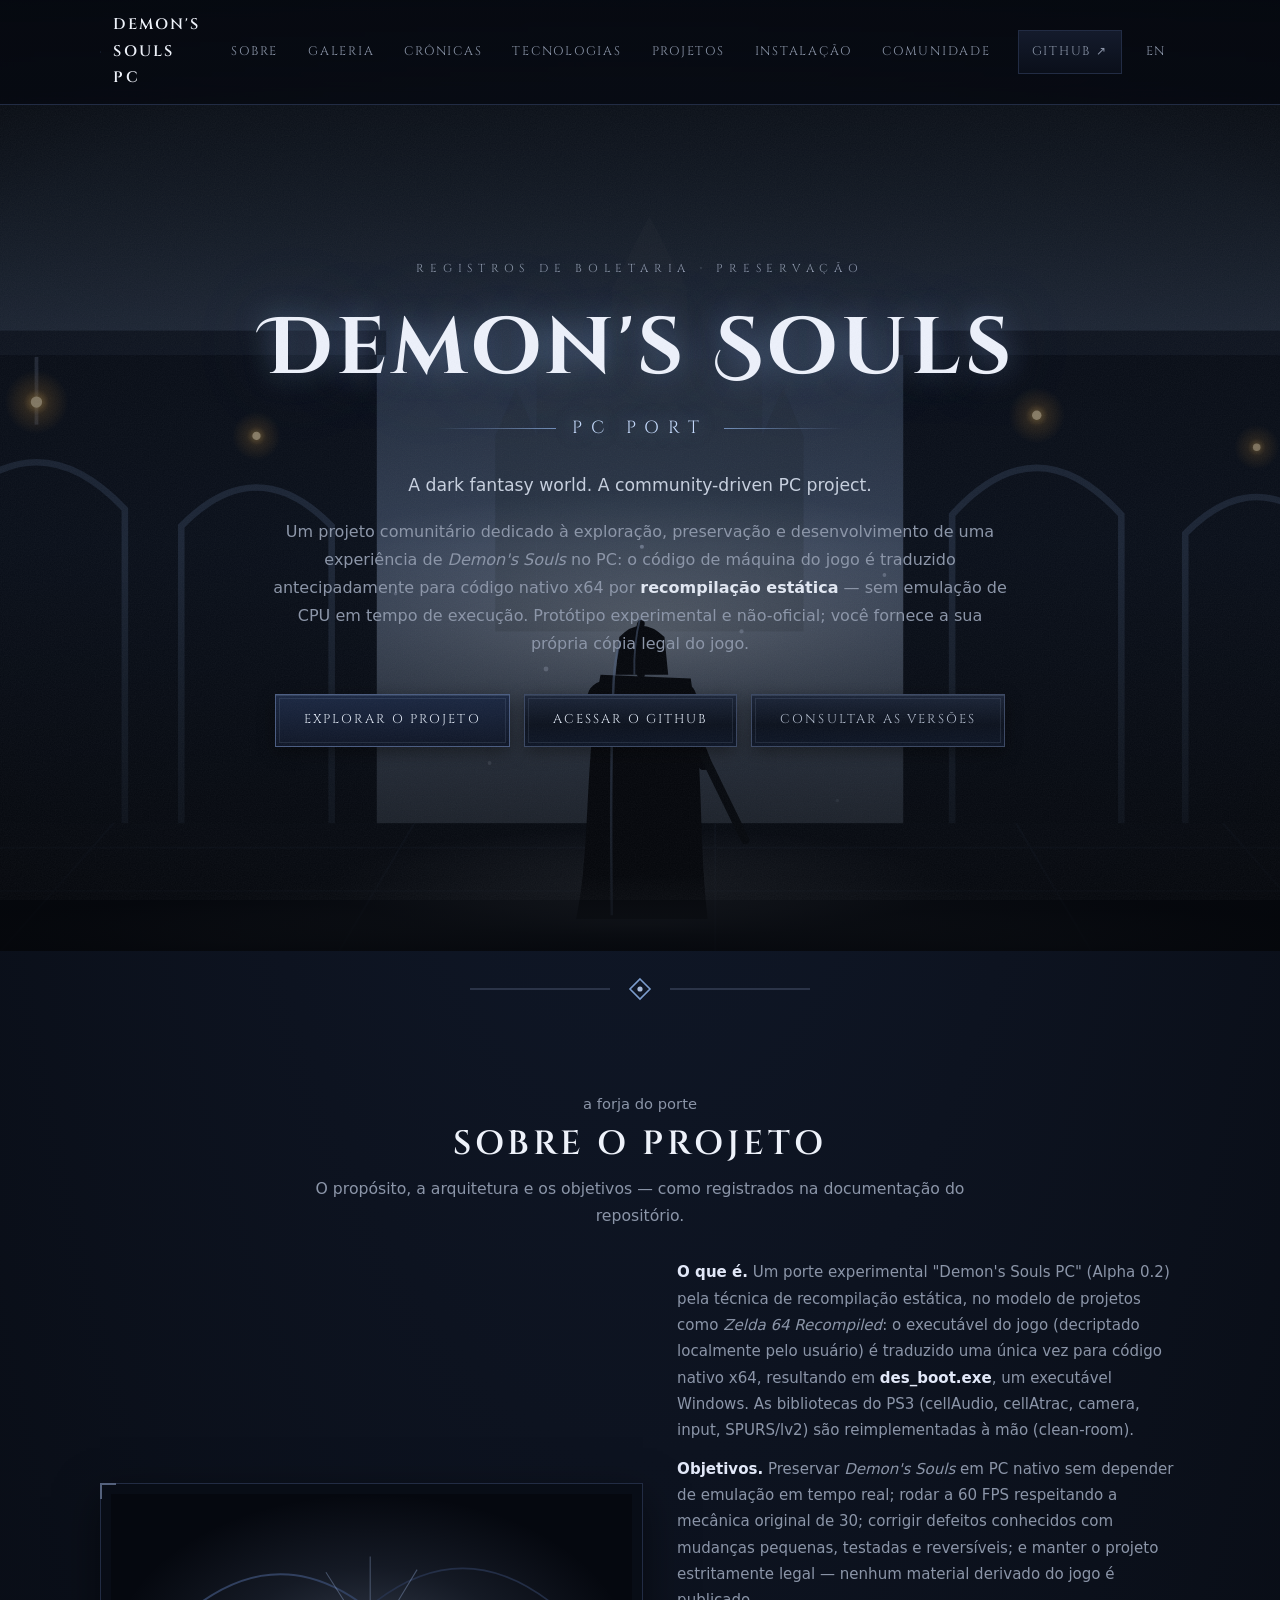
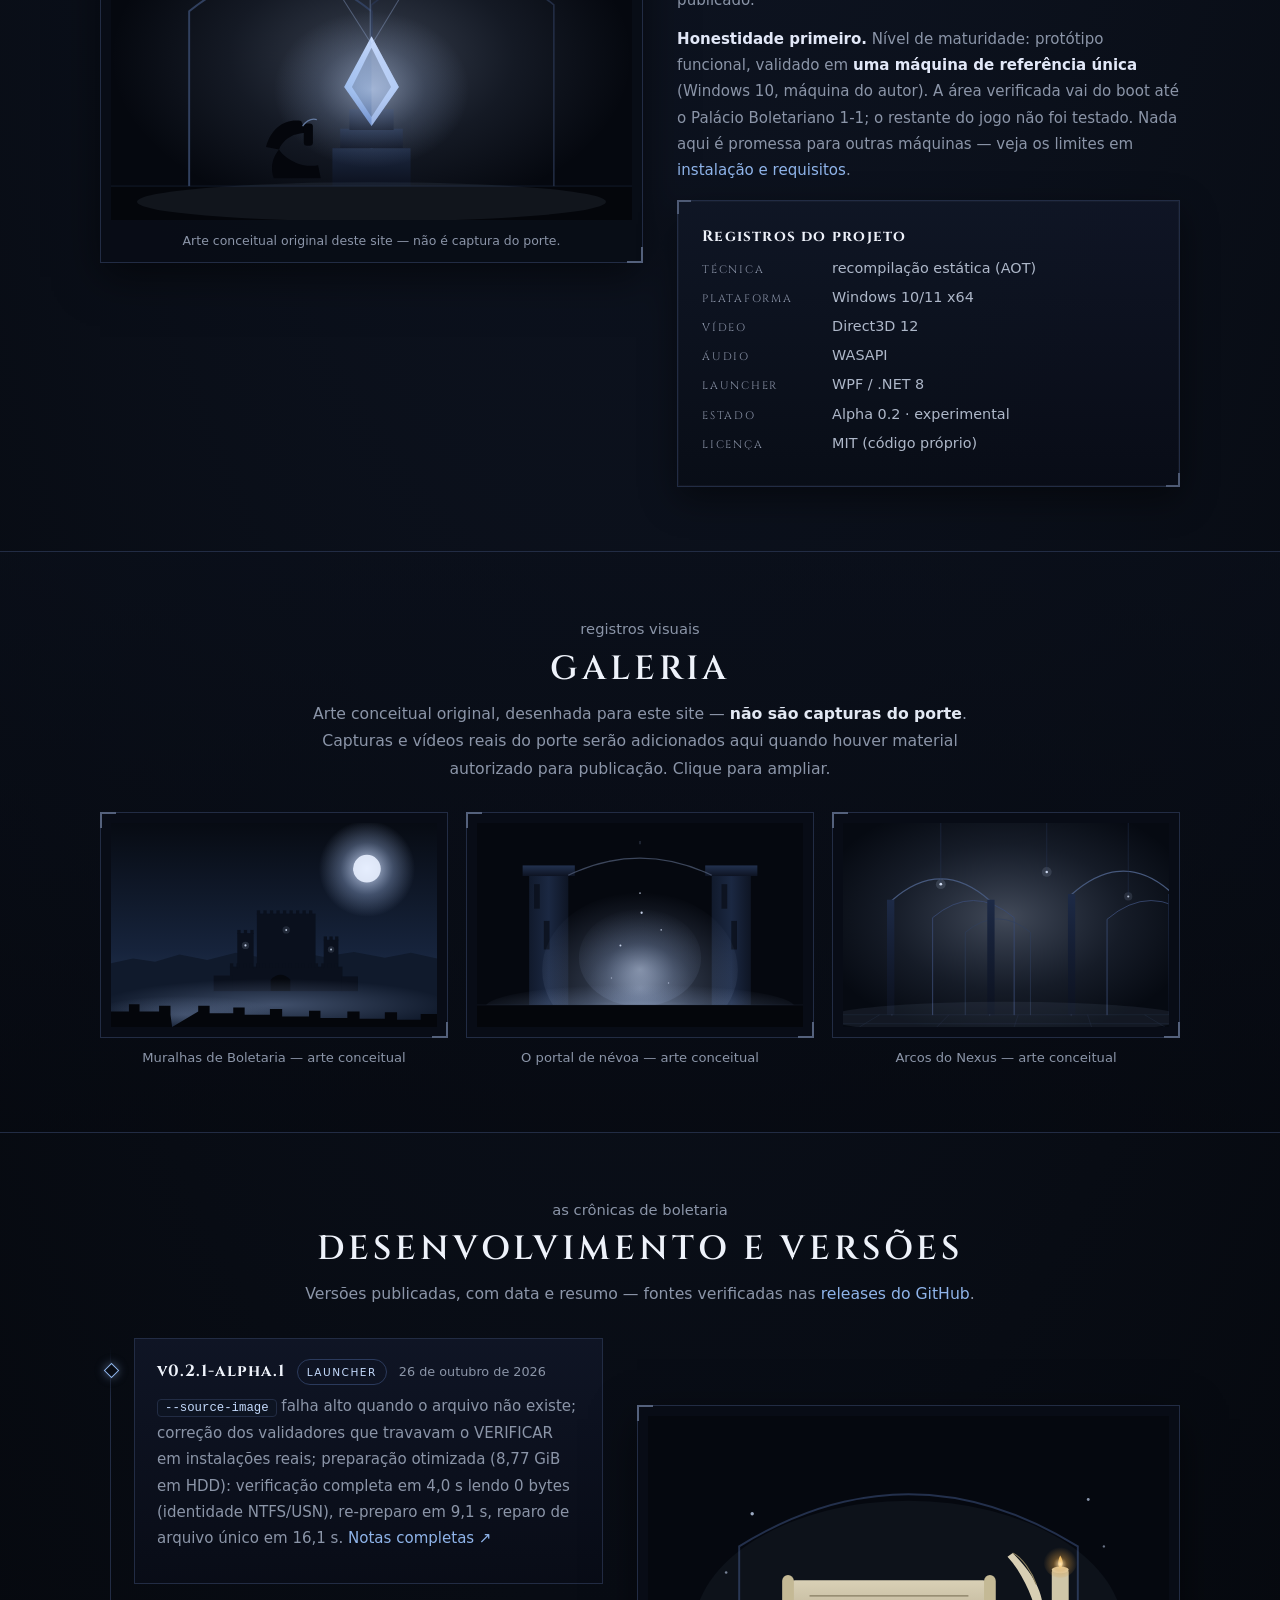
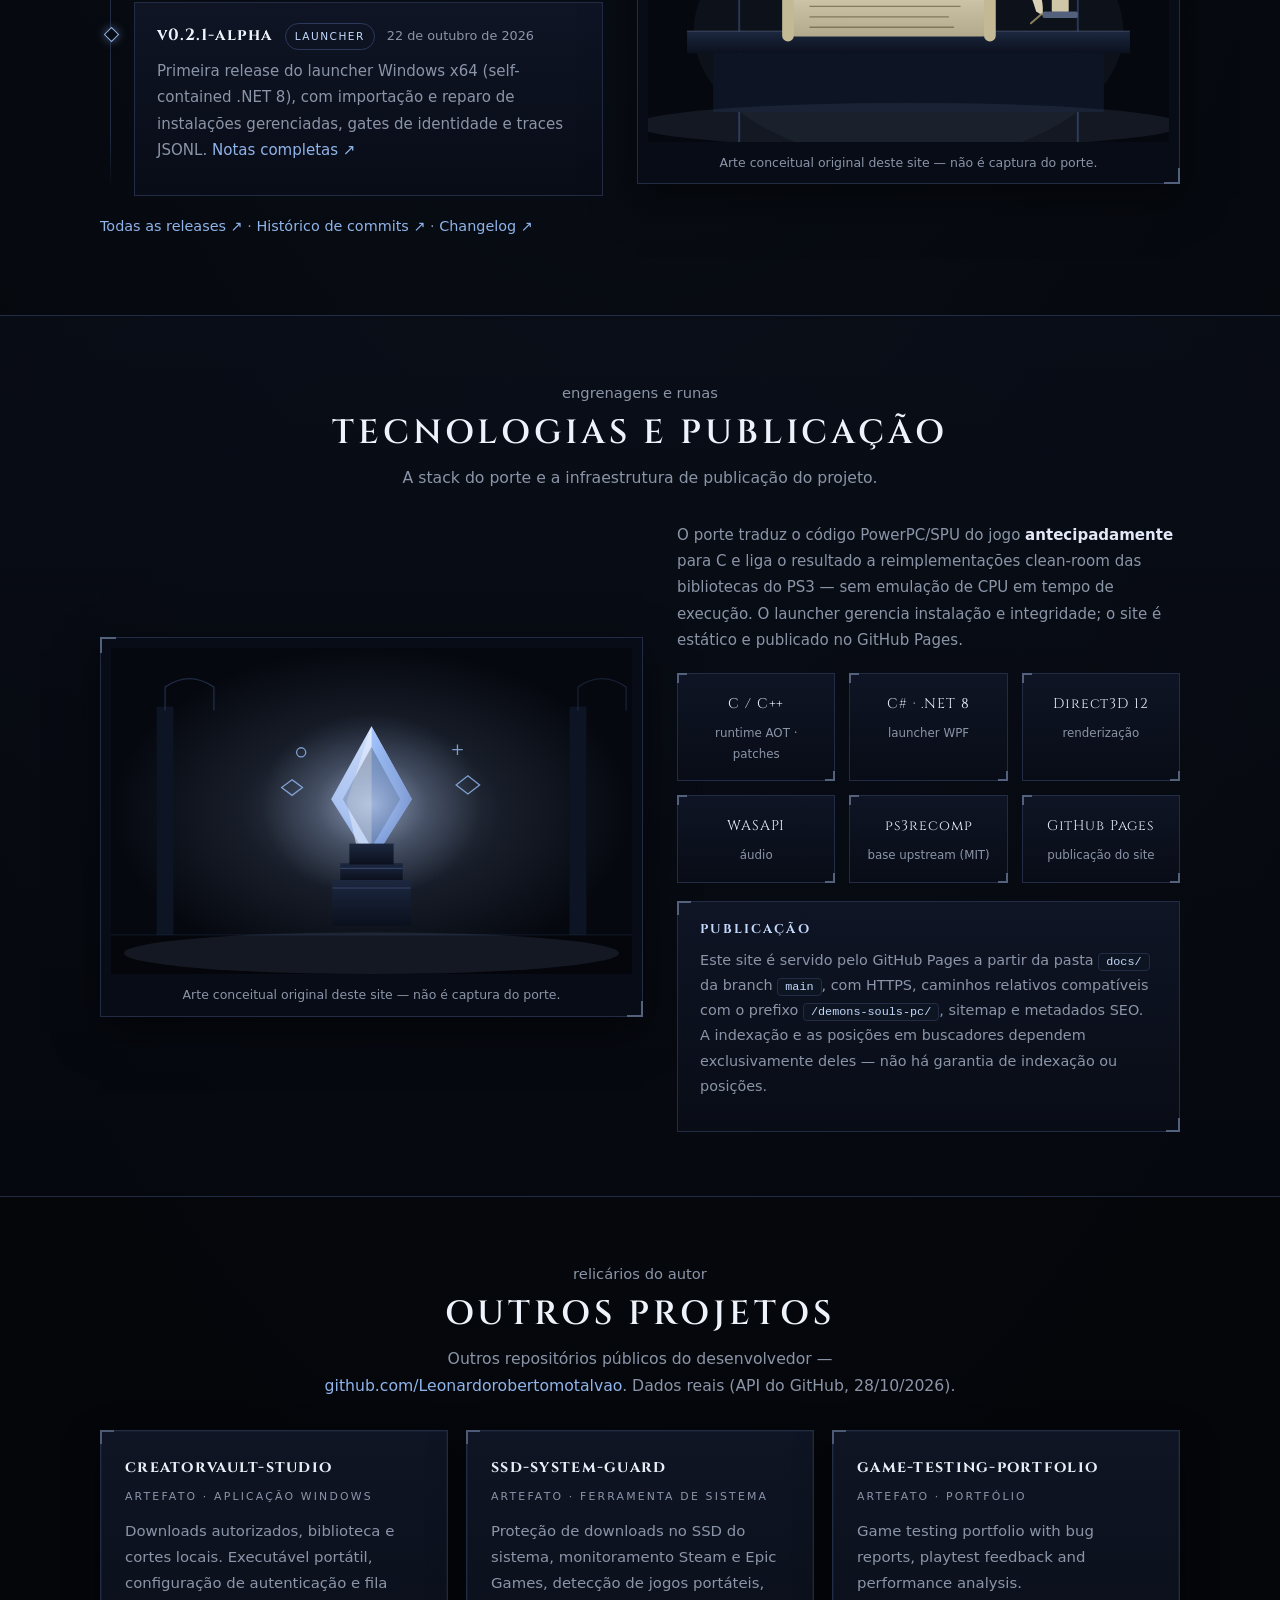
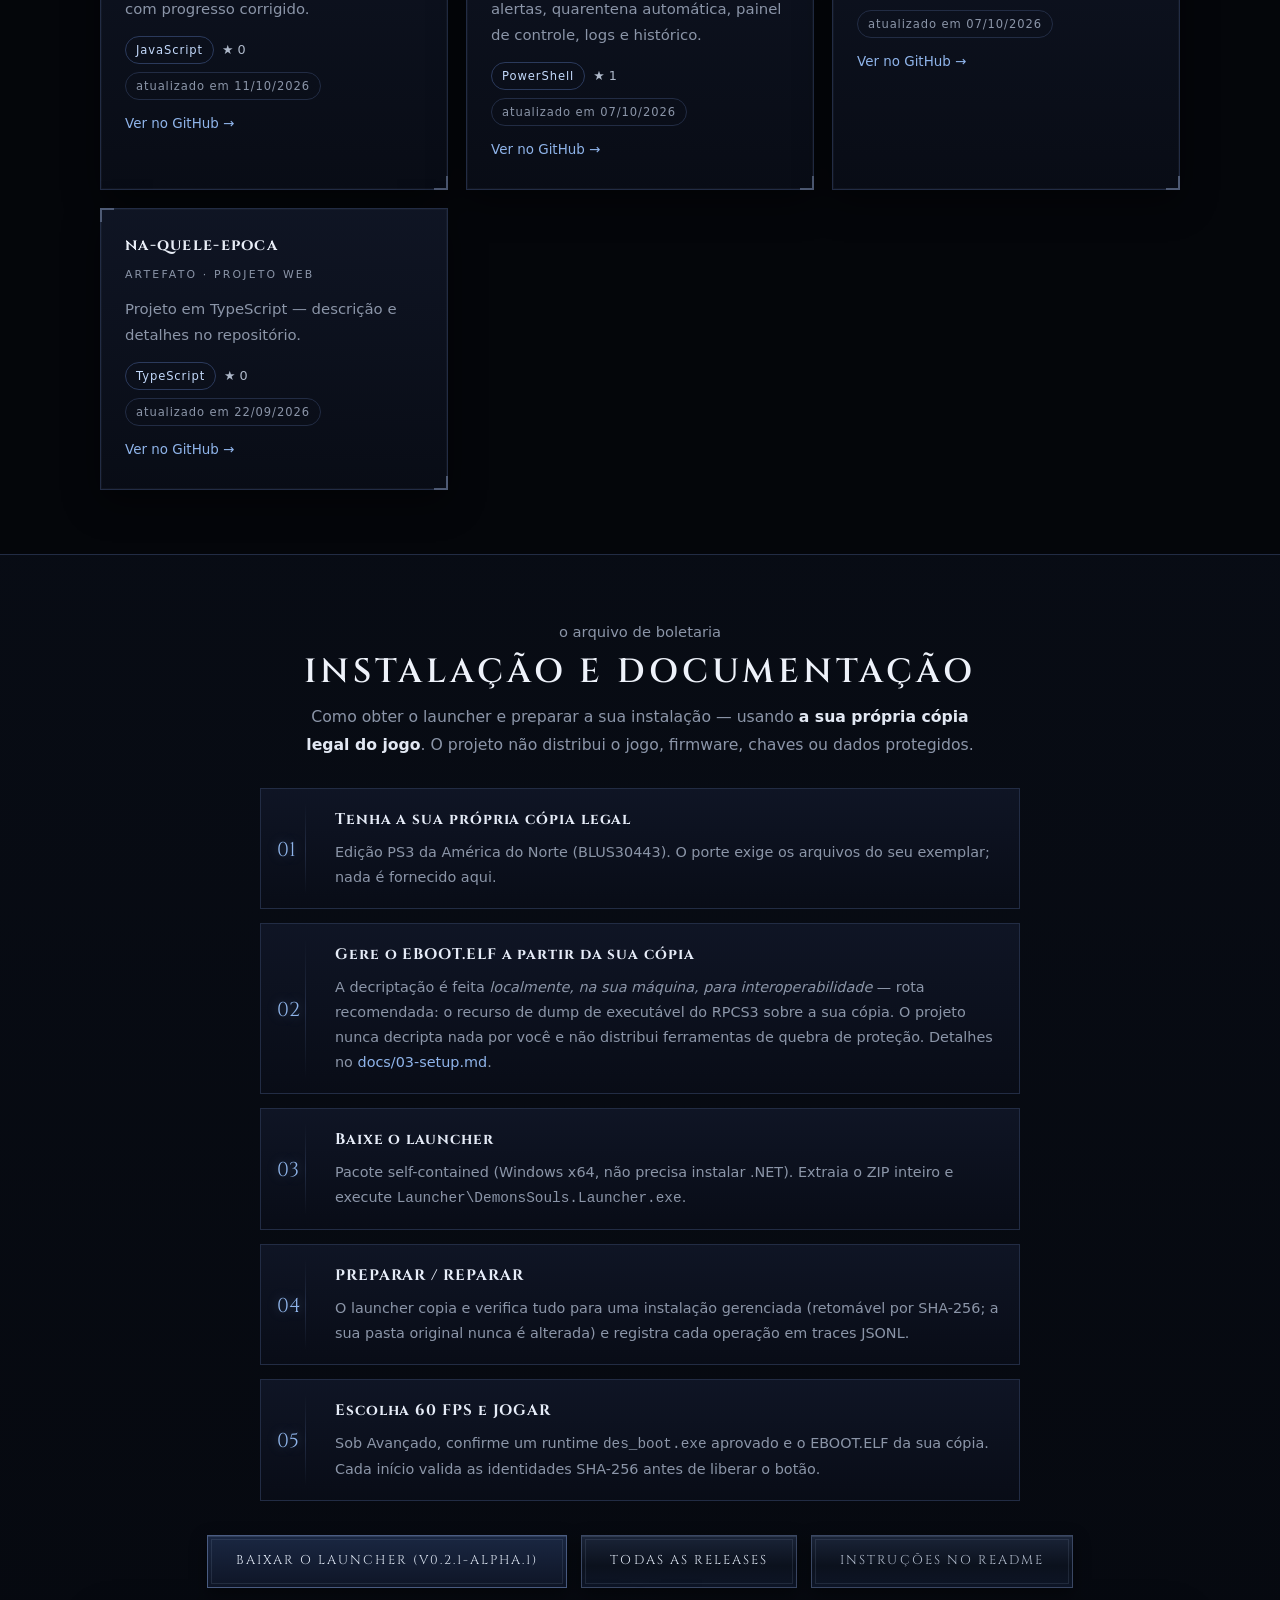
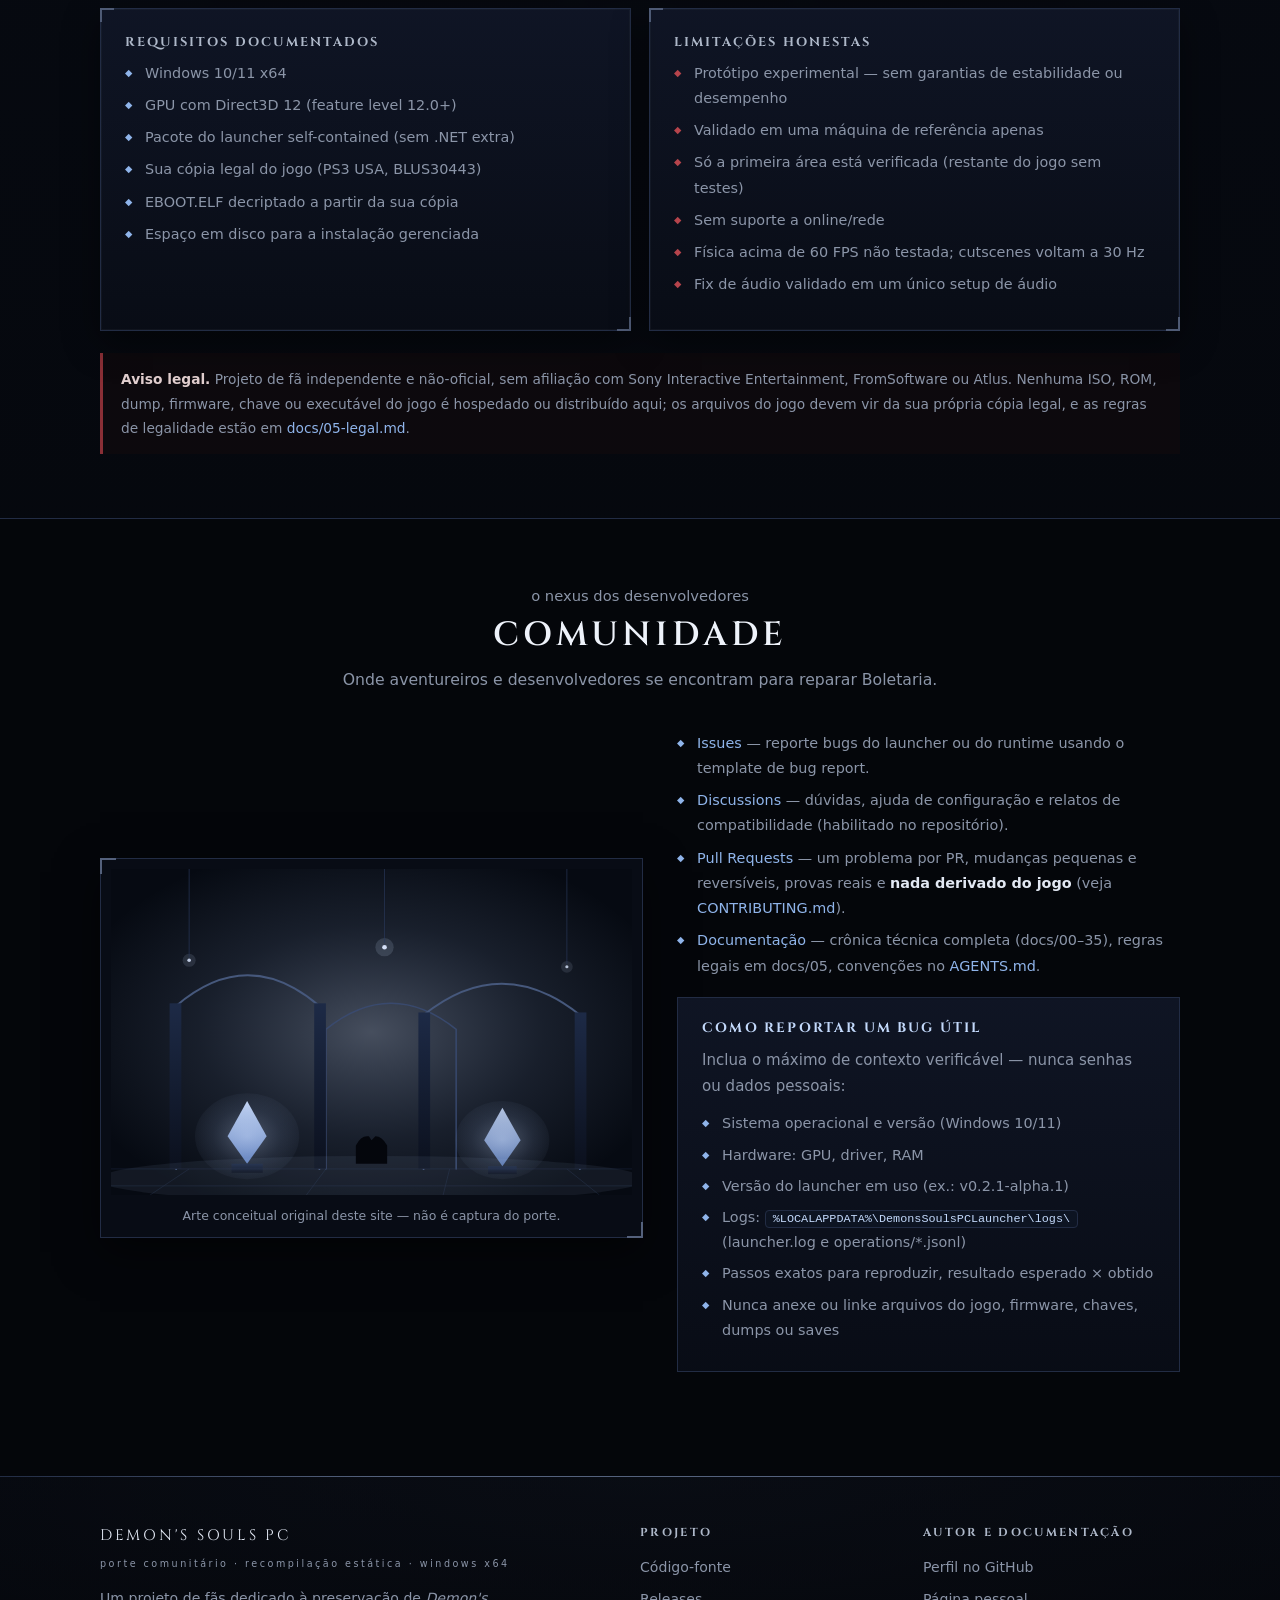
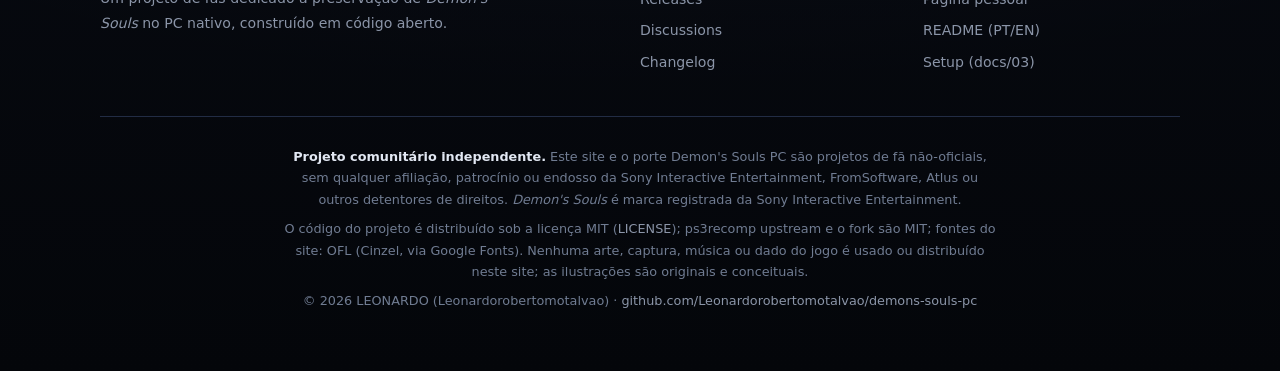
==== commit 2619d15f: "site: cinematic redesign - full-bleed hero with original knight/cathedral concept art, split section" ====
--- a/docs/index.html
+++ b/docs/index.html
@@ -33,7 +33,7 @@
   <meta property="og:image" content="https://leonardorobertomotalvao.github.io/demons-souls-pc/social-preview.png">
   <meta property="og:image:width" content="1280">
   <meta property="og:image:height" content="640">
-  <meta property="og:image:alt" content="Banner do projeto Demon's Souls PC: muralhas de Boletaria em silhueta sob névoa azul, com o título DEMON'S SOULS PC PORT">
+  <meta property="og:image:alt" content="Banner do projeto Demon's Souls PC: cavaleiro diante das muralhas de Boletaria na névoa, com o título DEMON'S SOULS PC PORT">
   <meta property="og:locale" content="pt_BR">
   <meta property="og:locale:alternate" content="en_US">
 
@@ -42,7 +42,7 @@
   <meta name="twitter:title" content="Demon's Souls PC — porte nativo não-oficial para Windows x64">
   <meta name="twitter:description" content="Recompilação estática nativa, Direct3D 12 e launcher com verificação de integridade. Projeto comunitário, sem código ou dados do jogo.">
   <meta name="twitter:image" content="https://leonardorobertomotalvao.github.io/demons-souls-pc/social-preview.png">
-  <meta name="twitter:image:alt" content="Banner do projeto Demon's Souls PC: muralhas de Boletaria em silhueta sob névoa azul">
+  <meta name="twitter:image:alt" content="Banner do projeto Demon's Souls PC: cavaleiro diante das muralhas de Boletaria na névoa">
 
   <script type="application/ld+json">
   {
@@ -109,11 +109,11 @@
       </button>
       <nav class="site-nav" id="nav-principal" aria-label="Navegação principal">
         <a href="#sobre">Sobre</a>
-        <a href="#recursos">Recursos</a>
         <a href="#galeria">Galeria</a>
-        <a href="#downloads">Downloads</a>
-        <a href="#cronica">Crônicas</a>
+        <a href="#dev">Crônicas</a>
+        <a href="#tech">Tecnologias</a>
         <a href="#projetos">Projetos</a>
+        <a href="#instalar">Instalação</a>
         <a href="#comunidade">Comunidade</a>
         <a class="nav-gh" href="https://github.com/Leonardorobertomotalvao/demons-souls-pc">GitHub ↗</a>
         <a class="lang-switch" href="en.html" hreflang="en" lang="en">EN</a>
@@ -123,13 +123,10 @@
 
   <main id="conteudo">
 
-    <!-- ============ HERO ============ -->
+    <!-- ============ 1 · HERO CINEMATOGRÁFICO ============ -->
     <section class="hero" aria-label="Abertura">
-      <div class="hero-sky" aria-hidden="true"></div>
-      <img class="hero-skyline" src="assets/gallery-boletaria.svg" alt="" aria-hidden="true" width="800" height="500">
-      <div class="hero-fog f1" aria-hidden="true"></div>
-      <div class="hero-fog f2" aria-hidden="true"></div>
-      <div class="hero-vignette" aria-hidden="true"></div>
+      <img class="hero-scene" src="assets/hero-corridor.svg" alt="" aria-hidden="true" width="1600" height="900">
+      <div class="hero-shade" aria-hidden="true"></div>
       <div class="hero-embers" aria-hidden="true">
         <span class="ember" style="--x:8%;--d:19s;--delay:0s"></span>
         <span class="ember" style="--x:19%;--d:24s;--delay:5s"></span>
@@ -155,24 +152,27 @@
         </p>
         <div class="hero-cta">
           <a class="btn primary" href="#sobre">Explorar o projeto</a>
-          <a class="btn" href="https://github.com/Leonardorobertomotalvao/demons-souls-pc">Ver código-fonte no GitHub</a>
-          <a class="btn ghost" href="https://github.com/Leonardorobertomotalvao/demons-souls-pc/blob/main/docs/03-setup.md">Consultar documentação</a>
-          <a class="btn ghost" href="#cronica">Acompanhar atualizações</a>
+          <a class="btn" href="https://github.com/Leonardorobertomotalvao/demons-souls-pc">Acessar o GitHub</a>
+          <a class="btn ghost" href="https://github.com/Leonardorobertomotalvao/demons-souls-pc/releases/latest">Consultar as versões</a>
         </div>
       </div>
     </section>
 
     <div class="wrap"><svg class="rune-divider" viewBox="0 0 340 24" aria-hidden="true"><path d="M0 12 H140" stroke="#54617c" stroke-width="1"/><path d="M200 12 H340" stroke="#54617c" stroke-width="1"/><path d="M170 2 L180 12 L170 22 L160 12 Z" fill="none" stroke="#8fb4ea" stroke-width="1.6"/><circle cx="170" cy="12" r="2.6" fill="#c3d9fb"/></svg></div>
 
-    <!-- ============ SOBRE ============ -->
+    <!-- ============ 2 · SOBRE ============ -->
     <section id="sobre" class="reveal">
       <div class="wrap">
         <p class="section-kicker">a forja do porte</p>
         <h2 class="section-title">Sobre o projeto</h2>
         <p class="section-sub">O propósito, a arquitetura e os objetivos — como registrados na documentação do repositório.</p>
 
-        <div class="about-grid">
-          <div class="about-copy">
+        <div class="split">
+          <figure class="s-media">
+            <img src="assets/concept-archstone.svg" alt="Arte conceitual: cavaleiro ajoelhado diante de um Archstone espectral sobre pedestal de pedra" width="800" height="500" loading="lazy">
+            <figcaption class="s-cap">Arte conceitual original deste site — não é captura do porte.</figcaption>
+          </figure>
+          <div class="s-copy">
             <p><strong>O que é.</strong> Um porte experimental "Demon's Souls PC" (Alpha 0.2) pela técnica de
             recompilação estática, no modelo de projetos como <em>Zelda 64 Recompiled</em>: o executável do jogo
             (decriptado localmente pelo usuário) é traduzido uma única vez para código nativo x64, resultando em
@@ -185,10 +185,7 @@
             <p><strong>Honestidade primeiro.</strong> Nível de maturidade: protótipo funcional, validado em
             <strong>uma máquina de referência única</strong> (Windows 10, máquina do autor). A área verificada vai
             do boot até o Palácio Boletariano 1-1; o restante do jogo não foi testado. Nada aqui é promessa para
-            outras máquinas — veja os limites na seção de <a href="#downloads">downloads e requisitos</a>.</p>
-          </div>
-
-          <aside class="about-side" aria-label="Registros do projeto">
+            outras máquinas — veja os limites em <a href="#instalar">instalação e requisitos</a>.</p>
             <div class="panel">
               <h3>Registros do projeto</h3>
               <dl>
@@ -201,134 +198,184 @@
                 <div class="mini-stat"><dt>Licença</dt><dd>MIT (código próprio)</dd></div>
               </dl>
             </div>
-            <div class="panel">
-              <h3>Base upstream</h3>
-              <p>Construído sobre o <a href="https://github.com/sp00nznet/ps3recomp">ps3recomp</a> (MIT) e o fork
-              <a href="https://github.com/JonathanDC64/ps3recomp">JonathanDC64/ps3recomp</a>; as contribuições deste
-              projeto são os patches em <code>patches/</code> e a camada de porte em <code>port/</code>.</p>
-            </div>
-          </aside>
+          </div>
         </div>
       </div>
     </section>
 
     <div class="alt-band">
-      <!-- ============ RECURSOS ============ -->
-      <section id="recursos" class="reveal">
+      <!-- ============ 3 · GALERIA ============ -->
+      <section id="galeria" class="reveal">
         <div class="wrap">
-          <p class="section-kicker">o inventário do porte</p>
-          <h2 class="section-title">Recursos confirmados</h2>
-          <p class="section-sub">Apenas funcionalidades implementadas e verificadas na máquina de referência —
-          nenhuma promessa além do que os registros provam. Evidências na documentação técnica (<a href="https://github.com/Leonardorobertomotalvao/demons-souls-pc/tree/main/docs">docs/00–35</a>).</p>
-
-          <div class="features-grid">
-            <article class="panel feature">
-              <div class="icon-row">
-                <span class="icon" aria-hidden="true"><svg width="24" height="24" viewBox="0 0 24 24" fill="none" stroke="#8fb4ea" stroke-width="1.6"><path d="M12 3 L20 6 V12 C20 17 16.5 20 12 21 C7.5 20 4 17 4 12 V6 Z"/><path d="M12 7 V17 M8.5 10.5 H15.5"/></svg></span>
-                <h3>Launcher completo</h3>
-              </div>
-              <p>Importa, prepara e repara uma instalação gerenciada a partir da sua ISO local ou pasta PS3_GAME,
-              com verificação SHA-256 de cada componente, gates de identidade (runtime não aprovado é bloqueado) e
-              registro de operações em traces JSONL.</p>
-              <p class="evidence">Fonte: launcher-alpha02-hotfix/ · crônica: docs/32, docs/35</p>
-            </article>
-
-            <article class="panel feature">
-              <div class="icon-row">
-                <span class="icon" aria-hidden="true"><svg width="24" height="24" viewBox="0 0 24 24" fill="none" stroke="#8fb4ea" stroke-width="1.6"><path d="M5 19 L15.5 8.5 M15.5 8.5 L18 6 M14 4 L20 10 M18 6 L20 4 M5 19 L4 20 M7 14 L10 17"/></svg></span>
-                <h3>Runtime nativo x64</h3>
-              </div>
-              <p>O código PowerPC/SPU do jogo é convertido para C antecipadamente (AOT) e compilado para
-              <strong>des_boot.exe</strong> — sem emulação general-purpose em tempo de execução. Boot PPU completo
-              e imagens SPU recompiladas.</p>
-              <p class="evidence">Fonte: port/ · patches/ · crônica: docs/08, docs/09</p>
-            </article>
-
-            <article class="panel feature">
-              <div class="icon-row">
-                <span class="icon" aria-hidden="true"><svg width="24" height="24" viewBox="0 0 24 24" fill="none" stroke="#8fb4ea" stroke-width="1.6"><path d="M2 12 C5 6.5 9 4 12 4 C15 4 19 6.5 22 12 C19 17.5 15 20 12 20 C9 20 5 17.5 2 12 Z"/><circle cx="12" cy="12" r="3.2"/></svg></span>
-              <h3>Renderização Direct3D 12</h3>
-              </div>
-              <p>Cenas iluminadas e texturizadas com sombras, HUD, partículas, <em>light shafts</em> e haze; shaders
-              pré-compilados — o jogo não pausa para compilar shader.</p>
-              <p class="evidence">Crônica: docs/24, docs/26, docs/28</p>
-            </article>
-
-            <article class="panel feature">
-              <div class="icon-row">
-                <span class="icon" aria-hidden="true"><svg width="24" height="24" viewBox="0 0 24 24" fill="none" stroke="#8fb4ea" stroke-width="1.6"><path d="M12 3 C8 8 6.5 10.5 6.5 14 A5.5 5.5 0 0 0 17.5 14 C17.5 10.5 16 8 12 3 Z"/><path d="M9.5 15.5 A2.6 2.6 0 0 0 12 18"/></svg></span>
-                <h3>Áudio corrigido na raiz</h3>
-              </div>
-              <p>O bug de silêncio total na inicialização (corrida da fila de eventos do libmixer) foi corrigido e
-              validado por A/B: o PCM chega ao WASAPI com o fix ligado e não chega desligado (3752/3752 e 8442/8442
-              notificações em dois conjuntos de testes), além de validação auditiva pelo autor.</p>
-              <p class="evidence">Patch: patches/des-audio-notify-fix.patch · crônica: docs/34</p>
-            </article>
-
-            <article class="panel feature">
-              <div class="icon-row">
-                <span class="icon" aria-hidden="true"><svg width="24" height="24" viewBox="0 0 24 24" fill="none" stroke="#8fb4ea" stroke-width="1.6"><path d="M6 3 H18 V8 A6 6 0 0 1 12 14 A6 6 0 0 1 6 8 Z M6 21 H18 V16 A6 6 0 0 0 12 10 A6 6 0 0 0 6 16 Z M4 2 H20 M4 22 H20"/></svg></span>
-                <h3>Save/load e sons de menu</h3>
-              </div>
-              <p>Save e load funcionando, incluindo os sons de menu do jogo, com perfil de 60 FPS aprovado por
-              verificação de identidade do runtime.</p>
-              <p class="evidence">Crônica: docs/28, docs/33</p>
-            </article>
-
-            <article class="panel feature">
-              <div class="icon-row">
-                <span class="icon" aria-hidden="true"><svg width="24" height="24" viewBox="0 0 24 24" fill="none" stroke="#8fb4ea" stroke-width="1.6"><path d="M7 3 H19 V21 H7 A2 2 0 0 1 5 19 V5 A2 2 0 0 1 7 3 Z M19 17 H5 M9 8 H15 M9 11 H13"/></svg></span>
-                <h3>Documentação crônica</h3>
-              </div>
-              <p>35 documentos técnicos narram todo o caminho: da análise de viabilidade ao boot, SPURS/SPU, áudio,
-              launcher e otimização da preparação — com evidências, hashes e metodologia.</p>
-              <p class="evidence">docs/00-feasibility.md → docs/35-launcher-prepare-optimization.md</p>
-            </article>
+          <p class="section-kicker">registros visuais</p>
+          <h2 class="section-title">Galeria</h2>
+          <p class="section-sub">Arte conceitual original, desenhada para este site — <strong>não são capturas do
+          porte</strong>. Capturas e vídeos reais do porte serão adicionados aqui quando houver material autorizado
+          para publicação. Clique para ampliar.</p>
+
+          <div class="gallery-grid">
+            <figure class="reveal in">
+              <button class="g-item" data-lightbox>
+                <img src="assets/gallery-boletaria.svg" alt="Ilustração decorativa de muralhas de castelo em silhueta ao entardecer, sob névoa azul" width="800" height="500" loading="lazy" data-cap="Muralhas de Boletaria — arte conceitual original (não é captura do porte)">
+              </button>
+              <figcaption class="g-cap">Muralhas de Boletaria — arte conceitual</figcaption>
+            </figure>
+
+            <figure class="reveal in">
+              <button class="g-item" data-lightbox>
+                <img src="assets/gallery-fog-gate.svg" alt="Ilustração decorativa de um portal de névoa entre dois pilares antigos de pedra" width="800" height="500" loading="lazy" data-cap="O portal de névoa — arte conceitual original (não é captura do porte)">
+              </button>
+              <figcaption class="g-cap">O portal de névoa — arte conceitual</figcaption>
+            </figure>
+
+            <figure class="reveal in">
+              <button class="g-item" data-lightbox>
+                <img src="assets/gallery-nexus.svg" alt="Ilustração decorativa de arcos góticos em perspectiva com luzes espectrais suspensas" width="800" height="500" loading="lazy" data-cap="Arcos do Nexus — arte conceitual original (não é captura do porte)">
+              </button>
+              <figcaption class="g-cap">Arcos do Nexus — arte conceitual</figcaption>
+            </figure>
           </div>
         </div>
       </section>
     </div>
 
-    <!-- ============ GALERIA ============ -->
-    <section id="galeria" class="reveal">
+    <!-- ============ 4 · DESENVOLVIMENTO / CRÔNICAS ============ -->
+    <section id="dev" class="reveal">
       <div class="wrap">
-        <p class="section-kicker">registros visuais</p>
-        <h2 class="section-title">Galeria</h2>
-        <p class="section-sub">Composições decorativas originais, desenhadas para este site — <strong>não são
-        capturas do porte</strong>. Capturas autênticas serão adicionadas aqui quando houver material autorizado
-        para publicação. Clique para ampliar.</p>
-
-        <div class="gallery-grid">
-          <figure class="reveal in">
-            <button class="g-item" data-lightbox>
-              <img src="assets/gallery-boletaria.svg" alt="Ilustração decorativa de muralhas de castelo em silhueta ao entardecer, sob névoa azul" width="800" height="500" loading="lazy" data-cap="Muralhas de Boletaria — ilustração decorativa original do site (não é captura do porte)">
-            </button>
-            <figcaption class="g-cap">Muralhas de Boletaria — arte original do site</figcaption>
+        <p class="section-kicker">as crônicas de boletaria</p>
+        <h2 class="section-title">Desenvolvimento e versões</h2>
+        <p class="section-sub">Versões publicadas, com data e resumo — fontes verificadas nas
+        <a href="https://github.com/Leonardorobertomotalvao/demons-souls-pc/releases">releases do GitHub</a>.</p>
+
+        <div class="split rev">
+          <div class="s-copy">
+            <div class="chronicles">
+              <article class="chron">
+                <div class="chron-head">
+                  <h3>v0.2.1-alpha.1</h3>
+                  <span class="chron-tag">launcher</span>
+                  <span class="chron-date">26 de outubro de 2026</span>
+                </div>
+                <p><code>--source-image</code> falha alto quando o arquivo não existe; correção dos validadores que
+                travavam o VERIFICAR em instalações reais; preparação otimizada (8,77 GiB em HDD): verificação
+                completa em 4,0 s lendo 0 bytes (identidade NTFS/USN), re-preparo em 9,1 s, reparo de arquivo único
+                em 16,1 s.
+                <a href="https://github.com/Leonardorobertomotalvao/demons-souls-pc/releases/tag/v0.2.1-alpha.1">Notas completas ↗</a></p>
+              </article>
+              <article class="chron">
+                <div class="chron-head">
+                  <h3>v0.2.1-alpha</h3>
+                  <span class="chron-tag">launcher</span>
+                  <span class="chron-date">22 de outubro de 2026</span>
+                </div>
+                <p>Primeira release do launcher Windows x64 (self-contained .NET 8), com importação e reparo de
+                instalações gerenciadas, gates de identidade e traces JSONL.
+                <a href="https://github.com/Leonardorobertomotalvao/demons-souls-pc/releases/tag/v0.2.1-alpha">Notas completas ↗</a></p>
+              </article>
+            </div>
+            <p style="margin-top:16px;font-size:.9rem">
+              <a href="https://github.com/Leonardorobertomotalvao/demons-souls-pc/releases">Todas as releases ↗</a> ·
+              <a href="https://github.com/Leonardorobertomotalvao/demons-souls-pc/commits/main">Histórico de commits ↗</a> ·
+              <a href="https://github.com/Leonardorobertomotalvao/demons-souls-pc/blob/main/CHANGELOG.md">Changelog ↗</a>
+            </p>
+          </div>
+          <figure class="s-media">
+            <img src="assets/concept-chronicle.svg" alt="Arte conceitual: pergaminho com crônica, pena e vela acesa sobre mesa de pedra" width="800" height="500" loading="lazy">
+            <figcaption class="s-cap">Arte conceitual original deste site — não é captura do porte.</figcaption>
           </figure>
-
-          <figure class="reveal in">
-            <button class="g-item" data-lightbox>
-              <img src="assets/gallery-fog-gate.svg" alt="Ilustração decorativa de um portal de névoa entre dois pilares antigos de pedra" width="800" height="500" loading="lazy" data-cap="O portal de névoa — ilustração decorativa original do site (não é captura do porte)">
-            </button>
-            <figcaption class="g-cap">O portal de névoa — arte original do site</figcaption>
-          </figure>
-
-          <figure class="reveal in">
-            <button class="g-item" data-lightbox>
-              <img src="assets/gallery-nexus.svg" alt="Ilustração decorativa de arcos góticos em perspectiva com luzes espectrais suspensas" width="800" height="500" loading="lazy" data-cap="Arcos do Nexus — ilustração decorativa original do site (não é captura do porte)">
-            </button>
-            <figcaption class="g-cap">Arcos do Nexus — arte original do site</figcaption>
-          </figure>
         </div>
       </div>
     </section>
 
     <div class="alt-band">
-      <!-- ============ DOWNLOADS ============ -->
-      <section id="downloads" class="reveal">
+      <!-- ============ 5 · TECNOLOGIAS E PUBLICAÇÃO ============ -->
+      <section id="tech" class="reveal">
+        <div class="wrap">
+          <p class="section-kicker">engrenagens e runas</p>
+          <h2 class="section-title">Tecnologias e publicação</h2>
+          <p class="section-sub">A stack do porte e a infraestrutura de publicação do projeto.</p>
+
+          <div class="split">
+            <figure class="s-media">
+              <img src="assets/concept-crystal.svg" alt="Arte conceitual: cristal facetado azul flutuando sobre pedestal rúnico entre colunas" width="800" height="500" loading="lazy">
+              <figcaption class="s-cap">Arte conceitual original deste site — não é captura do porte.</figcaption>
+            </figure>
+            <div class="s-copy">
+              <p>O porte traduz o código PowerPC/SPU do jogo <strong>antecipadamente</strong> para C e liga o
+              resultado a reimplementações clean-room das bibliotecas do PS3 — sem emulação de CPU em tempo de
+              execução. O launcher gerencia instalação e integridade; o site é estático e publicado no GitHub Pages.</p>
+              <div class="tech-grid">
+                <div class="tech"><div class="t-name">C / C++</div><div class="t-sub">runtime AOT · patches</div></div>
+                <div class="tech"><div class="t-name">C# · .NET 8</div><div class="t-sub">launcher WPF</div></div>
+                <div class="tech"><div class="t-name">Direct3D 12</div><div class="t-sub">renderização</div></div>
+                <div class="tech"><div class="t-name">WASAPI</div><div class="t-sub">áudio</div></div>
+                <div class="tech"><div class="t-name">ps3recomp</div><div class="t-sub">base upstream (MIT)</div></div>
+                <div class="tech"><div class="t-name">GitHub Pages</div><div class="t-sub">publicação do site</div></div>
+              </div>
+              <div class="pub-block">
+                <h3>Publicação</h3>
+                <p>Este site é servido pelo GitHub Pages a partir da pasta <code>docs/</code> da branch
+                <code>main</code>, com HTTPS, caminhos relativos compatíveis com o prefixo
+                <code>/demons-souls-pc/</code>, sitemap e metadados SEO. A indexação e as posições em buscadores
+                dependem exclusivamente deles — não há garantia de indexação ou posições.</p>
+              </div>
+            </div>
+          </div>
+        </div>
+      </section>
+    </div>
+
+    <!-- ============ 6 · OUTROS PROJETOS ============ -->
+    <section id="projetos" class="reveal">
+      <div class="wrap">
+        <p class="section-kicker">relicários do autor</p>
+        <h2 class="section-title">Outros projetos</h2>
+        <p class="section-sub">Outros repositórios públicos do desenvolvedor — <a href="https://github.com/Leonardorobertomotalvao">github.com/Leonardorobertomotalvao</a>. Dados reais (API do GitHub, 28/10/2026).</p>
+
+        <div class="relics">
+          <article class="panel relic">
+            <h3 class="r-name"><a href="https://github.com/Leonardorobertomotalvao/creatorvault-studio">creatorvault-studio</a></h3>
+            <p class="r-type">artefato · aplicação Windows</p>
+            <p>Downloads autorizados, biblioteca e cortes locais. Executável portátil, configuração de
+            autenticação e fila com progresso corrigido.</p>
+            <div class="meta"><span class="chip lang">JavaScript</span><span class="star">★ 0</span><span class="chip">atualizado em 11/10/2026</span></div>
+            <a class="go" href="https://github.com/Leonardorobertomotalvao/creatorvault-studio">Ver no GitHub →</a>
+          </article>
+
+          <article class="panel relic">
+            <h3 class="r-name"><a href="https://github.com/Leonardorobertomotalvao/ssd-system-guard">ssd-system-guard</a></h3>
+            <p class="r-type">artefato · ferramenta de sistema</p>
+            <p>Proteção de downloads no SSD do sistema, monitoramento Steam e Epic Games, detecção de jogos
+            portáteis, alertas, quarentena automática, painel de controle, logs e histórico.</p>
+            <div class="meta"><span class="chip lang">PowerShell</span><span class="star">★ 1</span><span class="chip">atualizado em 07/10/2026</span></div>
+            <a class="go" href="https://github.com/Leonardorobertomotalvao/ssd-system-guard">Ver no GitHub →</a>
+          </article>
+
+          <article class="panel relic">
+            <h3 class="r-name"><a href="https://github.com/Leonardorobertomotalvao/game-testing-portfolio">game-testing-portfolio</a></h3>
+            <p class="r-type">artefato · portfólio</p>
+            <p>Game testing portfolio with bug reports, playtest feedback and performance analysis.</p>
+            <div class="meta"><span class="chip">atualizado em 07/10/2026</span></div>
+            <a class="go" href="https://github.com/Leonardorobertomotalvao/game-testing-portfolio">Ver no GitHub →</a>
+          </article>
+
+          <article class="panel relic">
+            <h3 class="r-name"><a href="https://github.com/Leonardorobertomotalvao/na-quele-epoca">na-quele-epoca</a></h3>
+            <p class="r-type">artefato · projeto web</p>
+            <p>Projeto em TypeScript — descrição e detalhes no repositório.</p>
+            <div class="meta"><span class="chip lang">TypeScript</span><span class="star">★ 0</span><span class="chip">atualizado em 22/09/2026</span></div>
+            <a class="go" href="https://github.com/Leonardorobertomotalvao/na-quele-epoca">Ver no GitHub →</a>
+          </article>
+        </div>
+      </div>
+    </section>
+
+    <div class="alt-band">
+      <!-- ============ 7 · INSTALAÇÃO, DOCUMENTAÇÃO E COMUNIDADE ============ -->
+      <section id="instalar" class="reveal">
         <div class="wrap">
           <p class="section-kicker">o arquivo de boletaria</p>
-          <h2 class="section-title">Downloads e instalação</h2>
+          <h2 class="section-title">Instalação e documentação</h2>
           <p class="section-sub">Como obter o launcher e preparar a sua instalação — usando <strong>a sua própria
           cópia legal do jogo</strong>. O projeto não distribui o jogo, firmware, chaves ou dados protegidos.</p>
 
@@ -363,7 +410,7 @@
           </ol>
 
           <div class="dl-actions" style="justify-content:center">
-            <a class="btn primary" href="https://github.com/Leonardorobertomotalvao/demons-souls-pc/releases/latest">Baixar o launcher (release v0.2.1-alpha.1)</a>
+            <a class="btn primary" href="https://github.com/Leonardorobertomotalvao/demons-souls-pc/releases/latest">Baixar o launcher (v0.2.1-alpha.1)</a>
             <a class="btn" href="https://github.com/Leonardorobertomotalvao/demons-souls-pc/releases">Todas as releases</a>
             <a class="btn ghost" href="https://github.com/Leonardorobertomotalvao/demons-souls-pc#instala%C3%A7%C3%A3o">Instruções no README</a>
           </div>
@@ -402,135 +449,38 @@
       </section>
     </div>
 
-    <!-- ============ CRÔNICAS ============ -->
-    <section id="cronica" class="reveal">
-      <div class="wrap">
-        <p class="section-kicker">as crônicas de boletaria</p>
-        <h2 class="section-title">Atualizações</h2>
-        <p class="section-sub">Versões publicadas, com data e resumo — fontes verificadas nas
-        <a href="https://github.com/Leonardorobertomotalvao/demons-souls-pc/releases">releases do GitHub</a>.
-        Novas versões serão listadas aqui quando existirem.</p>
-
-        <div class="chronicles">
-          <article class="chron">
-            <div class="chron-head">
-              <h3>v0.2.1-alpha.1</h3>
-              <span class="chron-tag">launcher</span>
-              <span class="chron-date">26 de outubro de 2026</span>
-            </div>
-            <p><code>--source-image</code> falha alto quando o arquivo não existe; correção dos validadores que
-            travavam o VERIFICAR em instalações reais; preparação e verificação otimizadas na instalação de
-            referência (8,77 GiB em HDD): verificação completa em 4,0 s lendo 0 bytes (identidade NTFS/USN),
-            re-preparo com a mesma ISO em 9,1 s e reparo de um único arquivo em 16,1 s.
-            <a href="https://github.com/Leonardorobertomotalvao/demons-souls-pc/releases/tag/v0.2.1-alpha.1">Notas completas ↗</a></p>
-          </article>
-
-          <article class="chron">
-            <div class="chron-head">
-              <h3>v0.2.1-alpha</h3>
-              <span class="chron-tag">launcher</span>
-              <span class="chron-date">22 de outubro de 2026</span>
-            </div>
-            <p>Primeira release do launcher Windows x64 (self-contained .NET 8), com importação e reparo de
-            instalações gerenciadas, gates de identidade e traces JSONL — junto do registro do Alpha 0.2 do porte.
-            <a href="https://github.com/Leonardorobertomotalvao/demons-souls-pc/releases/tag/v0.2.1-alpha">Notas completas ↗</a></p>
-          </article>
-        </div>
-
-        <p class="section-sub" style="margin-top:24px">
-          <a href="https://github.com/Leonardorobertomotalvao/demons-souls-pc/releases">Todas as releases ↗</a> ·
-          <a href="https://github.com/Leonardorobertomotalvao/demons-souls-pc/commits/main">Histórico de commits ↗</a>
-        </p>
-      </div>
-    </section>
-
-    <div class="alt-band">
-      <!-- ============ OUTROS PROJETOS ============ -->
-      <section id="projetos" class="reveal">
-        <div class="wrap">
-          <p class="section-kicker">relicários do autor</p>
-          <h2 class="section-title">Outros projetos</h2>
-          <p class="section-sub">Outros repositórios públicos do desenvolvedor — <a href="https://github.com/Leonardorobertomotalvao">github.com/Leonardorobertomotalvao</a>. Dados reais (API do GitHub, 28/10/2026).</p>
-
-          <div class="relics">
-            <article class="panel relic">
-              <h3 class="r-name"><a href="https://github.com/Leonardorobertomotalvao/creatorvault-studio">creatorvault-studio</a></h3>
-              <p class="r-type">artefato · aplicação Windows</p>
-              <p>Downloads autorizados, biblioteca e cortes locais. Executável portátil, configuração de
-              autenticação e fila com progresso corrigido.</p>
-              <div class="meta"><span class="chip lang">JavaScript</span><span class="star">★ 0</span><span class="chip">atualizado em 11/10/2026</span></div>
-              <a class="go" href="https://github.com/Leonardorobertomotalvao/creatorvault-studio">Ver no GitHub →</a>
-            </article>
-
-            <article class="panel relic">
-              <h3 class="r-name"><a href="https://github.com/Leonardorobertomotalvao/ssd-system-guard">ssd-system-guard</a></h3>
-              <p class="r-type">artefato · ferramenta de sistema</p>
-              <p>Proteção de downloads no SSD do sistema, monitoramento Steam e Epic Games, detecção de jogos
-              portáteis, alertas, quarentena automática, painel de controle, logs e histórico.</p>
-              <div class="meta"><span class="chip lang">PowerShell</span><span class="star">★ 1</span><span class="chip">atualizado em 07/10/2026</span></div>
-              <a class="go" href="https://github.com/Leonardorobertomotalvao/ssd-system-guard">Ver no GitHub →</a>
-            </article>
-
-            <article class="panel relic">
-              <h3 class="r-name"><a href="https://github.com/Leonardorobertomotalvao/game-testing-portfolio">game-testing-portfolio</a></h3>
-              <p class="r-type">artefato · portfólio</p>
-              <p>Game testing portfolio with bug reports, playtest feedback and performance analysis.</p>
-              <div class="meta"><span class="chip">atualizado em 07/10/2026</span></div>
-              <a class="go" href="https://github.com/Leonardorobertomotalvao/game-testing-portfolio">Ver no GitHub →</a>
-            </article>
-
-            <article class="panel relic">
-              <h3 class="r-name"><a href="https://github.com/Leonardorobertomotalvao/na-quele-epoca">na-quele-epoca</a></h3>
-              <p class="r-type">artefato · projeto web</p>
-              <p>Projeto em TypeScript — descrição e detalhes no repositório.</p>
-              <div class="meta"><span class="chip lang">TypeScript</span><span class="star">★ 0</span><span class="chip">atualizado em 22/09/2026</span></div>
-              <a class="go" href="https://github.com/Leonardorobertomotalvao/na-quele-epoca">Ver no GitHub →</a>
-            </article>
-          </div>
-        </div>
-      </section>
-    </div>
-
-    <!-- ============ COMUNIDADE ============ -->
+    <!-- Comunidade -->
     <section id="comunidade" class="reveal">
       <div class="wrap">
         <p class="section-kicker">o nexus dos desenvolvedores</p>
         <h2 class="section-title">Comunidade</h2>
         <p class="section-sub">Onde aventureiros e desenvolvedores se encontram para reparar Boletaria.</p>
 
-        <div class="nexus-grid">
-          <article class="panel">
-            <h3><a href="https://github.com/Leonardorobertomotalvao/demons-souls-pc/issues">Issues</a></h3>
-            <p>Reporte bugs e problemas do launcher ou do runtime usando o template de bug report.</p>
-          </article>
-          <article class="panel">
-            <h3><a href="https://github.com/Leonardorobertomotalvao/demons-souls-pc/discussions">Discussions</a></h3>
-            <p>Dúvidas, ajuda de configuração e relatos de compatibilidade (habilitado no repositório).</p>
-          </article>
-          <article class="panel">
-            <h3><a href="https://github.com/Leonardorobertomotalvao/demons-souls-pc/pulls">Pull Requests</a></h3>
-            <p>Regras da casa: um problema técnico por PR, mudanças pequenas e reversíveis, provas reais
-            (ambiente, data, hashes) e <strong>nada derivado do jogo</strong>. Veja
-            <a href="https://github.com/Leonardorobertomotalvao/demons-souls-pc/blob/main/CONTRIBUTING.md">CONTRIBUTING.md</a>.</p>
-          </article>
-          <article class="panel">
-            <h3><a href="https://github.com/Leonardorobertomotalvao/demons-souls-pc/tree/main/docs">Documentação</a></h3>
-            <p>Crônica técnica completa (docs/00–35), regras legais em docs/05 e convenções no
-            <a href="https://github.com/Leonardorobertomotalvao/demons-souls-pc/blob/main/AGENTS.md">AGENTS.md</a>.</p>
-          </article>
-        </div>
-
-        <div class="bug-help">
-          <h4>Como reportar um bug útil</h4>
-          <p>Inclua o máximo de contexto verificável — nunca senhas ou dados pessoais:</p>
-          <ul>
-            <li>Sistema operacional e versão (Windows 10/11)</li>
-            <li>Hardware: GPU, driver, RAM</li>
-            <li>Versão do launcher em uso (ex.: v0.2.1-alpha.1)</li>
-            <li>Logs: <code>%LOCALAPPDATA%\DemonsSoulsPCLauncher\logs\</code> (launcher.log e operations/*.jsonl)</li>
-            <li>Passos exatos para reproduzir, resultado esperado × obtido</li>
-            <li>Nunca anexe ou linke arquivos do jogo, firmware, chaves, dumps ou saves</li>
-          </ul>
+        <div class="split">
+          <figure class="s-media">
+            <img src="assets/concept-nexus.svg" alt="Arte conceitual: salão do Nexus com archstones espectrais, arcos góticos e figura distante" width="800" height="500" loading="lazy">
+            <figcaption class="s-cap">Arte conceitual original deste site — não é captura do porte.</figcaption>
+          </figure>
+          <div class="s-copy">
+            <ul class="s-list">
+              <li><a href="https://github.com/Leonardorobertomotalvao/demons-souls-pc/issues">Issues</a> — reporte bugs do launcher ou do runtime usando o template de bug report.</li>
+              <li><a href="https://github.com/Leonardorobertomotalvao/demons-souls-pc/discussions">Discussions</a> — dúvidas, ajuda de configuração e relatos de compatibilidade (habilitado no repositório).</li>
+              <li><a href="https://github.com/Leonardorobertomotalvao/demons-souls-pc/pulls">Pull Requests</a> — um problema por PR, mudanças pequenas e reversíveis, provas reais e <strong>nada derivado do jogo</strong> (veja <a href="https://github.com/Leonardorobertomotalvao/demons-souls-pc/blob/main/CONTRIBUTING.md">CONTRIBUTING.md</a>).</li>
+              <li><a href="https://github.com/Leonardorobertomotalvao/demons-souls-pc/tree/main/docs">Documentação</a> — crônica técnica completa (docs/00–35), regras legais em docs/05, convenções no <a href="https://github.com/Leonardorobertomotalvao/demons-souls-pc/blob/main/AGENTS.md">AGENTS.md</a>.</li>
+            </ul>
+            <div class="bug-help" style="margin-top:18px">
+              <h3>Como reportar um bug útil</h3>
+              <p>Inclua o máximo de contexto verificável — nunca senhas ou dados pessoais:</p>
+              <ul>
+                <li>Sistema operacional e versão (Windows 10/11)</li>
+                <li>Hardware: GPU, driver, RAM</li>
+                <li>Versão do launcher em uso (ex.: v0.2.1-alpha.1)</li>
+                <li>Logs: <code>%LOCALAPPDATA%\DemonsSoulsPCLauncher\logs\</code> (launcher.log e operations/*.jsonl)</li>
+                <li>Passos exatos para reproduzir, resultado esperado × obtido</li>
+                <li>Nunca anexe ou linke arquivos do jogo, firmware, chaves, dumps ou saves</li>
+              </ul>
+            </div>
+          </div>
         </div>
       </div>
     </section>
@@ -574,7 +524,7 @@
         Interactive Entertainment.</p>
         <p>O código do projeto é distribuído sob a licença MIT (<a href="https://github.com/Leonardorobertomotalvao/demons-souls-pc/blob/main/LICENSE">LICENSE</a>);
         ps3recomp upstream e o fork são MIT; fontes do site: OFL (Cinzel, via Google Fonts). Nenhuma arte, captura,
-        música ou dado do jogo é usado ou distribuído neste site; as ilustrações são originais e decorativas.</p>
+        música ou dado do jogo é usado ou distribuído neste site; as ilustrações são originais e conceituais.</p>
         <p>© 2026 LEONARDO (Leonardorobertomotalvao) · <a href="https://github.com/Leonardorobertomotalvao/demons-souls-pc">github.com/Leonardorobertomotalvao/demons-souls-pc</a></p>
       </div>
     </div>
--- a/docs/assets/style.css
+++ b/docs/assets/style.css
@@ -57,7 +57,7 @@
 
 /* ---------- Tipografia ---------- */
 h1,h2,h3{font-family:Cinzel,Georgia,"Times New Roman",serif;color:#eef2fa;line-height:1.25}
-.section-title{font-size:clamp(1.55rem,3.4vw,2.1rem);font-weight:600;letter-spacing:.12em;text-transform:uppercase;text-align:center}
+.section-title{font-size:clamp(1.3rem,3.4vw,2.1rem);font-weight:600;letter-spacing:.12em;text-transform:uppercase;text-align:center;overflow-wrap:break-word}
 .section-kicker{text-align:center;color:var(--ink-dim);font-size:.92rem;margin-bottom:6px}
 .section-sub{text-align:center;color:var(--ink-dim);font-size:.98rem;max-width:44em;margin:10px auto 30px}
 .section-sub a{color:var(--spectral)}
@@ -115,30 +115,12 @@
 
 /* ---------- Hero ---------- */
 .hero{
-  position:relative;min-height:min(92vh,900px);display:flex;align-items:center;justify-content:center;
+  position:relative;min-height:min(94vh,920px);display:flex;align-items:center;justify-content:center;
   text-align:center;overflow:hidden;isolation:isolate;
 }
-.hero-sky{position:absolute;inset:0;z-index:-4;
-  background:
-    radial-gradient(58% 46% at 50% 108%, rgba(143,180,234,.16), transparent 70%),
-    radial-gradient(34% 30% at 72% 18%, rgba(143,180,234,.07), transparent 70%),
-    radial-gradient(30% 26% at 22% 26%, rgba(138,47,54,.05), transparent 70%);}
-.hero-skyline{
-  position:absolute;left:0;right:0;bottom:-2px;z-index:-3;width:100%;
-  height:min(58vh,540px);object-fit:cover;object-position:bottom center;opacity:.94;
-  -webkit-mask-image:linear-gradient(180deg,transparent 0,#000 26%);
-  mask-image:linear-gradient(180deg,transparent 0,#000 26%);
-}
-.hero-fog{
-  position:absolute;left:-12%;width:124%;height:36%;z-index:-2;pointer-events:none;
-  border-radius:50%;filter:blur(30px);
-  background:radial-gradient(50% 50% at 50% 50%, rgba(159,184,230,.15), rgba(159,184,230,.05) 55%, transparent 78%);
-}
-.hero-fog.f1{bottom:4%;animation:fog-drift 64s ease-in-out infinite alternate}
-.hero-fog.f2{bottom:14%;opacity:.6;animation:fog-drift 96s ease-in-out infinite alternate-reverse}
-@keyframes fog-drift{from{transform:translateX(-3.5%)}to{transform:translateX(3.5%)}}
-.hero-vignette{position:absolute;inset:0;z-index:-1;pointer-events:none;
-  background:radial-gradient(72% 62% at 50% 42%, transparent 40%, rgba(3,5,9,.72) 100%);}
+.hero-scene{position:absolute;inset:0;z-index:-3;width:100%;height:100%;object-fit:cover;object-position:center bottom}
+.hero-shade{position:absolute;inset:0;z-index:-2;pointer-events:none;
+  background:linear-gradient(180deg,rgba(4,6,10,.74) 0%,rgba(4,6,10,.44) 30%,rgba(4,6,10,.32) 52%,rgba(4,6,10,.9) 100%);}
 .hero-inner{padding:70px 0 120px;position:relative;z-index:1}
 .hero-eyebrow{font-family:Cinzel,serif;color:var(--ink-dim);letter-spacing:.5em;text-transform:uppercase;
   font-size:.72rem;margin-bottom:20px}
@@ -170,8 +152,8 @@
   display:inline-block;position:relative;font-family:Cinzel,serif;font-size:.8rem;
   letter-spacing:.16em;text-transform:uppercase;color:#dbe3f0;text-decoration:none;
   padding:14px 28px;border:1px solid #3a4763;cursor:pointer;
-  background:linear-gradient(180deg,#141b2c,#0a0f1a);
-  box-shadow:inset 0 1px 0 rgba(160,180,210,.08),0 5px 16px rgba(0,0,0,.45);
+  background:linear-gradient(180deg,#1a2438,#0b111d 58%,#0d1526);
+  box-shadow:inset 0 1px 0 rgba(190,208,236,.14),0 5px 16px rgba(0,0,0,.45);
   transition:border-color .25s,box-shadow .25s,color .25s,transform .25s;
 }
 .btn::before{content:"";position:absolute;inset:3px;border:1px solid rgba(150,170,200,.14);pointer-events:none}
@@ -205,33 +187,15 @@
 .alt-band{background:linear-gradient(180deg,rgba(10,15,26,.65),rgba(6,9,16,.65));
   border-top:1px solid var(--line);border-bottom:1px solid var(--line)}
 
-/* Sobre */
-.about-grid{display:grid;grid-template-columns:1.35fr .9fr;gap:22px;align-items:start}
-.about-copy p{color:var(--ink-dim);margin-bottom:14px;font-size:.98rem}
-.about-copy p strong{color:#e2e8f8}
-.about-side .panel{margin-bottom:16px}
+/* Sobre (split) */
 .mini-stat{display:flex;gap:12px;align-items:baseline;margin:4px 0}
 .mini-stat dt{font-family:Cinzel,serif;font-size:.68rem;letter-spacing:.16em;text-transform:uppercase;
   color:var(--ink-dim);min-width:118px}
 .mini-stat dd{color:var(--silver);font-size:.9rem}
 
-/* Recursos — cartões de inventário */
-.features-grid{display:grid;grid-template-columns:repeat(auto-fit,minmax(300px,1fr));gap:18px}
-.feature .icon-row{display:flex;align-items:center;gap:12px;margin-bottom:12px}
-.feature .icon{
-  width:44px;height:44px;flex:none;display:flex;align-items:center;justify-content:center;
-  border:1px solid var(--line);background:radial-gradient(circle at 50% 30%,#1a2338,#0b0f1a);
-  box-shadow:inset 0 0 12px rgba(0,0,0,.5);
-}
-.feature .icon svg{filter:drop-shadow(0 0 6px rgba(143,180,234,.5))}
-.feature h3{color:var(--spectral-hi)}
-.feature p{margin-bottom:10px}
-.feature .evidence{font-size:.8rem;color:var(--ink-dim);border-top:1px solid var(--line-soft);
-  padding-top:10px;margin-top:auto}
-.feature{display:flex;flex-direction:column}
-
 /* Galeria */
-.gallery-grid{display:grid;grid-template-columns:repeat(auto-fit,minmax(280px,1fr));gap:18px}
+.gallery-grid{display:grid;grid-template-columns:repeat(auto-fit,minmax(min(100%,280px),1fr));gap:18px}
+code{overflow-wrap:anywhere}
 .g-item{border:1px solid var(--line);background:var(--panel-lo);padding:10px;position:relative;cursor:zoom-in}
 .g-item::before,.g-item::after{content:"";position:absolute;width:16px;height:16px;pointer-events:none}
 .g-item::before{top:-1px;left:-1px;border-top:2px solid #54617c;border-left:2px solid #54617c}
@@ -298,7 +262,7 @@
 .chron p a{color:var(--spectral)}
 
 /* Outros projetos (relíquias) */
-.relics{display:grid;grid-template-columns:repeat(auto-fit,minmax(290px,1fr));gap:18px}
+.relics{display:grid;grid-template-columns:repeat(auto-fit,minmax(min(100%,290px),1fr));gap:18px}
 .relic .r-name{font-family:Cinzel,serif;font-size:1rem;letter-spacing:.08em;color:#e8edf6}
 .relic .r-name a{color:inherit;text-decoration:none}
 .relic .r-name a:hover{color:var(--spectral-hi);text-shadow:0 0 14px rgba(143,180,234,.4)}
@@ -311,16 +275,15 @@
 .relic .go{display:inline-block;margin-top:12px;font-size:.84rem}
 
 /* Comunidade */
-.nexus-grid{display:grid;grid-template-columns:repeat(auto-fit,minmax(280px,1fr));gap:18px}
 .bug-help{max-width:760px;margin:26px auto 0;border:1px solid var(--line);
   background:linear-gradient(180deg,var(--panel-hi),var(--panel-lo));padding:22px 24px;position:relative}
-.bug-help h4{font-family:Cinzel,serif;font-size:.85rem;letter-spacing:.16em;text-transform:uppercase;
+.bug-help h3{font-family:Cinzel,serif;font-size:.85rem;letter-spacing:.16em;text-transform:uppercase;
   color:var(--spectral-hi);margin-bottom:10px}
 .bug-help p,.bug-help li{font-size:.9rem;color:var(--ink-dim)}
 .bug-help ul{list-style:none;margin-top:8px}
 .bug-help li{padding-left:20px;position:relative;margin:6px 0}
 .bug-help li::before{content:"◆";position:absolute;left:0;top:0;font-size:.6rem;color:var(--spectral);line-height:2.4}
-.bug-help code{background:#0d1422;border:1px solid var(--line);border-radius:4px;padding:1px 7px;font-size:.82em;color:var(--spectral-hi)}
+.bug-help code{background:#0d1422;border:1px solid var(--line);border-radius:4px;padding:1px 7px;font-size:.82em;color:var(--spectral-hi);overflow-wrap:anywhere}
 
 /* ---------- Rodapé — inscrição em pedra ---------- */
 .site-footer{
@@ -346,6 +309,48 @@
   font-size:.8rem;color:#707c92;text-align:center}
 .footer-legal p{max-width:56em;margin:7px auto;line-height:1.7}
 
+/* ---------- Seções com arte lateral (split) ---------- */
+.split{display:grid;grid-template-columns:1.08fr 1fr;gap:34px;align-items:center}
+.split.rev{grid-template-columns:1fr 1.08fr}
+.split .s-media,.split .s-copy{min-width:0}
+.s-media{position:relative;padding:10px;border:1px solid var(--line);background:var(--panel-lo);
+  box-shadow:0 14px 40px rgba(0,0,0,.5)}
+.s-media::before,.s-media::after{content:"";position:absolute;width:16px;height:16px;pointer-events:none}
+.s-media::before{top:-1px;left:-1px;border-top:2px solid #54617c;border-left:2px solid #54617c}
+.s-media::after{bottom:-1px;right:-1px;border-bottom:2px solid #54617c;border-right:2px solid #54617c}
+.s-media img{width:100%;height:auto}
+.s-cap{font-size:.78rem;color:var(--ink-dim);text-align:center;margin-top:10px}
+.s-copy p{color:var(--ink-dim);font-size:.94rem;margin-bottom:12px}
+.s-copy p strong{color:#e2e8f8}
+.s-copy .s-list{list-style:none;margin-top:4px}
+.s-copy .s-list li{font-size:.9rem;color:var(--ink-dim);padding-left:20px;position:relative;margin:7px 0}
+.s-copy .s-list li::before{content:"◆";position:absolute;left:0;top:0;font-size:.6rem;color:var(--spectral);line-height:2.4}
+.s-copy .panel{margin-top:16px}
+.s-copy .panel h3{font-size:.95rem}
+.s-copy .panel p{font-size:.88rem;margin-bottom:0}
+.s-copy code{background:#0d1422;border:1px solid var(--line);border-radius:4px;padding:1px 7px;font-size:.82em;color:var(--spectral-hi)}
+
+/* ---------- Tecnologias (sigilos) ---------- */
+.tech-grid{display:grid;grid-template-columns:repeat(auto-fit,minmax(150px,1fr));gap:14px;margin-top:20px}
+.tech{position:relative;padding:18px 12px 16px;text-align:center;border:1px solid var(--line);
+  background:linear-gradient(180deg,var(--panel-hi),var(--panel-lo))}
+.tech::before{content:"";position:absolute;top:-1px;left:-1px;width:10px;height:10px;
+  border-top:2px solid #54617c;border-left:2px solid #54617c}
+.tech::after{content:"";position:absolute;bottom:-1px;right:-1px;width:10px;height:10px;
+  border-bottom:2px solid #54617c;border-right:2px solid #54617c}
+.tech .t-name{font-family:Cinzel,serif;font-size:.88rem;color:#e8edf6;letter-spacing:.06em}
+.tech .t-sub{font-size:.74rem;color:var(--ink-dim);margin-top:6px}
+.pub-block{margin-top:18px;border:1px solid var(--line);
+  background:linear-gradient(180deg,var(--panel-hi),var(--panel-lo));padding:20px 22px;position:relative}
+.pub-block::before{content:"";position:absolute;top:-1px;left:-1px;width:14px;height:14px;
+  border-top:2px solid #54617c;border-left:2px solid #54617c}
+.pub-block::after{content:"";position:absolute;bottom:-1px;right:-1px;width:14px;height:14px;
+  border-bottom:2px solid #54617c;border-right:2px solid #54617c}
+.pub-block h3{font-family:Cinzel,serif;font-size:.8rem;letter-spacing:.16em;text-transform:uppercase;
+  color:var(--spectral-hi);margin-bottom:10px}
+.pub-block p{font-size:.9rem;color:var(--ink-dim)}
+.pub-block p a{color:var(--spectral)}
+
 /* ---------- 404 ---------- */
 .nf{min-height:100vh;display:flex;align-items:center;justify-content:center;text-align:center;padding:40px 20px}
 .nf-panel{max-width:560px;width:100%;padding:44px 30px;
@@ -366,10 +371,13 @@
 
 /* ---------- Responsivo ---------- */
 @media (max-width:920px){
-  .about-grid,.req-cols{grid-template-columns:1fr}
+  .split,.split.rev,.req-cols{grid-template-columns:1fr}
   .footer-grid{grid-template-columns:1fr 1fr}
 }
-@media (max-width:1120px){
+@media (max-width:1340px){
+  .brand small{display:none}
+}
+@media (max-width:1260px){
   .menu-btn{display:inline-flex;align-items:center;justify-content:center}
   .site-nav{
     display:none;position:absolute;top:100%;left:0;right:0;
@@ -397,7 +405,7 @@
 /* ---------- Movimento reduzido ---------- */
 @media (prefers-reduced-motion: reduce){
   html{scroll-behavior:auto}
-  .fog,.hero-fog,.ember{animation:none !important}
+  .ember{animation:none !important}
   .js .reveal{opacity:1;transform:none;transition:none}
   .btn,.g-item,.panel,.card{transition:none}
   *{scroll-behavior:auto !important}
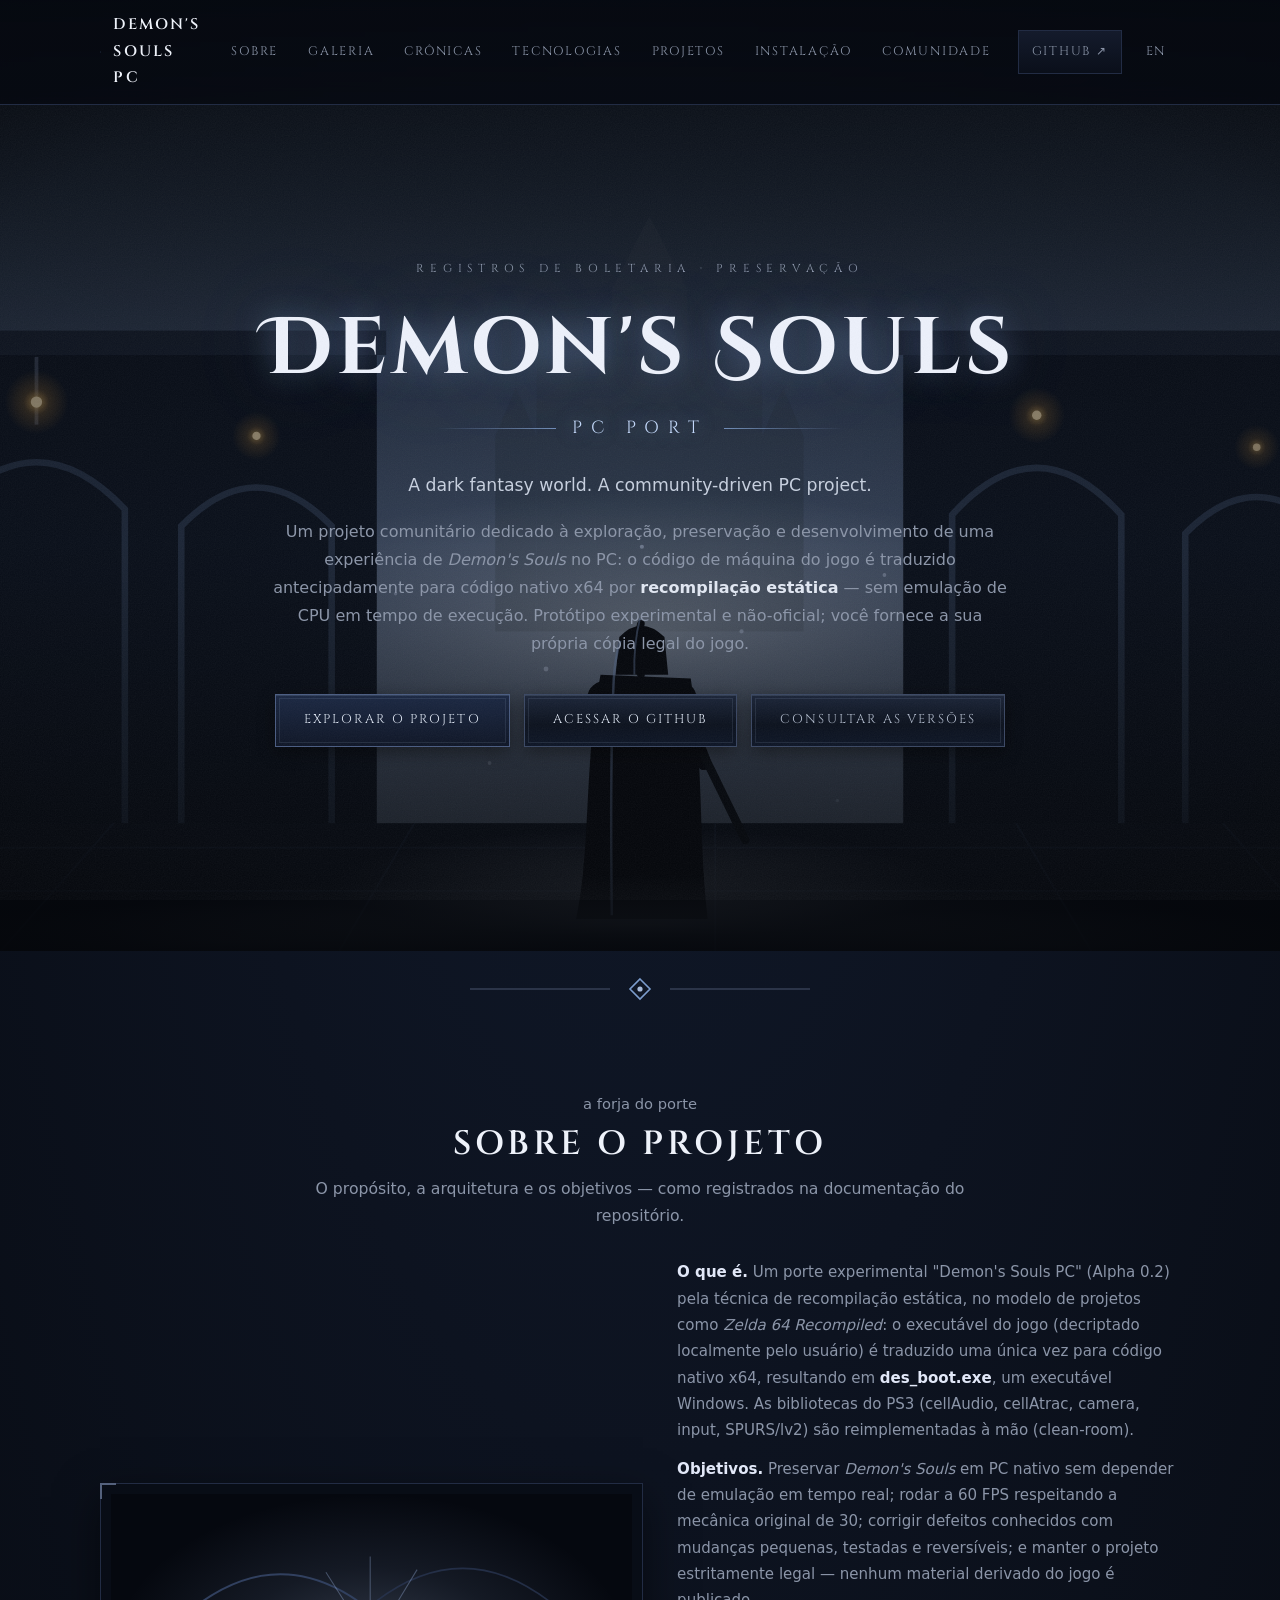
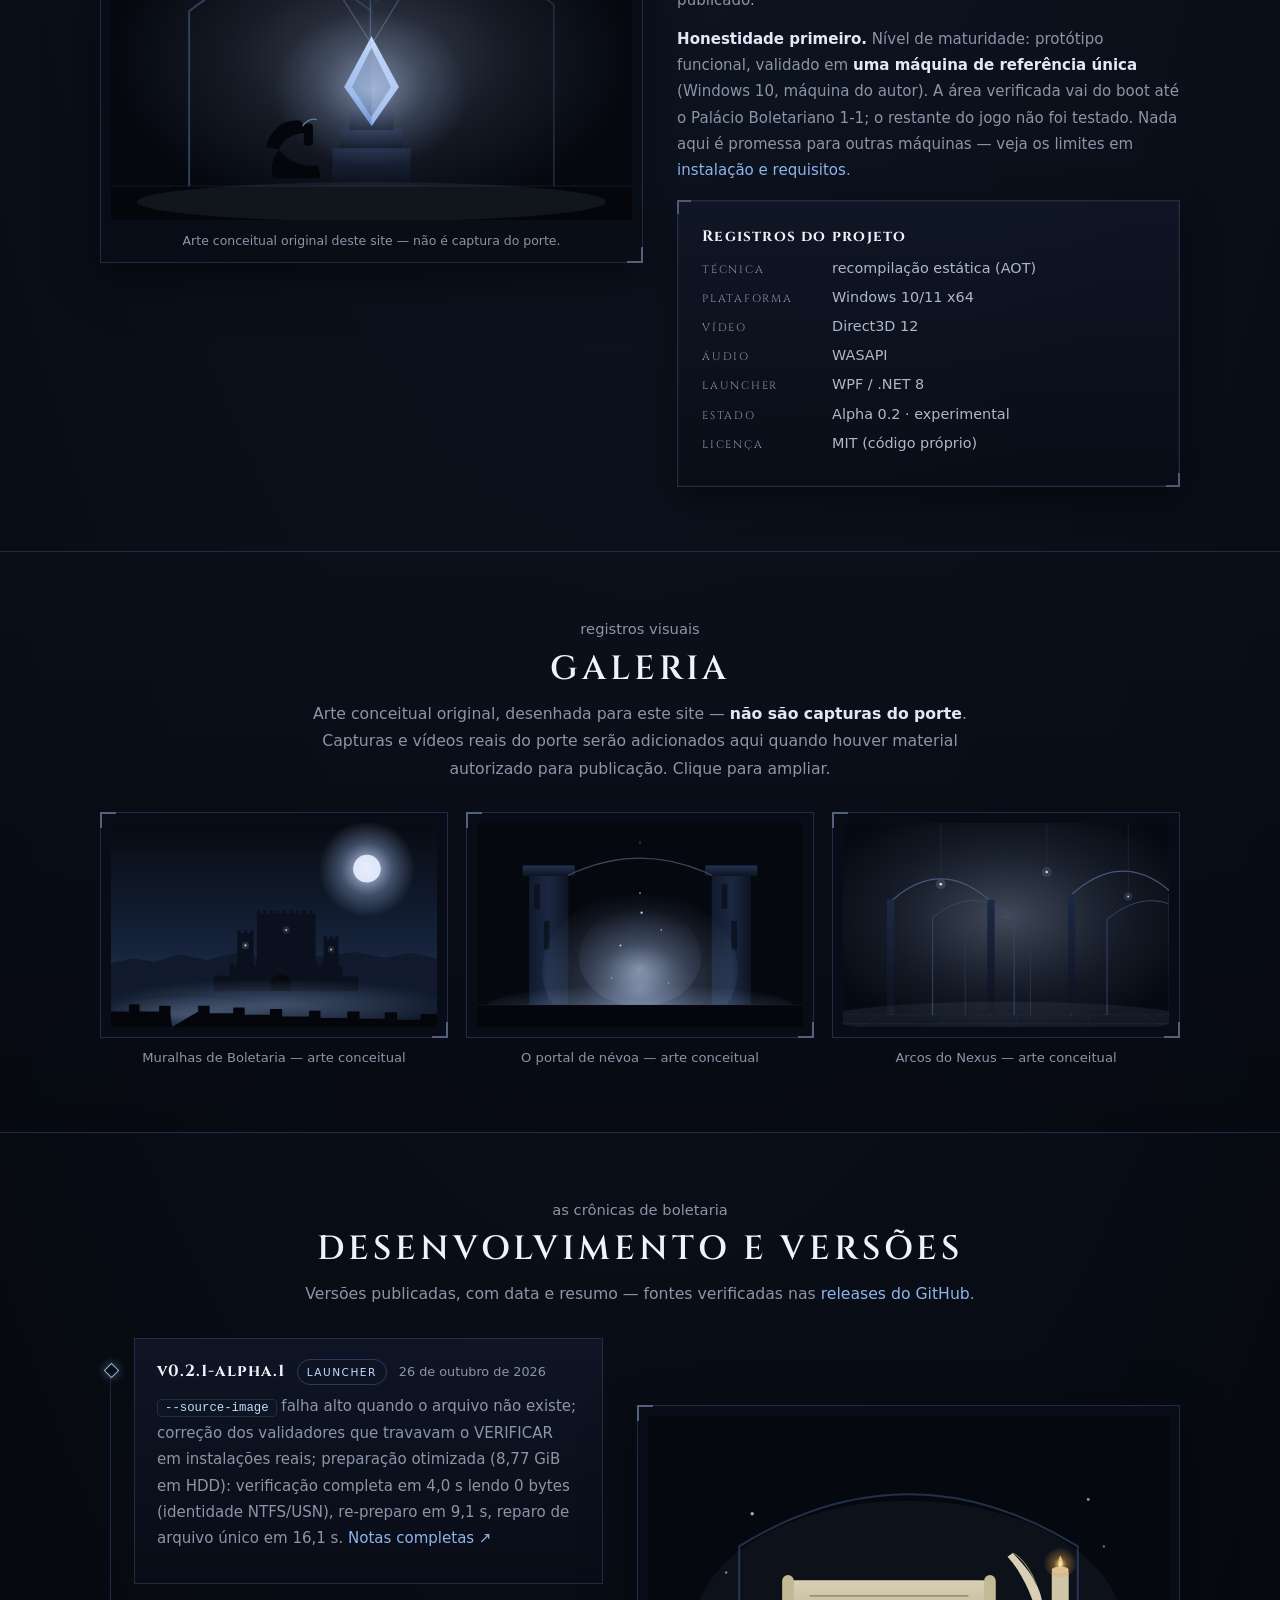
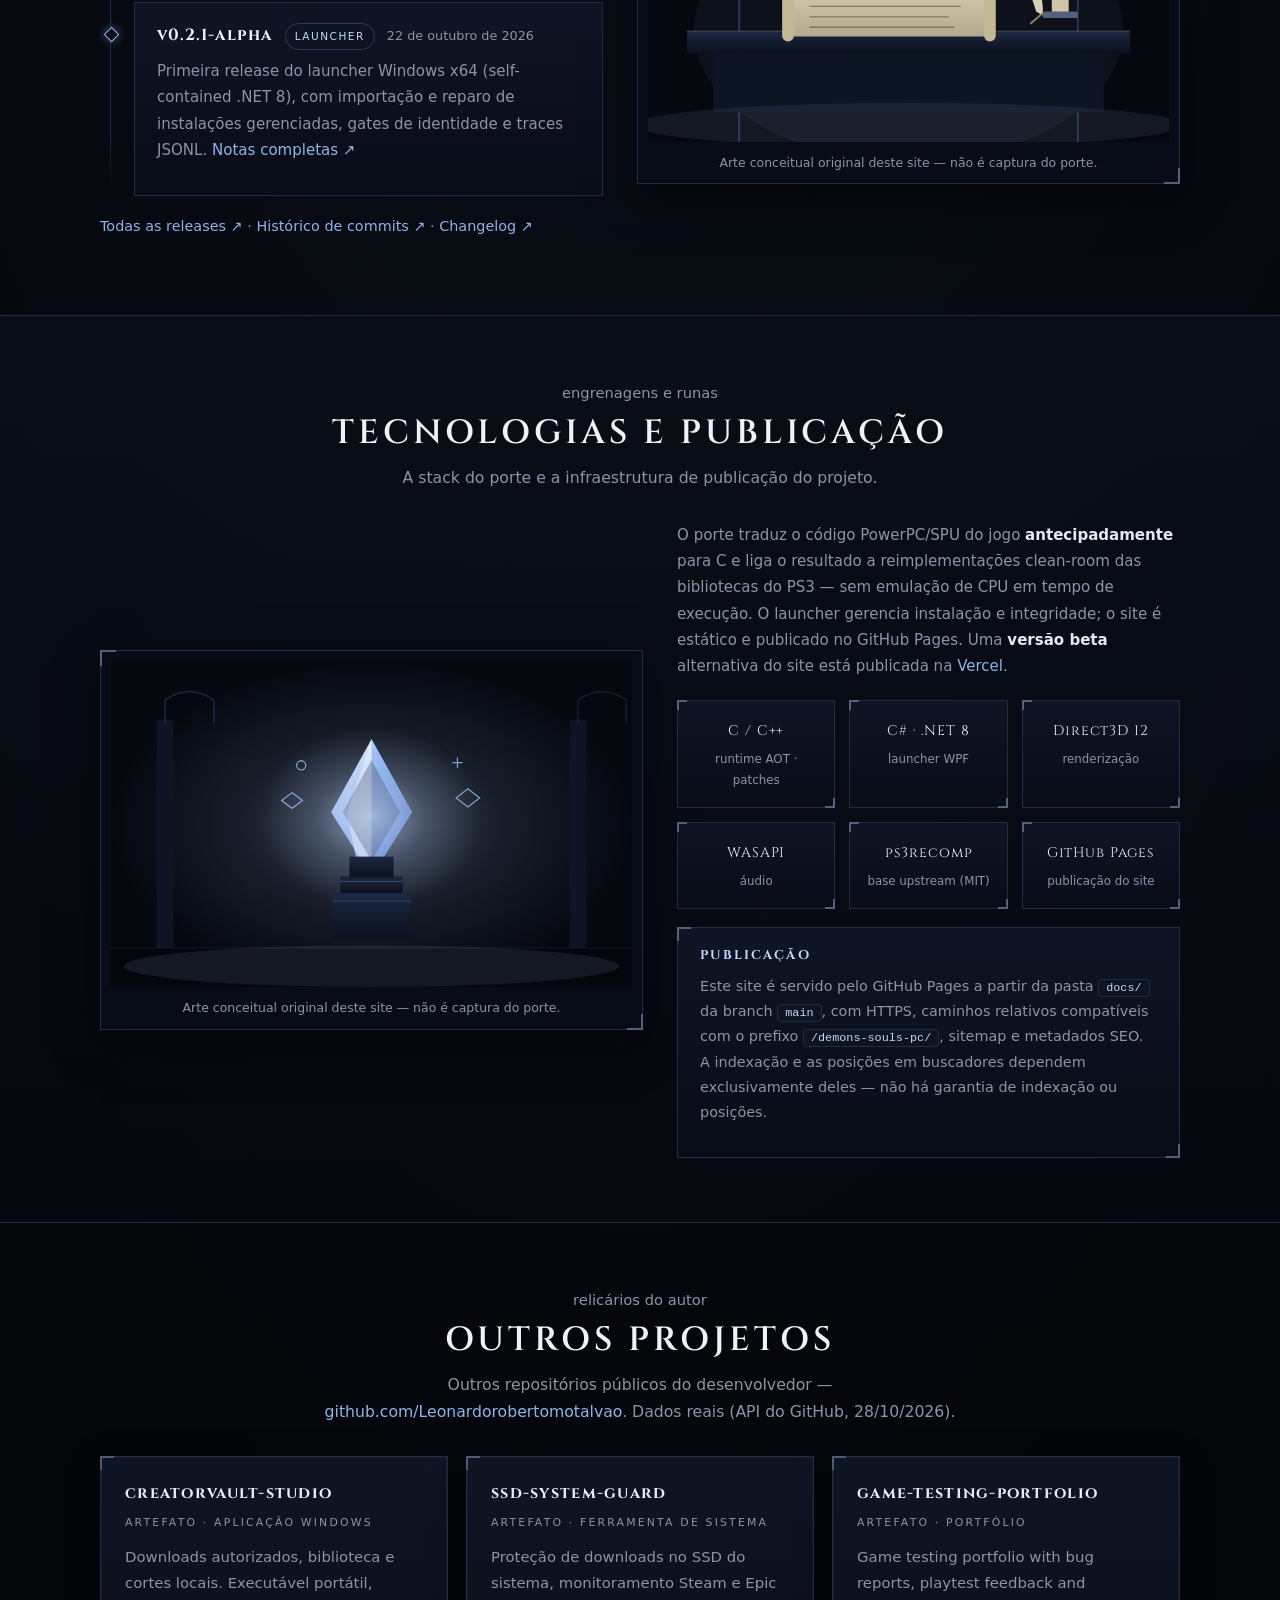
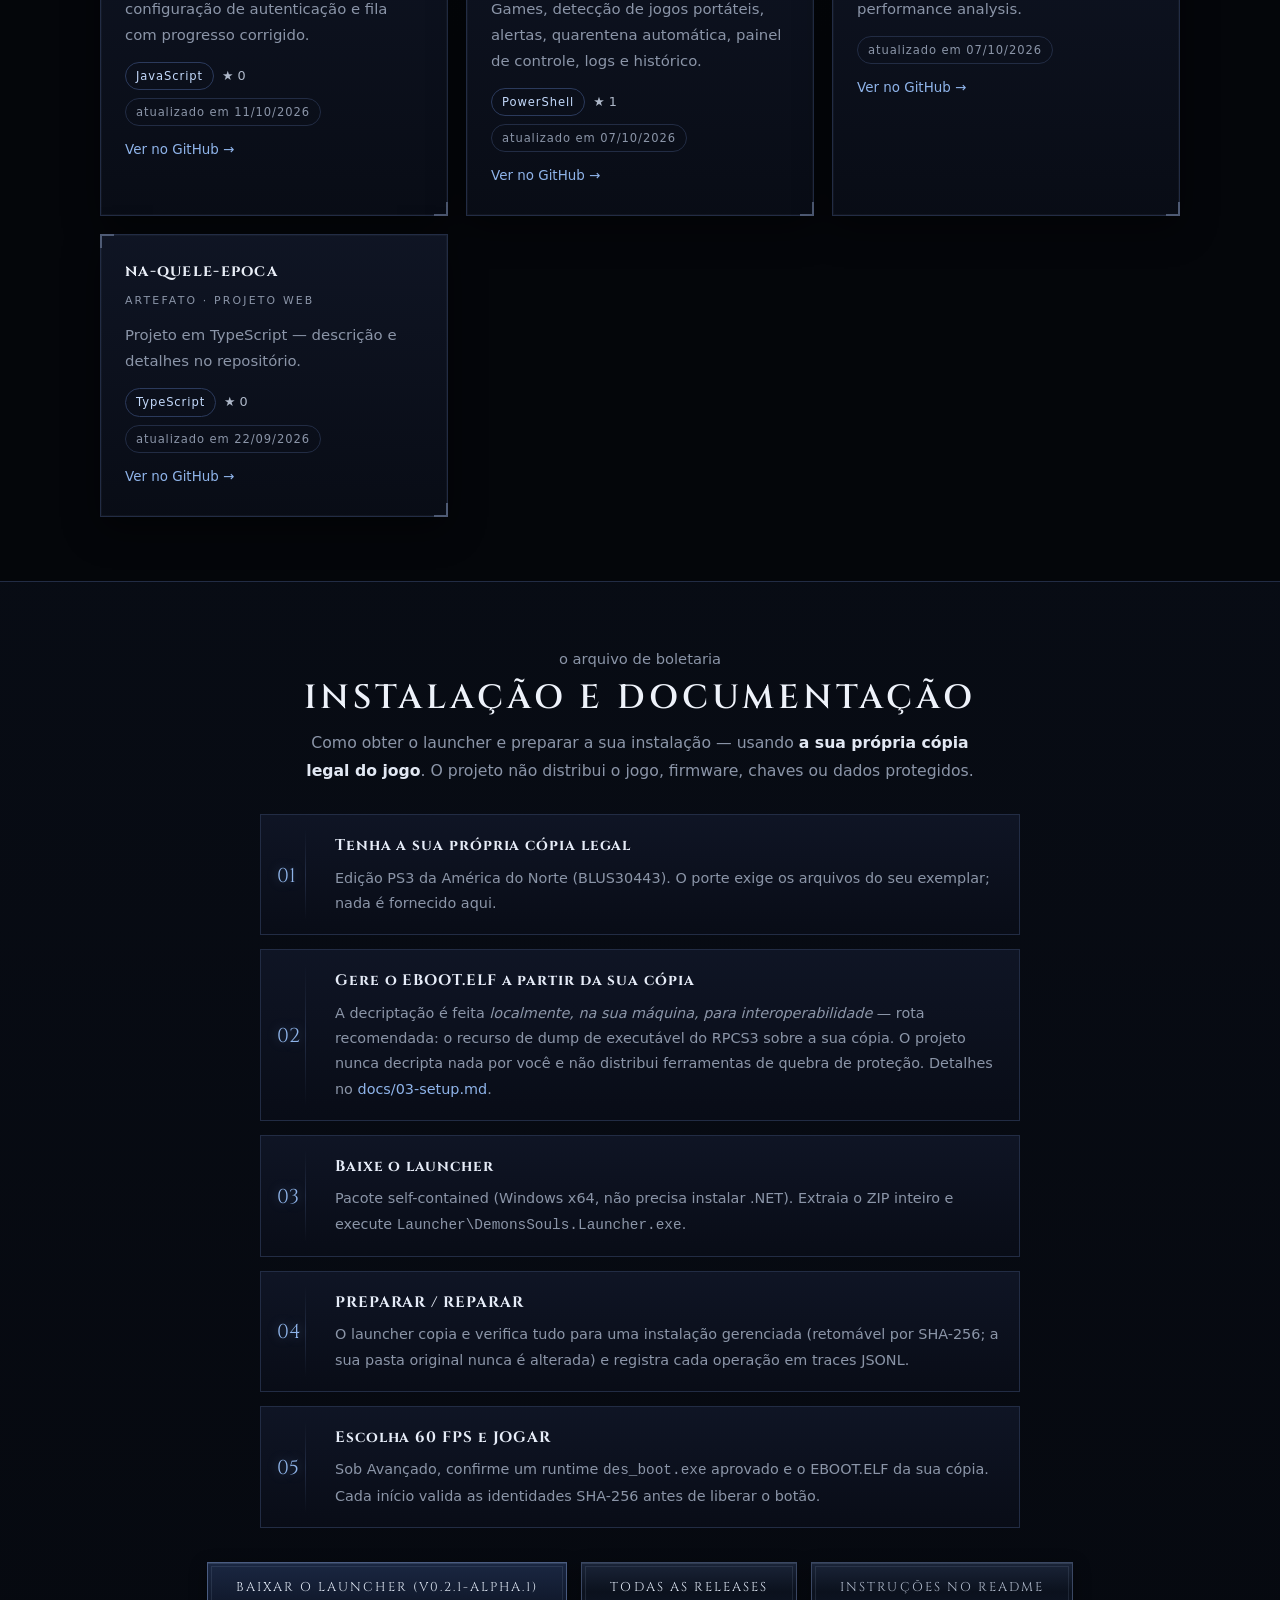
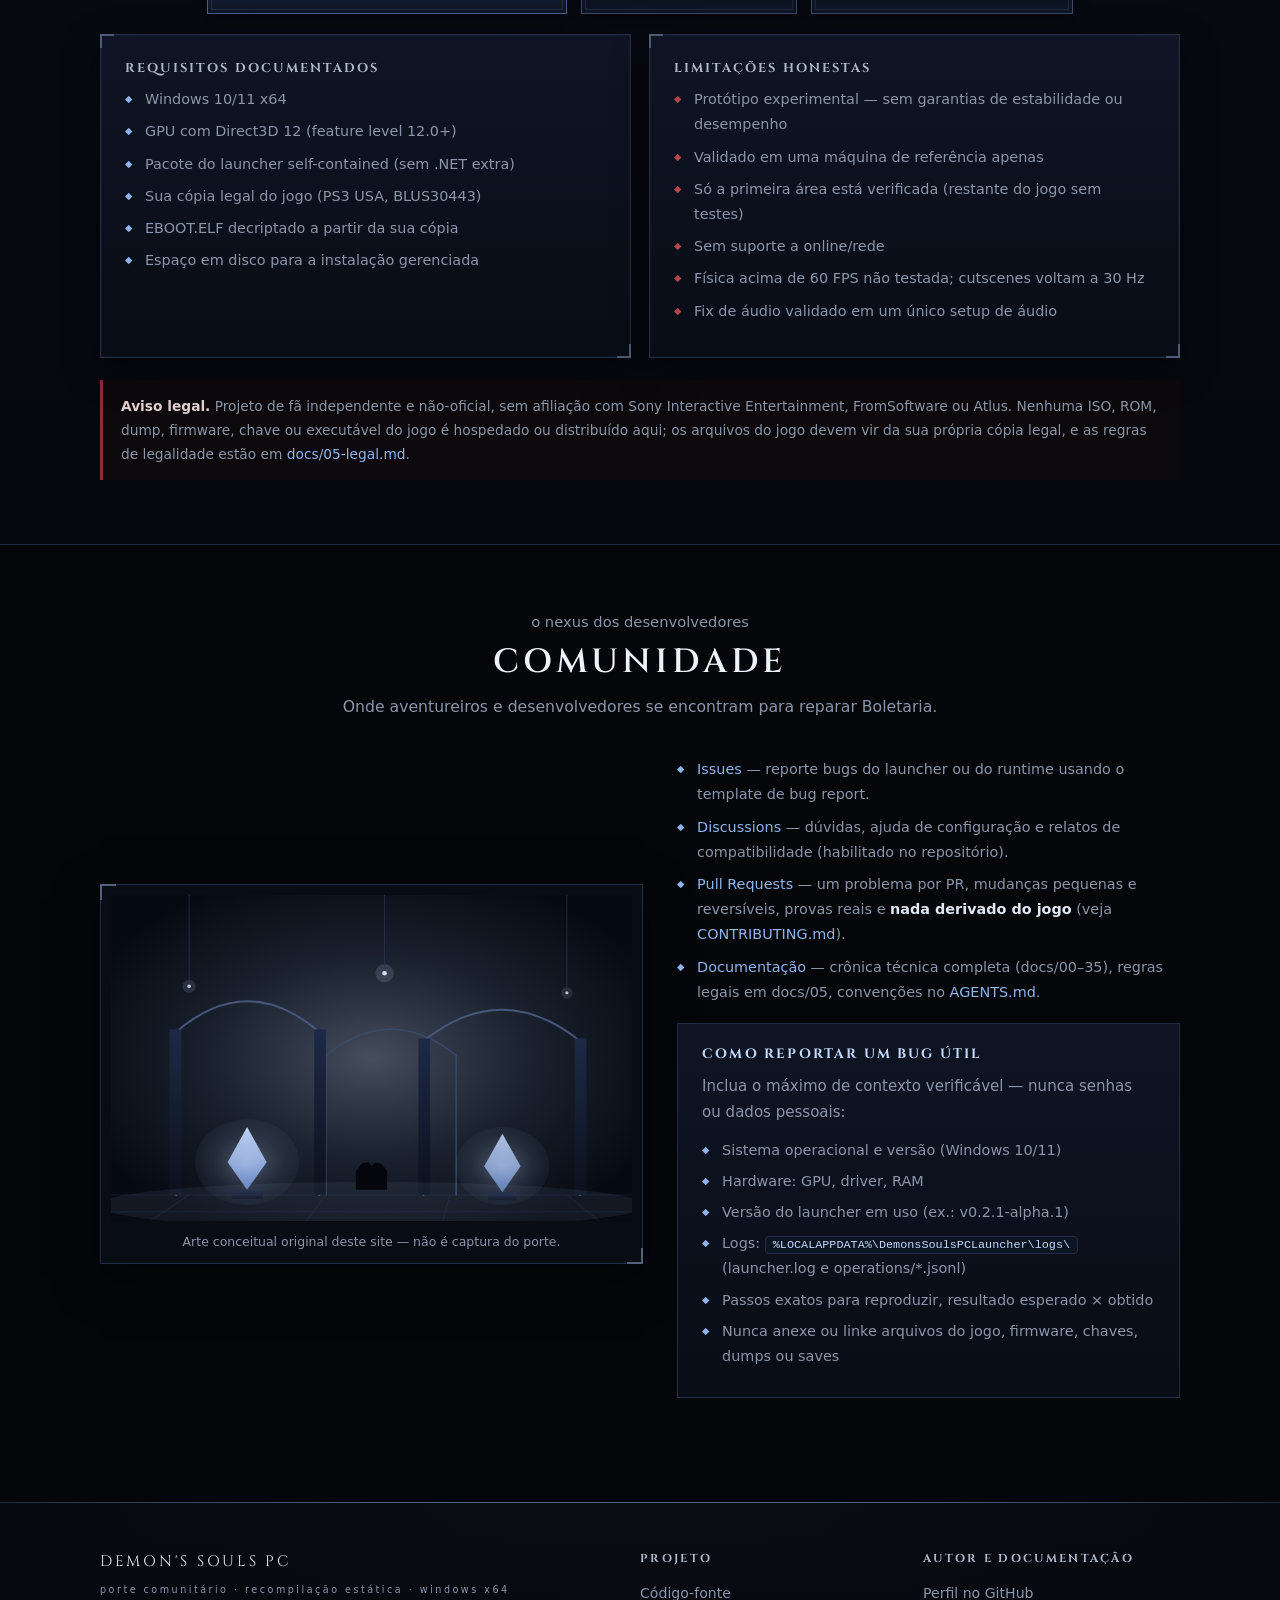
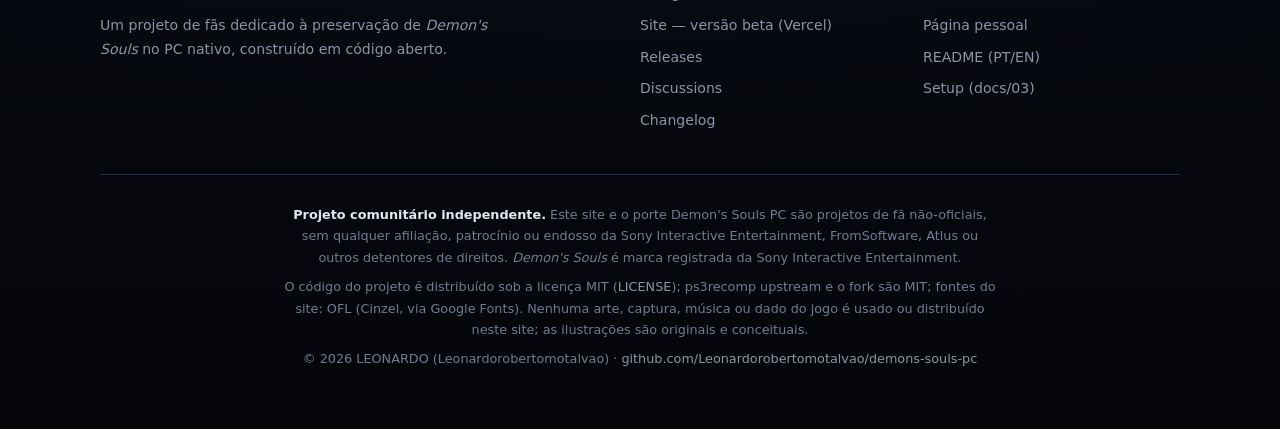
==== commit 95fa50c0: "site: link the Vercel beta site from the official pages (PT/EN)" ====
--- a/docs/index.html
+++ b/docs/index.html
@@ -303,7 +303,7 @@
             <div class="s-copy">
               <p>O porte traduz o código PowerPC/SPU do jogo <strong>antecipadamente</strong> para C e liga o
               resultado a reimplementações clean-room das bibliotecas do PS3 — sem emulação de CPU em tempo de
-              execução. O launcher gerencia instalação e integridade; o site é estático e publicado no GitHub Pages.</p>
+              execução. O launcher gerencia instalação e integridade; o site é estático e publicado no GitHub Pages. Uma <strong>versão beta</strong> alternativa do site está publicada na <a href="https://demons-souls-pc-port.vercel.app/">Vercel</a>.</p>
               <div class="tech-grid">
                 <div class="tech"><div class="t-name">C / C++</div><div class="t-sub">runtime AOT · patches</div></div>
                 <div class="tech"><div class="t-name">C# · .NET 8</div><div class="t-sub">launcher WPF</div></div>
@@ -501,6 +501,7 @@
           <h4>Projeto</h4>
           <ul>
             <li><a href="https://github.com/Leonardorobertomotalvao/demons-souls-pc">Código-fonte</a></li>
+            <li><a href="https://demons-souls-pc-port.vercel.app/">Site — versão beta (Vercel)</a></li>
             <li><a href="https://github.com/Leonardorobertomotalvao/demons-souls-pc/releases">Releases</a></li>
             <li><a href="https://github.com/Leonardorobertomotalvao/demons-souls-pc/discussions">Discussions</a></li>
             <li><a href="https://github.com/Leonardorobertomotalvao/demons-souls-pc/blob/main/CHANGELOG.md">Changelog</a></li>
